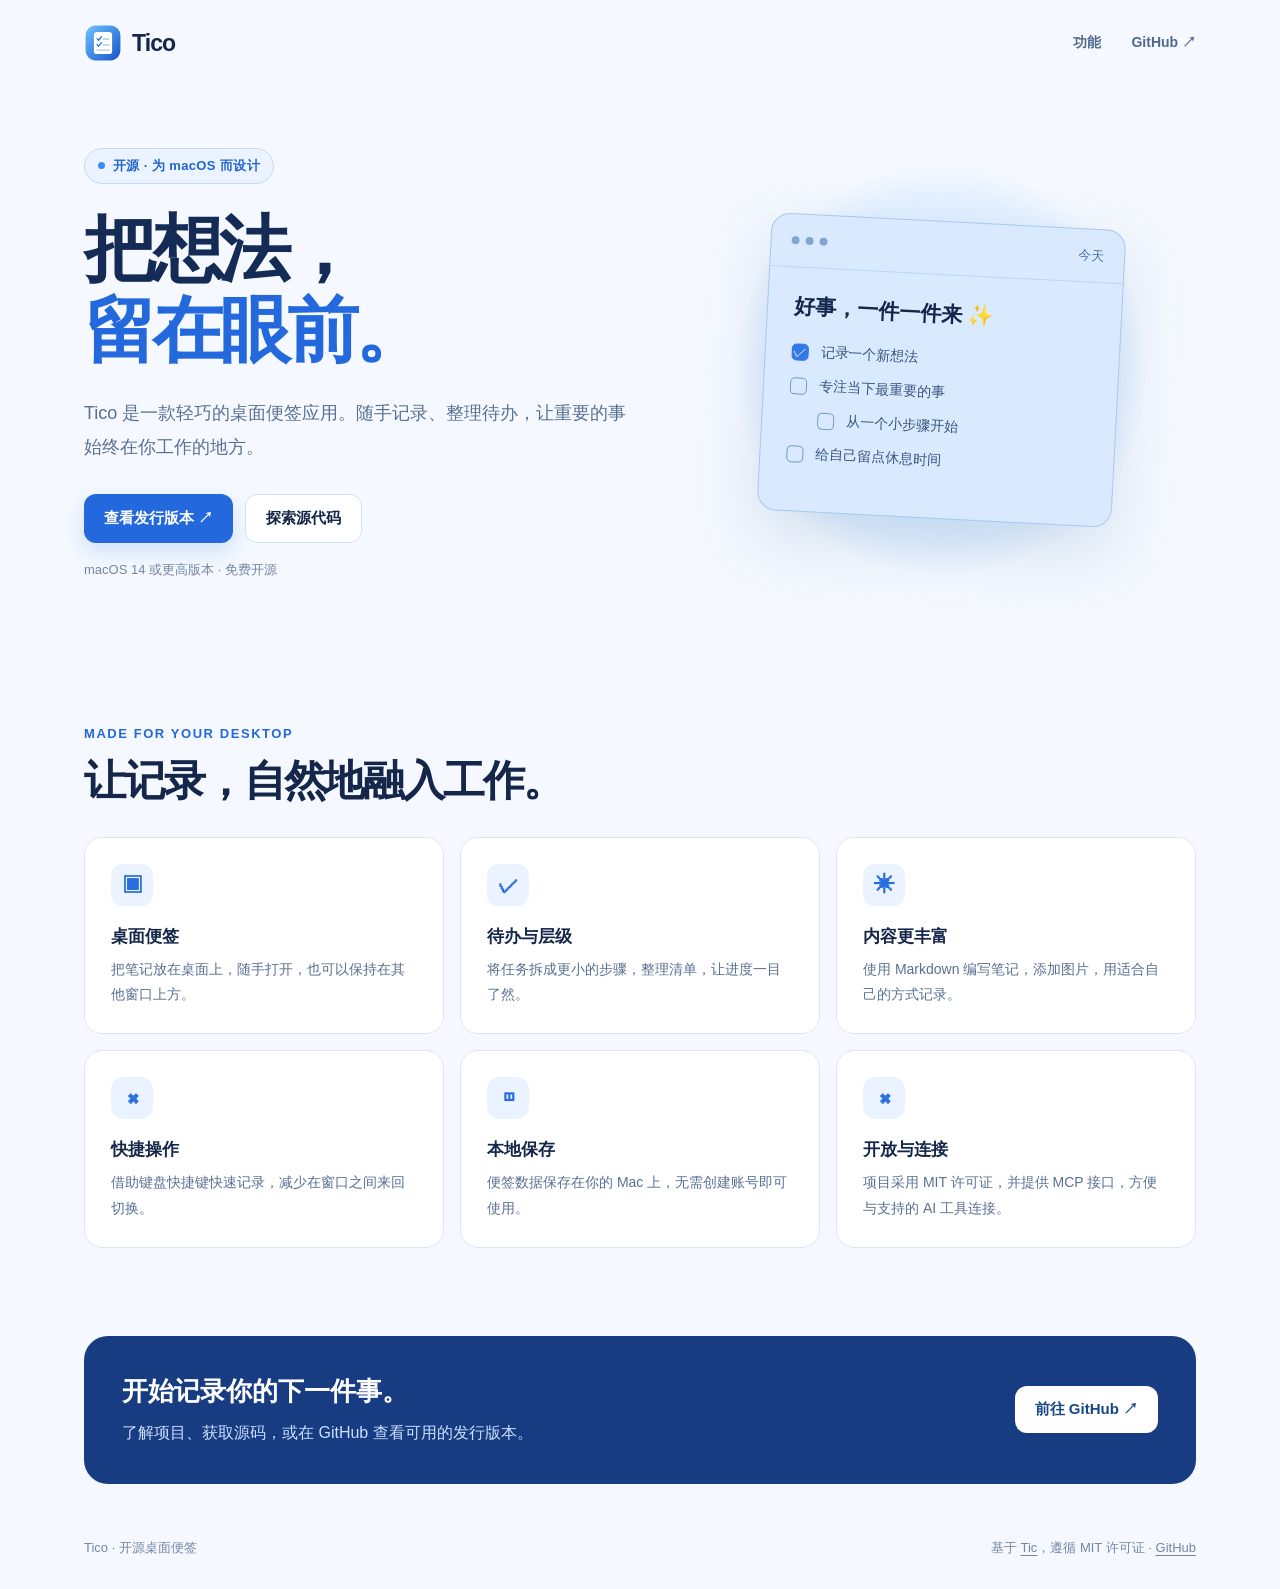
==== site/tico-pages/index.html @ c4f64658 "Introduce Tico branding and website" ====
<!doctype html>
<html lang="zh-CN">
<head>
  <meta charset="utf-8">
  <meta name="viewport" content="width=device-width,initial-scale=1">
  <meta name="theme-color" content="#2768dd">
  <meta name="description" content="Tico 是一款开源的 macOS 桌面便签，让想法与待办一直在眼前。">
  <meta property="og:title" content="Tico · 把想法留在眼前">
  <meta property="og:description" content="开源的 macOS 桌面便签与待办。">
  <link rel="icon" type="image/svg+xml" href="./favicon.svg">
  <title>Tico · 把想法留在眼前</title>
  <style>
    :root{color-scheme:light;--ink:#14264a;--muted:#597092;--blue:#2368dc;--line:#dce7f6;--bg:#f5f9ff;font-family:-apple-system,BlinkMacSystemFont,"PingFang SC","Microsoft YaHei",sans-serif}*{box-sizing:border-box}body{margin:0;color:var(--ink);background:var(--bg);-webkit-font-smoothing:antialiased}a{color:inherit;text-decoration:none}a:focus-visible{outline:3px solid #2164da;outline-offset:4px}header{max-width:1160px;margin:auto;padding:24px;display:flex;align-items:center;gap:14px}.brand{display:flex;align-items:center;gap:10px;font-size:23px;font-weight:750;letter-spacing:-.04em}.brand img{width:38px;height:38px}nav{margin-left:auto;display:flex;align-items:center;gap:30px;color:#50698d;font-size:14px;font-weight:600}.navlink:hover{color:var(--blue)}.shell{max-width:1160px;margin:auto;padding:0 24px}.hero{min-height:600px;display:grid;grid-template-columns:1.05fr .95fr;gap:40px;align-items:center;padding-top:48px;padding-bottom:80px}.eyebrow{display:inline-flex;align-items:center;gap:8px;border:1px solid #c5daf8;background:#eaf3ff;color:#2365ce;border-radius:999px;padding:8px 13px;font-size:13px;font-weight:700;letter-spacing:.03em}.dot{width:7px;height:7px;border-radius:50%;background:#3a8afe}h1{font-size:clamp(44px,5.6vw,72px);line-height:1.13;letter-spacing:-.06em;margin:25px 0;color:#132b55}h1 span{color:var(--blue)}.intro{font-size:18px;line-height:1.9;color:var(--muted);max-width:550px;margin:0}.actions{display:flex;gap:12px;flex-wrap:wrap;margin-top:30px}.button{display:inline-flex;align-items:center;justify-content:center;border-radius:12px;padding:14px 20px;font-size:15px;font-weight:700;transition:transform .15s,background .15s}.button:hover{transform:translateY(-2px)}.primary{background:var(--blue);color:white;box-shadow:0 9px 22px #2368dc2e}.secondary{background:white;border:1px solid #d4e1f3}.meta{margin-top:18px;color:#7185a2;font-size:13px}.art{position:relative;min-height:450px;display:grid;place-items:center}.orb{position:absolute;width:410px;height:410px;max-width:100%;border-radius:50%;background:radial-gradient(circle,#c8e4ff 0%,#e5f1ff 60%,transparent 72%)}.note{position:relative;width:min(100%,355px);border:1px solid #a7c7f4;border-radius:19px;overflow:hidden;background:#d9eaff;box-shadow:0 25px 65px #285d9d2b;transform:rotate(3deg)}.bar{padding:17px 20px;display:flex;align-items:center;gap:6px;border-bottom:1px solid #bbd4f5}.bar i{width:8px;height:8px;background:#80a5d3;border-radius:50%}.bar span{margin-left:auto;font-size:13px;color:#4b6f9e}.paper{padding:25px 26px 32px}.paper h2{margin:0 0 22px;font-size:21px}.task{display:flex;gap:12px;align-items:center;margin:16px 0;font-size:14px;color:#39547c}.check{width:17px;height:17px;border:1.5px solid #7099ca;border-radius:5px}.check.done{background:#3278e7;border-color:#3278e7;color:white;text-align:center;line-height:15px}.sub{padding-left:29px}.features{padding:40px 0 88px}.kicker{font-size:13px;font-weight:800;color:var(--blue);letter-spacing:.12em}.features h2{font-size:clamp(30px,4vw,42px);letter-spacing:-.05em;margin:12px 0 28px}.grid{display:grid;grid-template-columns:repeat(3,1fr);gap:16px}.card{background:#fff;border:1px solid var(--line);border-radius:18px;padding:26px;min-height:182px}.card .icon{display:grid;place-items:center;width:42px;height:42px;border-radius:12px;background:#eaf3ff;color:#286ddc;font-size:21px;font-weight:700}.card h3{font-size:17px;margin:19px 0 9px}.card p{font-size:14px;line-height:1.8;color:var(--muted);margin:0}.cta{background:#173c82;color:#fff;border-radius:24px;padding:38px;display:flex;align-items:center;justify-content:space-between;gap:24px}.cta h2{margin:0 0 10px;font-size:26px}.cta p{margin:0;color:#cbdfff;line-height:1.7}.cta .button{background:#fff;color:#174787;white-space:nowrap}footer{max-width:1160px;margin:auto;padding:52px 24px 30px;display:flex;justify-content:space-between;gap:20px;color:#7486a1;font-size:13px;line-height:1.8}footer a{text-decoration:underline;text-underline-offset:3px}@media(max-width:760px){header{padding:20px}nav{gap:16px}.hero{grid-template-columns:1fr;padding-top:45px;gap:15px}.art{min-height:350px}.orb{width:330px;height:330px}.note{width:min(90%,330px)}.grid{grid-template-columns:1fr}.cta{align-items:flex-start;flex-direction:column;padding:28px}footer{flex-direction:column}}@media(prefers-reduced-motion:reduce){*{transition:none!important}}
  </style>
</head>
<body>
  <header><a class="brand" href="./"><img src="./favicon.svg" alt="">Tico</a><nav aria-label="主要导航"><a class="navlink" href="#features">功能</a><a class="navlink" href="https://github.com/code-wgl/Tico">GitHub ↗</a></nav></header>
  <main class="shell">
    <section class="hero"><div><div class="eyebrow"><span class="dot"></span>开源 · 为 macOS 而设计</div><h1>把想法，<br><span>留在眼前。</span></h1><p class="intro">Tico 是一款轻巧的桌面便签应用。随手记录、整理待办，让重要的事始终在你工作的地方。</p><div class="actions"><a class="button primary" href="https://github.com/code-wgl/Tico/releases">查看发行版本 ↗</a><a class="button secondary" href="https://github.com/code-wgl/Tico">探索源代码</a></div><p class="meta">macOS 14 或更高版本 · 免费开源</p></div><div class="art" aria-label="便签示意图"><div class="orb"></div><div class="note"><div class="bar"><i></i><i></i><i></i><span>今天</span></div><div class="paper"><h2>好事，一件一件来 ✨</h2><div class="task"><span class="check done">✓</span>记录一个新想法</div><div class="task"><span class="check"></span>专注当下最重要的事</div><div class="task sub"><span class="check"></span>从一个小步骤开始</div><div class="task"><span class="check"></span>给自己留点休息时间</div></div></div></div></section>
    <section class="features" id="features"><div class="kicker">MADE FOR YOUR DESKTOP</div><h2>让记录，自然地融入工作。</h2><div class="grid"><article class="card"><span class="icon">▣</span><h3>桌面便签</h3><p>把笔记放在桌面上，随手打开，也可以保持在其他窗口上方。</p></article><article class="card"><span class="icon">✓</span><h3>待办与层级</h3><p>将任务拆成更小的步骤，整理清单，让进度一目了然。</p></article><article class="card"><span class="icon">✳</span><h3>内容更丰富</h3><p>使用 Markdown 编写笔记，添加图片，用适合自己的方式记录。</p></article><article class="card"><span class="icon">⌘</span><h3>快捷操作</h3><p>借助键盘快捷键快速记录，减少在窗口之间来回切换。</p></article><article class="card"><span class="icon">◫</span><h3>本地保存</h3><p>便签数据保存在你的 Mac 上，无需创建账号即可使用。</p></article><article class="card"><span class="icon">⌘</span><h3>开放与连接</h3><p>项目采用 MIT 许可证，并提供 MCP 接口，方便与支持的 AI 工具连接。</p></article></div></section>
    <section class="cta"><div><h2>开始记录你的下一件事。</h2><p>了解项目、获取源码，或在 GitHub 查看可用的发行版本。</p></div><a class="button" href="https://github.com/code-wgl/Tico">前往 GitHub ↗</a></section>
  </main>
  <footer><span>Tico · 开源桌面便签</span><span>基于 <a href="https://github.com/kasvith/tic">Tic</a>，遵循 MIT 许可证 · <a href="https://github.com/code-wgl/Tico">GitHub</a></span></footer>
</body>
</html>
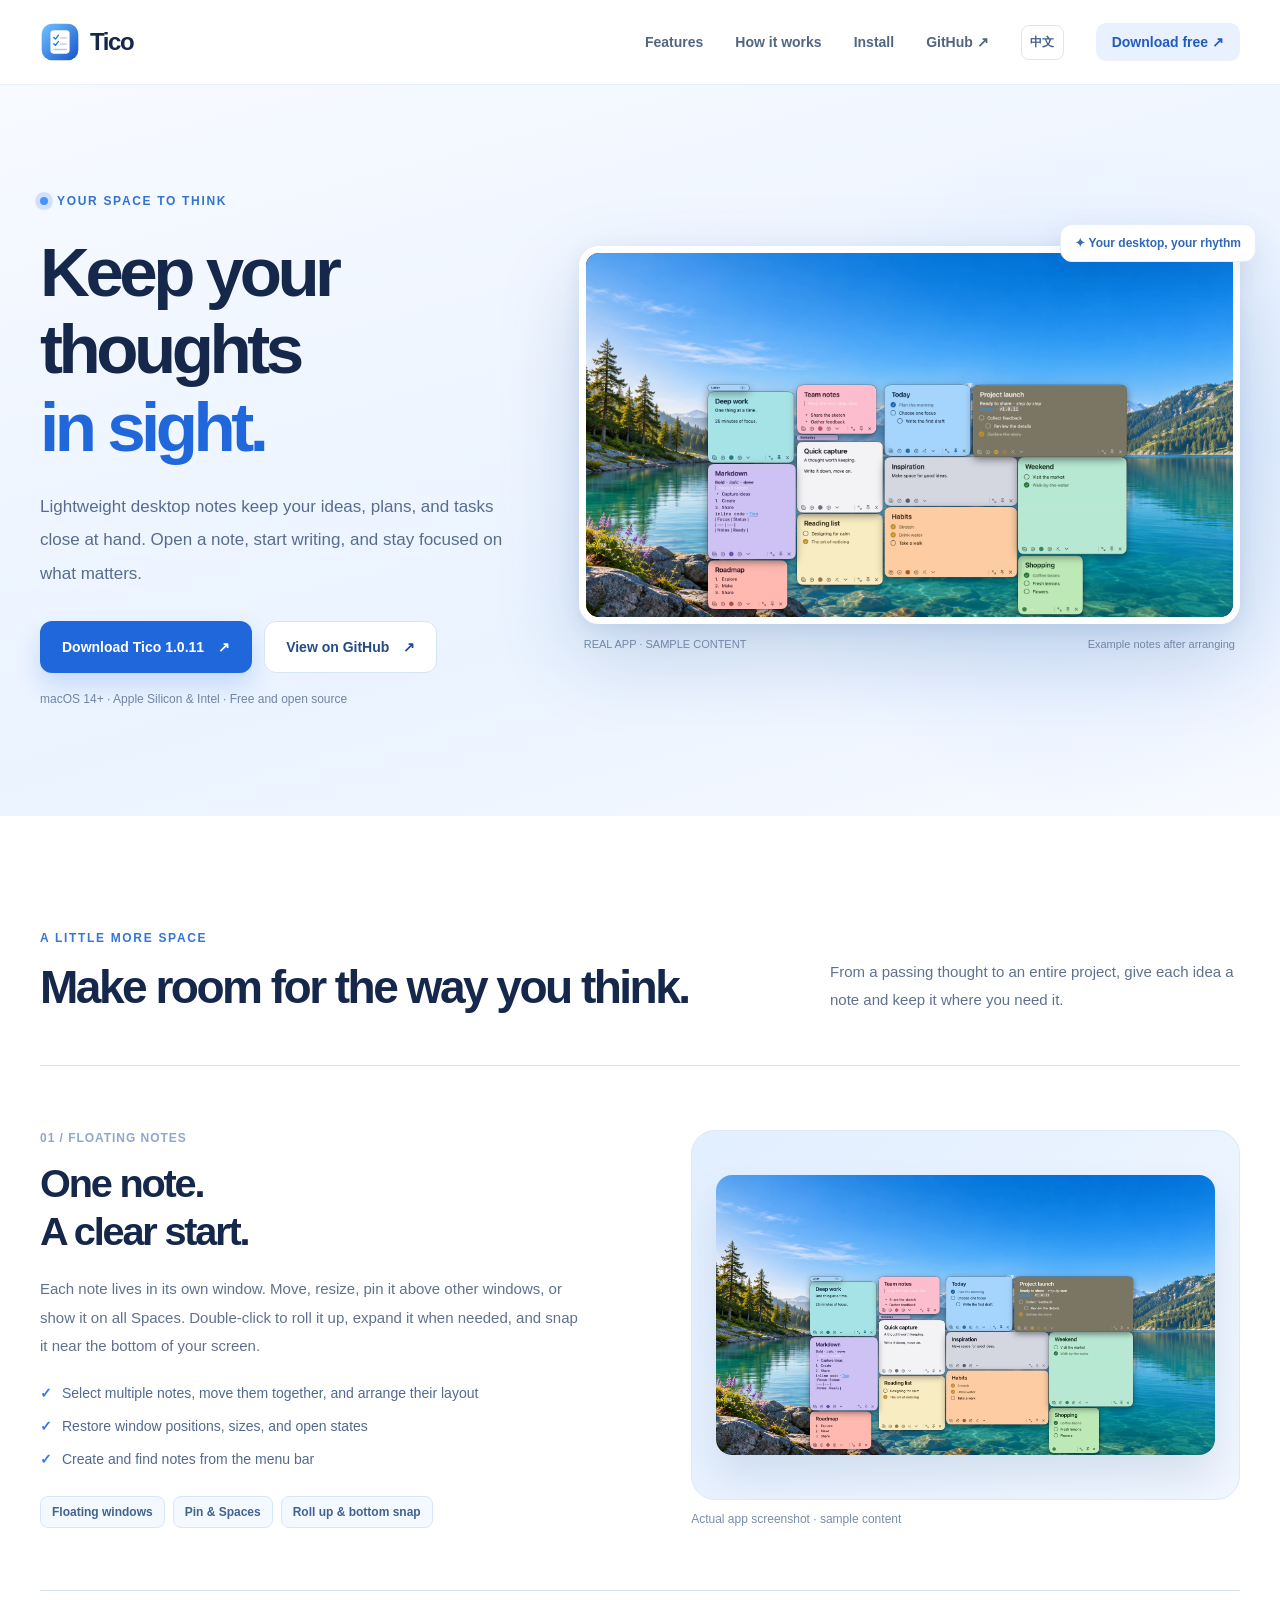
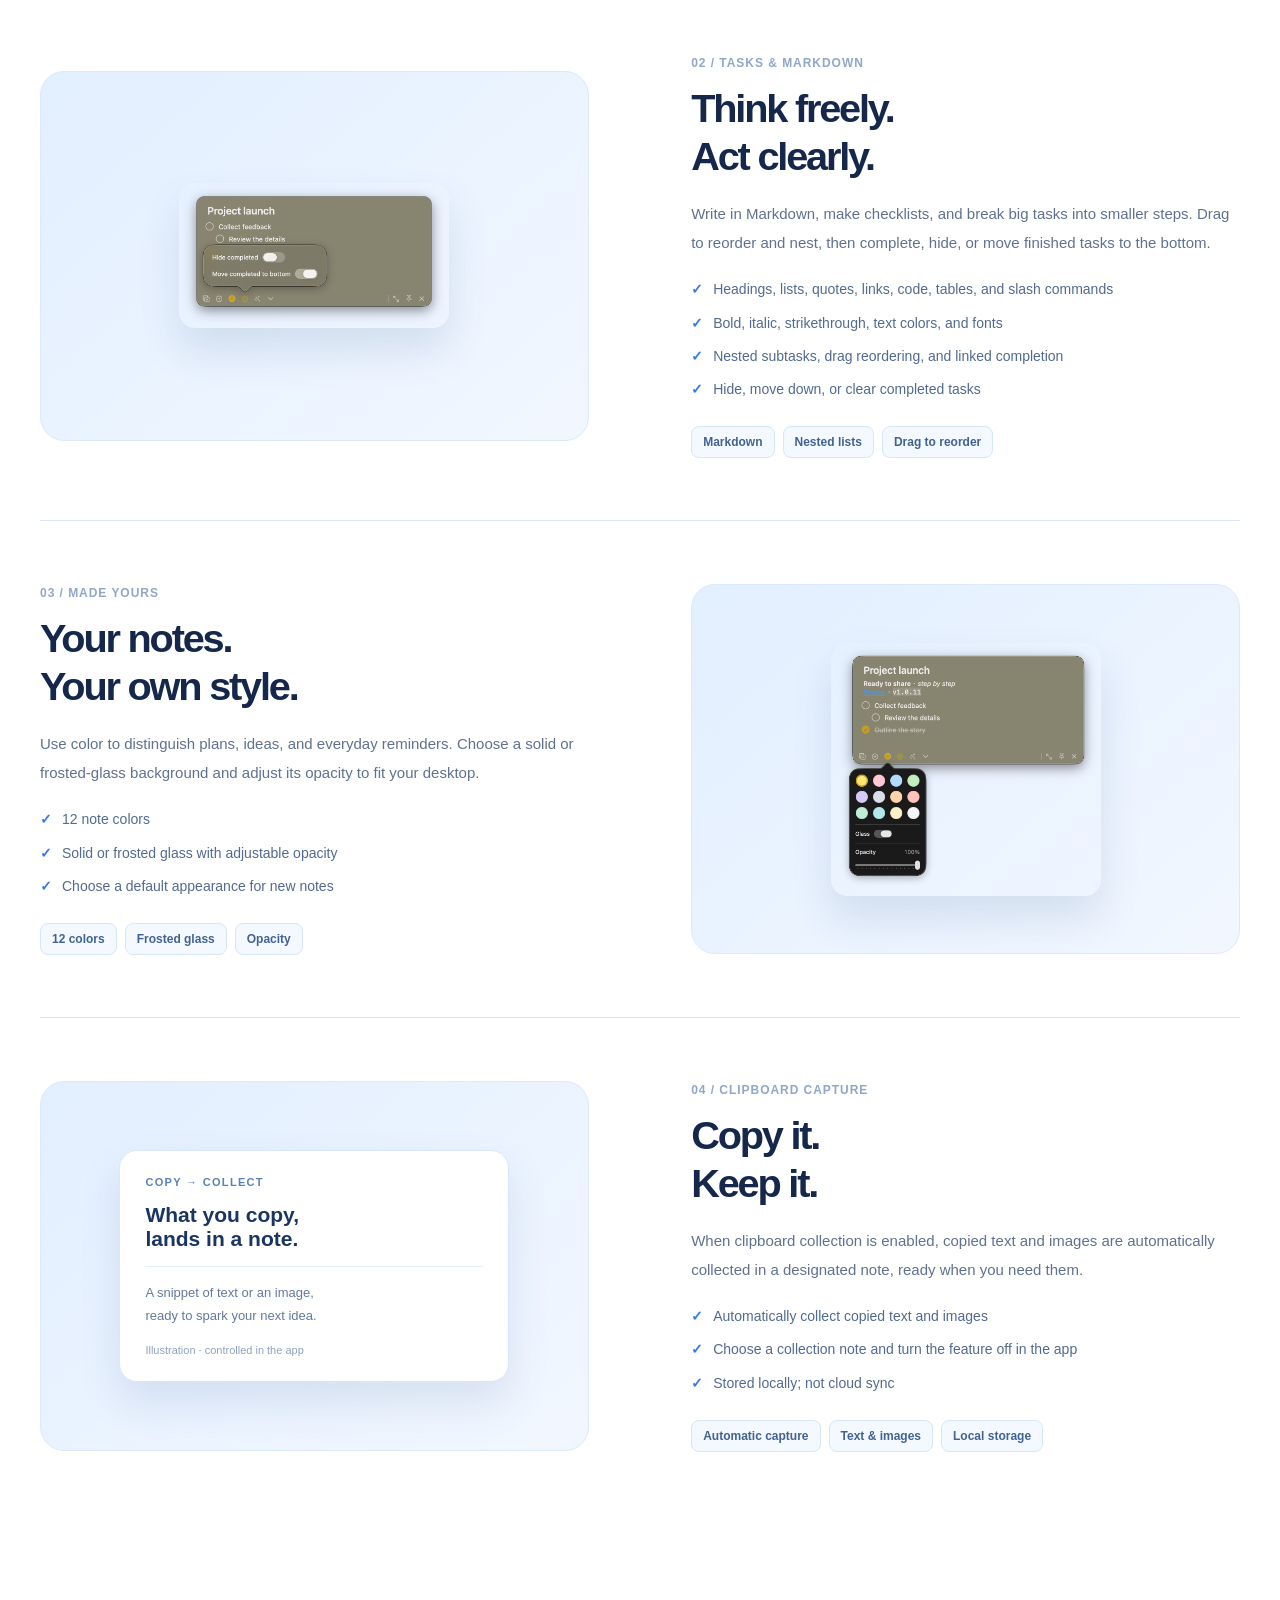
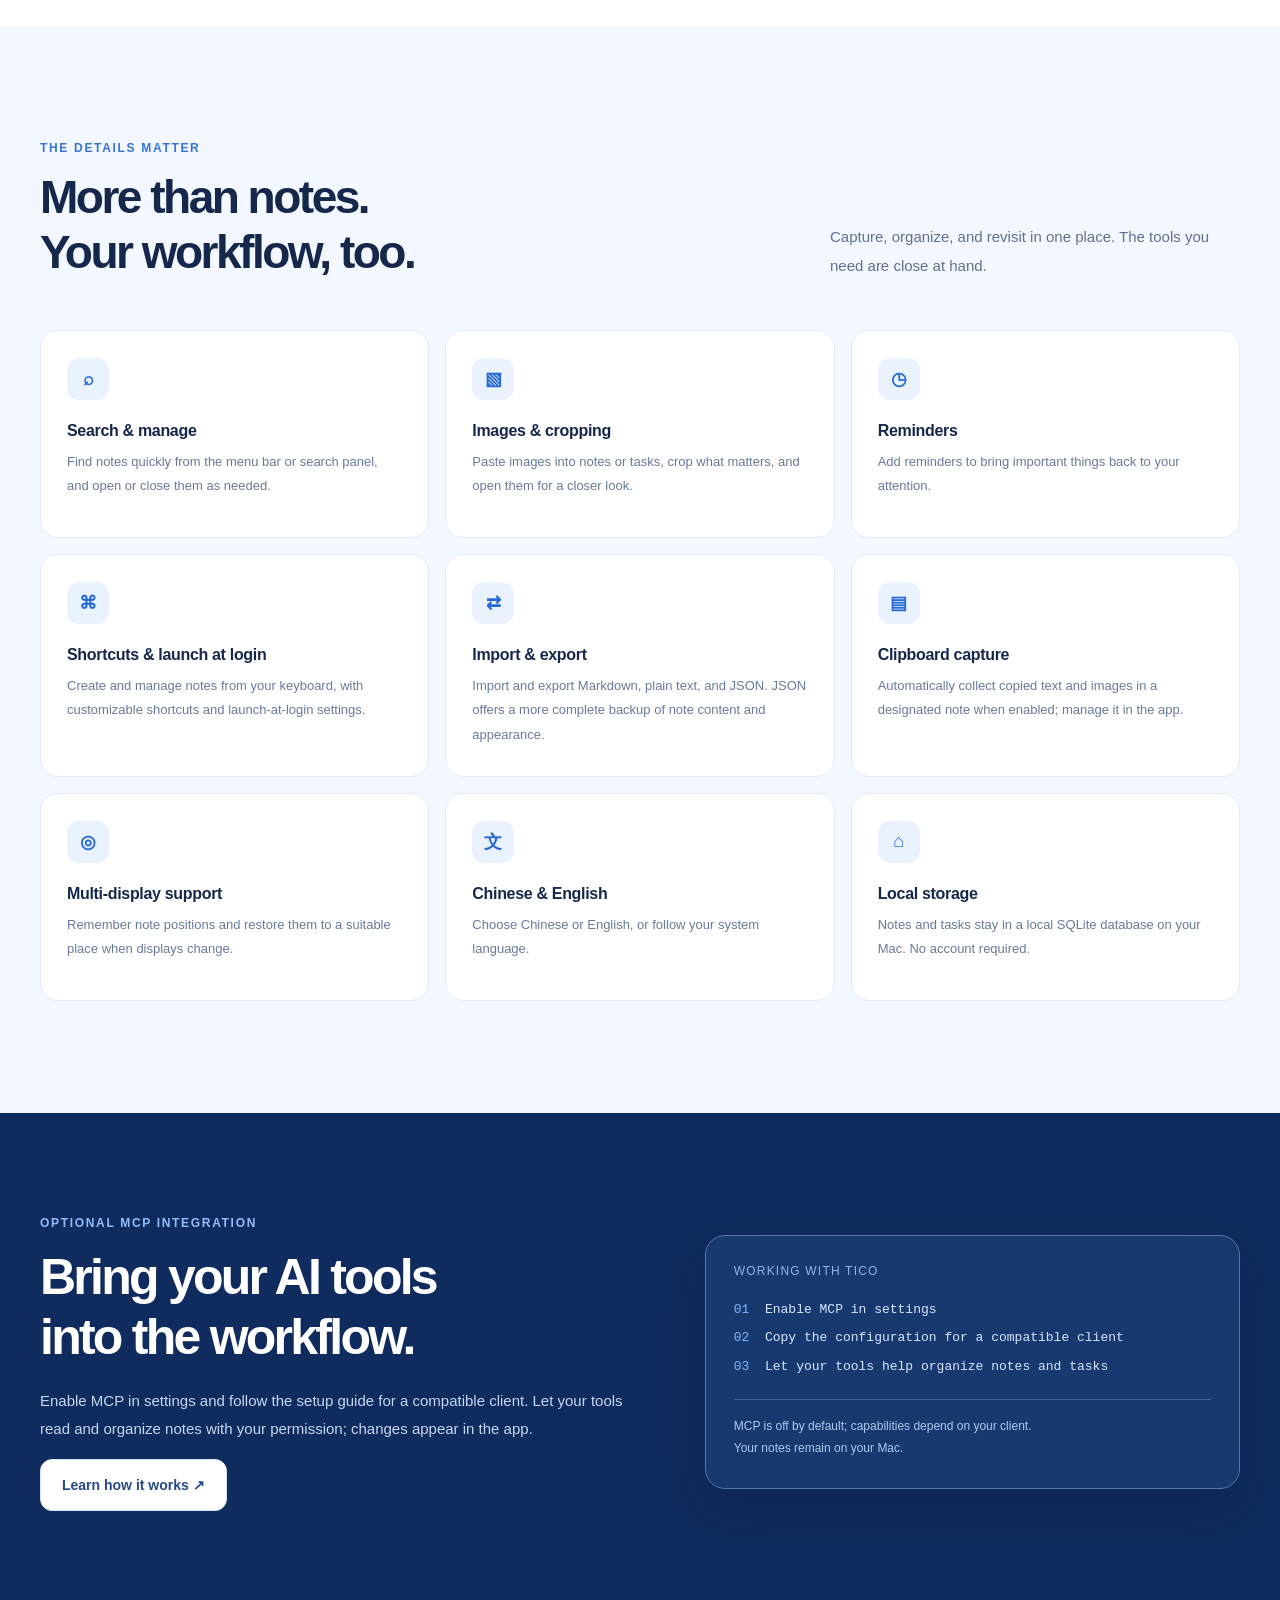
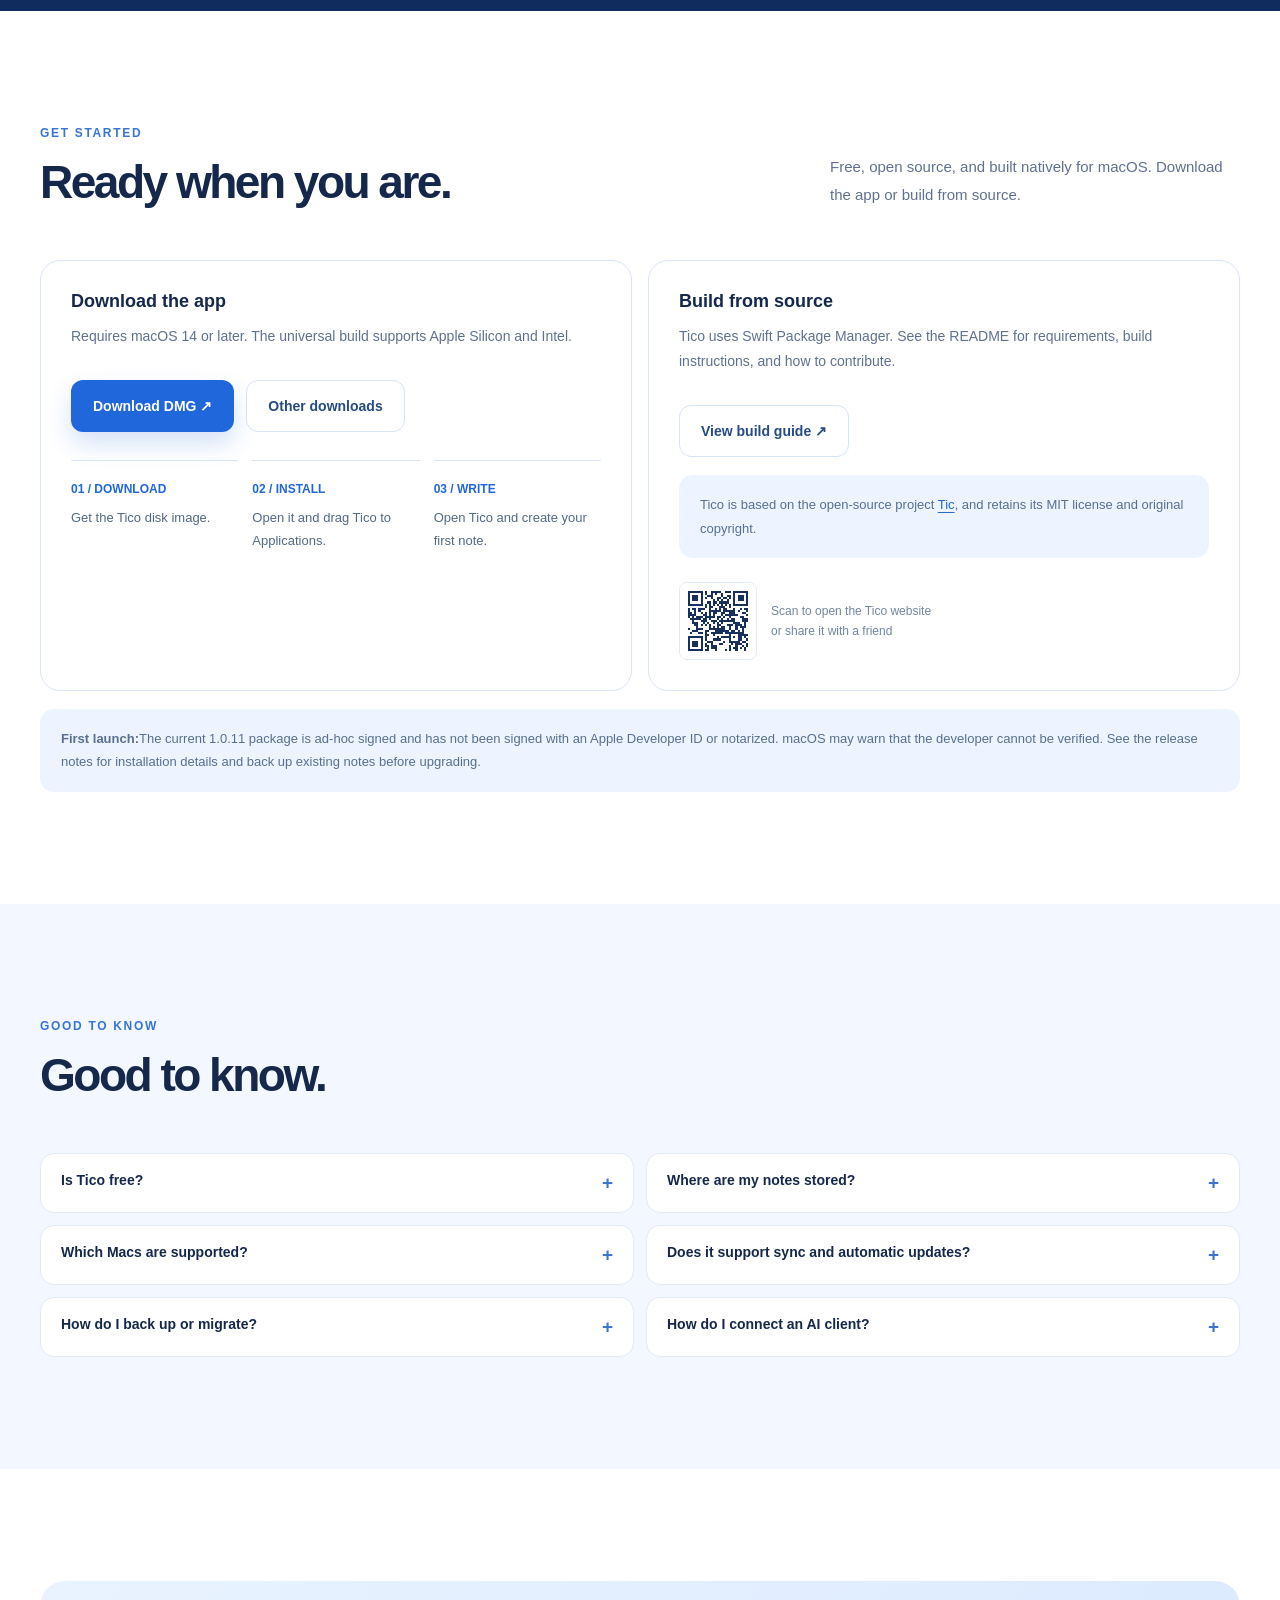
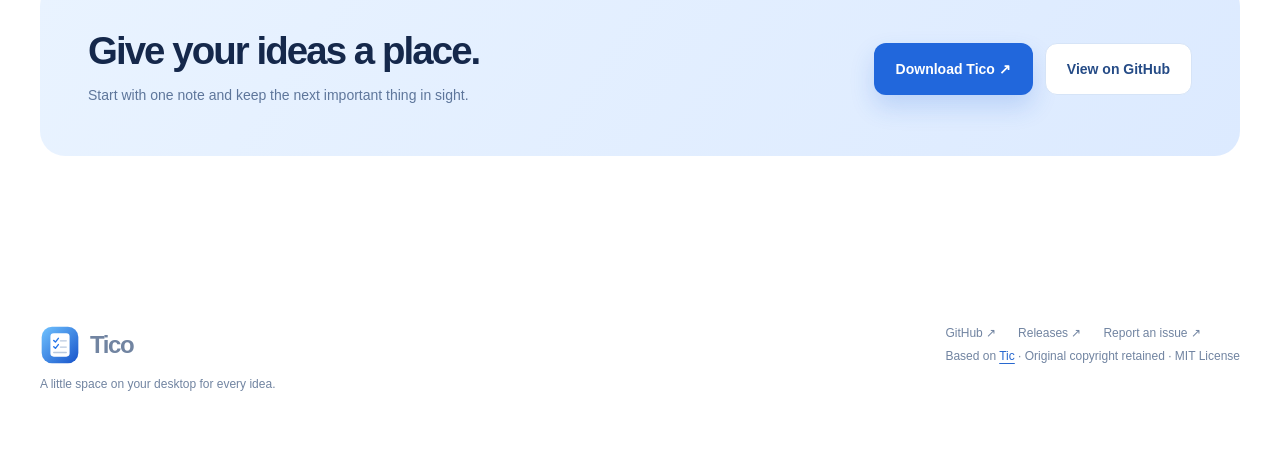
==== commit 4e5aac99: "feat:[官网] 双语官网与英文适配" ====
--- a/site/tico-pages/index.html
+++ b/site/tico-pages/index.html
@@ -2,24 +2,35 @@
 <html lang="zh-CN">
 <head>
   <meta charset="utf-8">
-  <meta name="viewport" content="width=device-width,initial-scale=1">
-  <meta name="theme-color" content="#2768dd">
-  <meta name="description" content="Tico 是一款开源的 macOS 桌面便签，让想法与待办一直在眼前。">
-  <meta property="og:title" content="Tico · 把想法留在眼前">
-  <meta property="og:description" content="开源的 macOS 桌面便签与待办。">
-  <link rel="icon" type="image/svg+xml" href="./favicon.svg">
-  <title>Tico · 把想法留在眼前</title>
+  <meta name="viewport" content="width=device-width, initial-scale=1">
+  <script>
+    (function(){try{var saved=localStorage.getItem('tico-language');var wanted=saved||(/^zh/i.test(navigator.language||'')?'zh':'en');var english=/\/en\.html$/.test(location.pathname);if(wanted==='en'&&!english)location.replace('./en.html');if(wanted==='zh'&&english)location.replace('./');}catch(e){}})();
+  </script>
+  <meta name="theme-color" content="#f3f7ff">
+  <meta name="description" content="Tico 是一款免费开源的 macOS 桌面便签：用浮动便签、待办清单和 Markdown，让想法留在眼前。">
+  <meta property="og:title" content="Tico — 把想法留在眼前">
+  <meta property="og:description" content="开源的 macOS 桌面便签与待办，让重要的事有处安放。">
+  <meta property="og:image" content="https://code-wgl.github.io/Tico/assets/desktop-notes.png">
+  <link rel="icon" href="./favicon.svg" type="image/svg+xml">
+  <title>Tico — 把想法留在眼前</title>
   <style>
-    :root{color-scheme:light;--ink:#14264a;--muted:#597092;--blue:#2368dc;--line:#dce7f6;--bg:#f5f9ff;font-family:-apple-system,BlinkMacSystemFont,"PingFang SC","Microsoft YaHei",sans-serif}*{box-sizing:border-box}body{margin:0;color:var(--ink);background:var(--bg);-webkit-font-smoothing:antialiased}a{color:inherit;text-decoration:none}a:focus-visible{outline:3px solid #2164da;outline-offset:4px}header{max-width:1160px;margin:auto;padding:24px;display:flex;align-items:center;gap:14px}.brand{display:flex;align-items:center;gap:10px;font-size:23px;font-weight:750;letter-spacing:-.04em}.brand img{width:38px;height:38px}nav{margin-left:auto;display:flex;align-items:center;gap:30px;color:#50698d;font-size:14px;font-weight:600}.navlink:hover{color:var(--blue)}.shell{max-width:1160px;margin:auto;padding:0 24px}.hero{min-height:600px;display:grid;grid-template-columns:1.05fr .95fr;gap:40px;align-items:center;padding-top:48px;padding-bottom:80px}.eyebrow{display:inline-flex;align-items:center;gap:8px;border:1px solid #c5daf8;background:#eaf3ff;color:#2365ce;border-radius:999px;padding:8px 13px;font-size:13px;font-weight:700;letter-spacing:.03em}.dot{width:7px;height:7px;border-radius:50%;background:#3a8afe}h1{font-size:clamp(44px,5.6vw,72px);line-height:1.13;letter-spacing:-.06em;margin:25px 0;color:#132b55}h1 span{color:var(--blue)}.intro{font-size:18px;line-height:1.9;color:var(--muted);max-width:550px;margin:0}.actions{display:flex;gap:12px;flex-wrap:wrap;margin-top:30px}.button{display:inline-flex;align-items:center;justify-content:center;border-radius:12px;padding:14px 20px;font-size:15px;font-weight:700;transition:transform .15s,background .15s}.button:hover{transform:translateY(-2px)}.primary{background:var(--blue);color:white;box-shadow:0 9px 22px #2368dc2e}.secondary{background:white;border:1px solid #d4e1f3}.meta{margin-top:18px;color:#7185a2;font-size:13px}.art{position:relative;min-height:450px;display:grid;place-items:center}.orb{position:absolute;width:410px;height:410px;max-width:100%;border-radius:50%;background:radial-gradient(circle,#c8e4ff 0%,#e5f1ff 60%,transparent 72%)}.note{position:relative;width:min(100%,355px);border:1px solid #a7c7f4;border-radius:19px;overflow:hidden;background:#d9eaff;box-shadow:0 25px 65px #285d9d2b;transform:rotate(3deg)}.bar{padding:17px 20px;display:flex;align-items:center;gap:6px;border-bottom:1px solid #bbd4f5}.bar i{width:8px;height:8px;background:#80a5d3;border-radius:50%}.bar span{margin-left:auto;font-size:13px;color:#4b6f9e}.paper{padding:25px 26px 32px}.paper h2{margin:0 0 22px;font-size:21px}.task{display:flex;gap:12px;align-items:center;margin:16px 0;font-size:14px;color:#39547c}.check{width:17px;height:17px;border:1.5px solid #7099ca;border-radius:5px}.check.done{background:#3278e7;border-color:#3278e7;color:white;text-align:center;line-height:15px}.sub{padding-left:29px}.features{padding:40px 0 88px}.kicker{font-size:13px;font-weight:800;color:var(--blue);letter-spacing:.12em}.features h2{font-size:clamp(30px,4vw,42px);letter-spacing:-.05em;margin:12px 0 28px}.grid{display:grid;grid-template-columns:repeat(3,1fr);gap:16px}.card{background:#fff;border:1px solid var(--line);border-radius:18px;padding:26px;min-height:182px}.card .icon{display:grid;place-items:center;width:42px;height:42px;border-radius:12px;background:#eaf3ff;color:#286ddc;font-size:21px;font-weight:700}.card h3{font-size:17px;margin:19px 0 9px}.card p{font-size:14px;line-height:1.8;color:var(--muted);margin:0}.cta{background:#173c82;color:#fff;border-radius:24px;padding:38px;display:flex;align-items:center;justify-content:space-between;gap:24px}.cta h2{margin:0 0 10px;font-size:26px}.cta p{margin:0;color:#cbdfff;line-height:1.7}.cta .button{background:#fff;color:#174787;white-space:nowrap}footer{max-width:1160px;margin:auto;padding:52px 24px 30px;display:flex;justify-content:space-between;gap:20px;color:#7486a1;font-size:13px;line-height:1.8}footer a{text-decoration:underline;text-underline-offset:3px}@media(max-width:760px){header{padding:20px}nav{gap:16px}.hero{grid-template-columns:1fr;padding-top:45px;gap:15px}.art{min-height:350px}.orb{width:330px;height:330px}.note{width:min(90%,330px)}.grid{grid-template-columns:1fr}.cta{align-items:flex-start;flex-direction:column;padding:28px}footer{flex-direction:column}}@media(prefers-reduced-motion:reduce){*{transition:none!important}}
+    :root{color-scheme:light;--ink:#15284b;--muted:#60718f;--blue:#2167dc;--deep:#132e61;--line:#d9e5f6;--soft:#f3f7ff;--paper:#fff;--max:1200px;font-family:-apple-system,BlinkMacSystemFont,"PingFang SC","Microsoft YaHei",sans-serif;-webkit-font-smoothing:antialiased}*{box-sizing:border-box}html{scroll-behavior:smooth}body{margin:0;background:#fff;color:var(--ink)}a{color:inherit;text-decoration:none}button{font:inherit}a:focus-visible,button:focus-visible,summary:focus-visible{outline:3px solid #397ff0;outline-offset:4px}img,video{display:block;max-width:100%}.wrap{width:min(var(--max),calc(100% - 64px));margin:auto}.topbar{height:84px;display:flex;align-items:center;justify-content:space-between;gap:28px}.brand{display:inline-flex;align-items:center;gap:10px;font-size:24px;letter-spacing:-.06em;font-weight:800}.brand img{width:40px;height:40px}.nav{display:flex;align-items:center;gap:32px;color:#526581;font-size:14px;font-weight:650}.nav a:hover,.text-link:hover{color:var(--blue)}.nav .lang-toggle{font-size:12px;letter-spacing:.04em;color:#42618e;padding:8px;border-radius:8px;border:1px solid #dbe7f7}.nav .nav-cta{background:#e9f1ff;color:#205cc1;padding:11px 16px;border-radius:10px}.hero{position:relative;overflow:hidden;background:linear-gradient(165deg,#f7faff 0%,#eaf3ff 65%,#f7faff 100%);border-top:1px solid #e8f0fb}.hero:after{content:"";position:absolute;right:-12%;top:5%;width:55vw;height:55vw;border-radius:50%;background:radial-gradient(circle,#c8ddff80 0,transparent 68%);pointer-events:none}.hero-grid{position:relative;z-index:1;display:grid;grid-template-columns:.85fr 1.15fr;align-items:center;gap:50px;padding:106px 0 110px}.eyebrow{display:inline-flex;align-items:center;gap:9px;font-size:12px;font-weight:800;letter-spacing:.14em;color:#3272d3;text-transform:uppercase}.eyebrow:before{content:"";width:8px;height:8px;background:#4a92ff;border-radius:50%;box-shadow:0 0 0 5px #cfe1ff}.hero h1{font-size:clamp(48px,5.4vw,76px);line-height:1.12;letter-spacing:-.065em;margin:25px 0 24px;font-weight:800}.hero h1 em{color:var(--blue);font-style:normal}.lead{max-width:475px;font-size:17px;line-height:1.95;color:#586d8f;margin:0}.actions{display:flex;gap:12px;flex-wrap:wrap;margin-top:31px}.btn{min-height:52px;padding:0 21px;display:inline-flex;align-items:center;justify-content:center;gap:14px;border:1px solid transparent;border-radius:12px;font-size:14px;font-weight:750;transition:transform .2s,box-shadow .2s}.btn:hover{transform:translateY(-2px)}.btn.primary{background:#2167dc;color:white;box-shadow:0 12px 25px #2167dc30}.btn.secondary{background:#fff;border-color:#d6e4f7;color:#254b86}.hero-meta{margin:19px 0 0;font-size:12px;color:#7084a2}.hero-visual{position:relative}.app-frame{overflow:hidden;border:7px solid #fff;border-radius:20px;box-shadow:0 32px 80px #285a9b35,0 4px 18px #285a9b18;background:#101f38}.app-frame img{width:100%;height:auto}.visual-caption{display:flex;justify-content:space-between;gap:8px;font-size:11px;color:#7186a6;margin:14px 5px 0}.visual-tag{position:absolute;right:-16px;top:-22px;padding:11px 14px;background:#fff;border:1px solid #e3edfc;border-radius:12px;box-shadow:0 10px 30px #24497918;color:#3268b9;font-size:12px;font-weight:750}.section{padding:112px 0}.section.soft{background:var(--soft)}.section-head{display:flex;align-items:end;justify-content:space-between;gap:32px;margin-bottom:50px}.section-head h2,.feature-copy h2{font-size:clamp(32px,3.6vw,48px);line-height:1.2;letter-spacing:-.055em;margin:14px 0 0}.section-head p{max-width:410px;color:var(--muted);font-size:15px;line-height:1.9;margin:0}.section-kicker{color:#3675d6;font-size:12px;font-weight:800;letter-spacing:.14em;text-transform:uppercase}.feature-row{display:grid;grid-template-columns:1fr 1fr;align-items:center;gap:clamp(48px,8vw,110px);padding:62px 0;border-top:1px solid var(--line)}.feature-row.reverse .feature-copy{order:2}.feature-copy h2{font-size:clamp(30px,3.1vw,42px)}.feature-copy p{color:var(--muted);font-size:15px;line-height:1.9;margin:20px 0}.pill-list{display:flex;flex-wrap:wrap;gap:8px;margin-top:24px}.pill{font-size:12px;font-weight:700;padding:8px 11px;color:#426390;border:1px solid #d7e6fa;background:#f4f8ff;border-radius:8px}.feature-visual{min-width:0;padding:24px;border-radius:24px;background:linear-gradient(140deg,#e2efff,#f2f7ff);border:1px solid #dbe9fb;display:flex;justify-content:center;align-items:center;min-height:370px;overflow:hidden}.feature-visual .screen{max-height:400px;border-radius:16px;box-shadow:0 22px 40px #315a8724;object-fit:contain}.feature-visual video{width:100%;border-radius:12px;background:#101f38}.video-note{font-size:12px;color:#7a8da9;margin-top:12px}.media-vertical{max-width:270px}.feature-number{font-size:12px;font-weight:800;color:#90a7ca;letter-spacing:.08em}.feature-row ul{padding:0;list-style:none;color:#526a8f;font-size:14px;line-height:1.8;display:grid;gap:8px}.feature-row li:before{content:"✓";color:#3479e7;font-weight:800;margin-right:10px}.feature-grid{display:grid;grid-template-columns:repeat(3,1fr);gap:16px}.feature-card{position:relative;padding:27px 26px 29px;border:1px solid #e0eaf8;border-radius:18px;background:#fff;min-height:208px}.feature-icon{width:42px;height:42px;display:grid;place-items:center;border-radius:12px;background:#eaf2ff;color:#2669d4;font-size:18px;font-weight:800}.feature-card h3{margin:22px 0 10px;font-size:16px;letter-spacing:-.02em}.feature-card p{font-size:13px;line-height:1.85;color:#667b9b;margin:0}.band{padding:100px 0;background:#102b5d;color:#fff;overflow:hidden}.band-inner{display:grid;grid-template-columns:1fr .9fr;gap:70px;align-items:center}.band h2{font-size:clamp(32px,4vw,50px);line-height:1.2;letter-spacing:-.055em;margin:16px 0 20px}.band p{color:#c6d7f3;line-height:1.9;font-size:15px}.code-card{background:#173970;border:1px solid #5276a7;border-radius:20px;padding:28px;color:#d8e7ff;box-shadow:0 20px 50px #07193733}.code-card small{display:block;font-size:12px;color:#8fb4eb;letter-spacing:.1em;margin-bottom:18px}.code-line{font-family:ui-monospace,SFMono-Regular,Menlo,monospace;font-size:13px;line-height:2.2;overflow-wrap:anywhere}.code-line b{font-weight:500;color:#80b3ff}.code-foot{border-top:1px solid #426597;margin-top:18px;padding-top:16px;font-size:12px;line-height:1.8;color:#aec8ed}.install-grid{display:grid;grid-template-columns:1fr 1fr;gap:16px}.install-card{border:1px solid var(--line);background:#fff;border-radius:20px;padding:30px}.install-card h3{font-size:18px;margin:0 0 12px}.install-card p{color:var(--muted);font-size:14px;line-height:1.8;margin:0}.steps{display:grid;grid-template-columns:repeat(3,1fr);gap:14px;margin-top:28px}.step{padding-top:18px;border-top:1px solid #d9e5f6;color:#526984;font-size:13px;line-height:1.8}.step b{display:block;color:var(--blue);font-size:12px;margin-bottom:5px}.note-box{margin-top:18px;border-radius:14px;background:#edf4ff;padding:18px 21px;color:#586f91;font-size:13px;line-height:1.8}.faq{display:grid;grid-template-columns:1fr 1fr;gap:12px}.faq details{border:1px solid #e1eaf7;border-radius:14px;padding:18px 20px;background:white}.faq summary{cursor:pointer;font-size:14px;font-weight:750;list-style:none;display:flex;justify-content:space-between;gap:15px}.faq summary:after{content:"+";font-size:19px;color:#3974d0}.faq details[open] summary:after{content:"−"}.faq p{font-size:13px;color:#667b9b;line-height:1.85;margin:15px 0 0}.final-cta{background:linear-gradient(125deg,#e9f3ff,#dceaff);border-radius:25px;padding:48px;display:flex;justify-content:space-between;gap:30px;align-items:center}.final-cta h2{font-size:clamp(28px,3vw,39px);letter-spacing:-.05em;margin:0 0 10px}.final-cta p{margin:0;color:#5e769b;line-height:1.8;font-size:14px}.final-cta .actions{margin:0;flex-shrink:0}footer{padding:54px 0;color:#7184a1;font-size:12px;line-height:1.9}.footer-inner{display:flex;justify-content:space-between;gap:30px}.footer-links{display:flex;gap:22px;flex-wrap:wrap}.text-link{color:#2868cf;text-decoration:underline;text-underline-offset:3px}.skip{position:absolute;left:-10000px;top:10px;background:#fff;color:#123;padding:10px;z-index:100}.skip:focus{left:10px}@media(max-width:900px){.hero-grid{grid-template-columns:1fr;gap:50px;padding:75px 0 85px}.hero-visual{max-width:680px}.feature-row{gap:35px}.band-inner{gap:35px}.feature-grid{grid-template-columns:repeat(2,1fr)}.nav{gap:18px}.nav .nav-hide{display:none}}@media(max-width:640px){.wrap{width:calc(100% - 36px)}.topbar{height:72px}.brand img{width:35px;height:35px}.brand{font-size:22px}.nav{gap:12px}.nav a:not(.nav-cta):not(.lang-toggle){display:none}.hero-grid{padding:66px 0 72px;gap:43px}.hero h1{font-size:clamp(44px,11vw,58px)}.lead{font-size:15px}.visual-tag{right:4px;top:-18px}.visual-caption{font-size:10px}.section{padding:76px 0}.section-head{display:block;margin-bottom:34px}.section-head p{margin-top:18px}.feature-row{grid-template-columns:1fr;gap:26px;padding:42px 0}.feature-row.reverse .feature-copy{order:0}.feature-visual{min-height:280px;padding:18px}.feature-grid{grid-template-columns:1fr}.feature-card{min-height:0}.band{padding:76px 0}.band-inner,.install-grid,.faq{grid-template-columns:1fr}.steps{grid-template-columns:1fr;gap:6px}.final-cta{padding:30px;display:block}.final-cta .actions{margin-top:25px}.footer-inner{flex-direction:column}.btn{min-height:50px}.footer-links{gap:15px}}@media(prefers-reduced-motion:reduce){html{scroll-behavior:auto}*,*:before,*:after{transition:none!important}}
+    .clip-demo{width:100%;max-width:390px;background:#fff;border:1px solid #d9e7fa;border-radius:18px;padding:25px;box-shadow:0 20px 40px #315a8720}.clip-demo .clip-label{font-size:11px;color:#5981b9;font-weight:800;letter-spacing:.12em}.clip-demo h3{font-size:21px;margin:15px 0;color:#1a3560}.clip-demo p{border-top:1px solid #e7eef9;padding-top:14px;color:#647a9b;font-size:13px;line-height:1.8}.clip-demo .clip-caption{font-size:11px;color:#91a2ba;margin-top:17px}.qr{display:flex;align-items:center;gap:14px;margin-top:24px;color:#7286a2;font-size:12px;line-height:1.7}.qr img{width:78px;height:78px;border:1px solid #e2ebf8;border-radius:8px;background:#fff}
   </style>
 </head>
 <body>
-  <header><a class="brand" href="./"><img src="./favicon.svg" alt="">Tico</a><nav aria-label="主要导航"><a class="navlink" href="#features">功能</a><a class="navlink" href="https://github.com/code-wgl/Tico">GitHub ↗</a></nav></header>
-  <main class="shell">
-    <section class="hero"><div><div class="eyebrow"><span class="dot"></span>开源 · 为 macOS 而设计</div><h1>把想法，<br><span>留在眼前。</span></h1><p class="intro">Tico 是一款轻巧的桌面便签应用。随手记录、整理待办，让重要的事始终在你工作的地方。</p><div class="actions"><a class="button primary" href="https://github.com/code-wgl/Tico/releases">查看发行版本 ↗</a><a class="button secondary" href="https://github.com/code-wgl/Tico">探索源代码</a></div><p class="meta">macOS 14 或更高版本 · 免费开源</p></div><div class="art" aria-label="便签示意图"><div class="orb"></div><div class="note"><div class="bar"><i></i><i></i><i></i><span>今天</span></div><div class="paper"><h2>好事，一件一件来 ✨</h2><div class="task"><span class="check done">✓</span>记录一个新想法</div><div class="task"><span class="check"></span>专注当下最重要的事</div><div class="task sub"><span class="check"></span>从一个小步骤开始</div><div class="task"><span class="check"></span>给自己留点休息时间</div></div></div></div></section>
-    <section class="features" id="features"><div class="kicker">MADE FOR YOUR DESKTOP</div><h2>让记录，自然地融入工作。</h2><div class="grid"><article class="card"><span class="icon">▣</span><h3>桌面便签</h3><p>把笔记放在桌面上，随手打开，也可以保持在其他窗口上方。</p></article><article class="card"><span class="icon">✓</span><h3>待办与层级</h3><p>将任务拆成更小的步骤，整理清单，让进度一目了然。</p></article><article class="card"><span class="icon">✳</span><h3>内容更丰富</h3><p>使用 Markdown 编写笔记，添加图片，用适合自己的方式记录。</p></article><article class="card"><span class="icon">⌘</span><h3>快捷操作</h3><p>借助键盘快捷键快速记录，减少在窗口之间来回切换。</p></article><article class="card"><span class="icon">◫</span><h3>本地保存</h3><p>便签数据保存在你的 Mac 上，无需创建账号即可使用。</p></article><article class="card"><span class="icon">⌘</span><h3>开放与连接</h3><p>项目采用 MIT 许可证，并提供 MCP 接口，方便与支持的 AI 工具连接。</p></article></div></section>
-    <section class="cta"><div><h2>开始记录你的下一件事。</h2><p>了解项目、获取源码，或在 GitHub 查看可用的发行版本。</p></div><a class="button" href="https://github.com/code-wgl/Tico">前往 GitHub ↗</a></section>
+  <a class="skip" href="#main">跳至主要内容</a>
+  <header class="wrap topbar"><a class="brand" href="./" aria-label="Tico 首页"><img src="./favicon.svg" alt="">Tico</a><nav class="nav" aria-label="主要导航"><a href="#features">功能</a><a href="#workflow">使用方式</a><a class="nav-hide" href="#install">安装</a><a class="nav-hide" href="https://github.com/code-wgl/Tico">GitHub ↗</a><a class="lang-toggle" href="./en.html" lang="en" data-language="en" aria-label="Switch to English">EN</a><a class="nav-cta" href="https://github.com/code-wgl/Tico/releases/latest">免费下载 ↗</a></nav></header>
+  <main id="main">
+    <section class="hero"><div class="wrap hero-grid"><div><span class="eyebrow">Your space to think</span><h1>把想法，<br><em>留在眼前。</em></h1><p class="lead">一张张轻巧的桌面便签，让灵感、计划和待办自然融入你的工作空间。打开就写，重要的事始终在手边。</p><div class="actions"><a class="btn primary" href="https://github.com/code-wgl/Tico/releases/download/v1.0.11/Tico-v1.0.11.dmg">下载 Tico 1.0.11 <span>↗</span></a><a class="btn secondary" href="https://github.com/code-wgl/Tico">查看 GitHub <span>↗</span></a></div><p class="hero-meta">macOS 14+ · Apple Silicon & Intel · 免费开源</p></div><div class="hero-visual"><span class="visual-tag">✦ 你的桌面，你的节奏</span><div class="app-frame"><img src="./assets/desktop-notes.png" alt="Tico 真实应用画面：不同颜色、任务状态与收起状态的示例便签排列在桌面上" width="3304" height="1710" fetchpriority="high"></div><div class="visual-caption"><span>REAL APP · 示例内容</span><span>整理后的多张桌面便签</span></div></div></div></section>
+    <section class="section" id="workflow"><div class="wrap"><div class="section-head"><div><span class="section-kicker">A little more space</span><h2>让桌面，成为思考的延伸。</h2></div><p>从一条临时想法到一整个项目，把内容拆成恰到好处的便签，放在你需要它的地方。</p></div><div class="feature-row"><div class="feature-copy"><span class="feature-number">01 / FLOATING NOTES</span><h2>一张便签，<br>一个清晰的开始。</h2><p>便签拥有独立窗口。随心移动、调整大小、置顶，或让它出现在所有空间。双击收起成轻巧标题栏，需要时再展开；靠近屏幕底部时还可吸附。</p><ul><li>多选便签，拖动成组，智能整理布局</li><li>保留窗口位置、尺寸与打开状态</li><li>在菜单栏快速新建和查找便签</li></ul><div class="pill-list"><span class="pill">独立窗口</span><span class="pill">置顶与空间</span><span class="pill">收起与底部吸附</span></div></div><div><div class="feature-visual"><img class="screen" src="./assets/desktop-notes.png" alt="Tico 真实应用画面：多张示例便签排列在桌面上" loading="lazy"></div><div class="video-note">真实应用画面 · 示例内容</div></div></div><div class="feature-row reverse"><div class="feature-copy"><span class="feature-number">02 / TASKS & MARKDOWN</span><h2>想法可以自由，<br>行动也可以有序。</h2><p>写下 Markdown，创建清单，把大任务拆成小步骤。拖动任务调整顺序和层级；完成、隐藏或将已完成项目移到底部，让下一步始终清楚。</p><ul><li>标题、列表、引用、链接、代码、表格与斜杠命令</li><li>粗体、斜体、删除线以及文字颜色和字体</li><li>多级子任务、拖拽排序与完成状态联动</li><li>隐藏、沉底或清理已完成任务</li></ul><div class="pill-list"><span class="pill">Markdown</span><span class="pill">嵌套清单</span><span class="pill">拖拽排序</span></div></div><div class="feature-visual"><img class="screen media-vertical" src="./assets/task-options.png" alt="真实 Tico 任务选项：隐藏已完成任务或将其移动到底部" loading="lazy"></div></div><div class="feature-row"><div class="feature-copy"><span class="feature-number">03 / MADE YOURS</span><h2>你的便签，<br>有自己的样子。</h2><p>用颜色区分计划、灵感与生活琐事。选择纯色或毛玻璃背景、调整不透明度，让每张便签自然地融入桌面。</p><ul><li>12 种便签颜色</li><li>纯色与毛玻璃背景，支持不透明度调整</li><li>为新便签设置适合自己的默认外观</li></ul><div class="pill-list"><span class="pill">12 色</span><span class="pill">毛玻璃</span><span class="pill">不透明度</span></div></div><div class="feature-visual"><img class="screen media-vertical" src="./assets/colors.png" alt="真实 Tico 颜色与背景面板，展示可选颜色、毛玻璃和不透明度" loading="lazy"></div></div><div class="feature-row reverse"><div class="feature-copy"><span class="feature-number">04 / CLIPBOARD CAPTURE</span><h2>复制即收集，<br>灵感不漏接。</h2><p>开启剪贴板收集时，复制的文字和图片会自动整理到指定便签。临时的片段、稍后的参考，都能在桌面上找到。</p><ul><li>复制文字与图片后自动收集</li><li>指定收集便签，随时在应用中关闭</li><li>保存在本机，不是云同步</li></ul><div class="pill-list"><span class="pill">自动收集</span><span class="pill">文字与图片</span><span class="pill">本地保存</span></div></div><div class="feature-visual"><div class="clip-demo"><div class="clip-label">COPY → COLLECT</div><h3>复制的内容，<br>自动留在便签里。</h3><p>一段文字、一张图片，<br>都可以成为下一次灵感的起点。</p><div class="clip-caption">功能流程示意 · 可在应用中管理</div></div></div></div></div></section>
+    <section class="section soft" id="features"><div class="wrap"><div class="section-head"><div><span class="section-kicker">The details matter</span><h2>不止是便签。<br>也是你的工作流。</h2></div><p>把记录、整理和回顾放在一起。简单的界面之下，常用的工具都在手边。</p></div><div class="feature-grid"><article class="feature-card"><span class="feature-icon">⌕</span><h3>搜索与管理</h3><p>通过菜单栏和搜索面板快速找到便签，管理、打开或关闭需要的内容。</p></article><article class="feature-card"><span class="feature-icon">▧</span><h3>图片与裁剪</h3><p>将图片粘贴到便签或任务中，裁剪需要的部分，并打开查看。</p></article><article class="feature-card"><span class="feature-icon">◷</span><h3>提醒</h3><p>为需要记住的事添加提醒，让想法在合适的时候回到眼前。</p></article><article class="feature-card"><span class="feature-icon">⌘</span><h3>快捷键与登录启动</h3><p>用键盘新建、操作便签；根据自己的习惯调整快捷键和登录启动设置。</p></article><article class="feature-card"><span class="feature-icon">⇄</span><h3>导入与导出</h3><p>支持 Markdown、纯文本和 JSON；用 JSON 备份更完整的便签内容与外观。</p></article><article class="feature-card"><span class="feature-icon">▤</span><h3>可选剪贴板收集</h3><p>需要时将复制的文字和图片收集到指定便签，在应用内管理这一功能。</p></article><article class="feature-card"><span class="feature-icon">◎</span><h3>为多显示器而设计</h3><p>记住便签位置，在显示器连接变化后尽量恢复到合适的位置。</p></article><article class="feature-card"><span class="feature-icon">文</span><h3>中英文界面</h3><p>选择中文、英文，或跟随系统语言，使用熟悉的表达方式。</p></article><article class="feature-card"><span class="feature-icon">⌂</span><h3>本地保存</h3><p>便签和任务保存在 Mac 本地的 SQLite 数据库中，无需注册账号。</p></article></div></div></section>
+    <section class="band"><div class="wrap band-inner"><div><span class="section-kicker" style="color:#91bdff">OPTIONAL MCP INTEGRATION</span><h2>让你的 AI 工具，<br>也能参与进来。</h2><p>在设置中开启 MCP，并按引导配置兼容的客户端。让工具在你的授权下读取和整理便签，变更会反映到应用中。</p><a class="btn secondary" href="https://github.com/code-wgl/Tico#使用-usage">了解使用方式 ↗</a></div><div class="code-card" aria-label="MCP 可选连接示意"><small>WORKING WITH TICO</small><div class="code-line"><b>01</b> &nbsp;在设置中开启 MCP</div><div class="code-line"><b>02</b> &nbsp;为兼容客户端复制配置</div><div class="code-line"><b>03</b> &nbsp;让工具协助整理便签与任务</div><div class="code-foot">MCP 默认关闭；具体能力取决于客户端配置。<br>你的便签仍保存在本机。</div></div></div></section>
+    <section class="section" id="install"><div class="wrap"><div class="section-head"><div><span class="section-kicker">GET STARTED</span><h2>准备好，开始记录。</h2></div><p>免费、开源，为 macOS 原生打造。下载预构建版本，或从源码开始。</p></div><div class="install-grid"><div class="install-card"><h3>下载应用</h3><p>适用于 macOS 14 或更高版本，通用构建支持 Apple Silicon 与 Intel。</p><div class="actions"><a class="btn primary" href="https://github.com/code-wgl/Tico/releases/download/v1.0.11/Tico-v1.0.11.dmg">下载 DMG ↗</a><a class="btn secondary" href="https://github.com/code-wgl/Tico/releases/tag/v1.0.11">其他下载</a></div><div class="steps"><div class="step"><b>01 / 下载</b>获取 Tico 安装映像。</div><div class="step"><b>02 / 安装</b>打开映像，拖入 Applications。</div><div class="step"><b>03 / 记录</b>打开 Tico，新建第一张便签。</div></div></div><div class="install-card"><h3>从源码构建</h3><p>项目使用 Swift Package Manager。查看 README，了解环境要求、构建命令与参与贡献的方式。</p><div class="actions"><a class="btn secondary" href="https://github.com/code-wgl/Tico#从源码构建-build-from-source">查看构建指南 ↗</a></div><div class="note-box">Tico 基于开源项目 <a class="text-link" href="https://github.com/kasvith/tic">Tic</a>，保留其 MIT 许可证及原作者版权声明。</div><div class="qr"><img src="./assets/site-qr.svg" alt="扫描二维码打开 Tico 官网" width="78" height="78"><span>扫码打开 Tico 官网<br>也可以分享给朋友</span></div></div></div><div class="note-box"><strong>首次打开提示：</strong>当前 1.0.11 安装包采用 ad-hoc 签名，尚未使用 Apple Developer ID 签名或经过公证，macOS 首次打开时可能提示无法验证开发者。请在发行页面查看安装说明；升级前建议备份已有便签数据。</div></div></section>
+    <section class="section soft"><div class="wrap"><div class="section-head"><div><span class="section-kicker">GOOD TO KNOW</span><h2>你可能还想知道。</h2></div></div><div class="faq"><details><summary>Tico 免费吗？</summary><p>是的。Tico 是免费开源软件，采用 MIT 许可证。你可以查看源码、提交问题或参与改进。</p></details><details><summary>我的便签保存在哪里？</summary><p>正式版在 Mac 本地保存数据，沿用 Tic 的应用标识和数据目录。开发版使用独立目录。建议定期导出备份。</p></details><details><summary>支持哪些 Mac？</summary><p>当前发行包要求 macOS 14 或更高版本，支持 Apple Silicon 和 Intel。请查看发行页面的具体说明。</p></details><details><summary>支持同步和自动更新吗？</summary><p>当前 1.0.11 版本未启用上游文件夹同步和自动更新。请手动备份，并在 GitHub Releases 查看新版本。</p></details><details><summary>如何备份或迁移？</summary><p>可以导出 Markdown、纯文本或 JSON。JSON 更适合完整备份；纯文本不包含图片和外观。</p></details><details><summary>如何连接 AI 客户端？</summary><p>在应用设置中按需开启 MCP，按界面提示为兼容的客户端配置。MCP 默认关闭。</p></details></div></div></section>
+    <section class="section"><div class="wrap"><div class="final-cta"><div><h2>给想法一个位置。</h2><p>从一张便签开始，让下一件重要的事留在眼前。</p></div><div class="actions"><a class="btn primary" href="https://github.com/code-wgl/Tico/releases/download/v1.0.11/Tico-v1.0.11.dmg">下载 Tico ↗</a><a class="btn secondary" href="https://github.com/code-wgl/Tico">在 GitHub 查看</a></div></div></div></section>
   </main>
-  <footer><span>Tico · 开源桌面便签</span><span>基于 <a href="https://github.com/kasvith/tic">Tic</a>，遵循 MIT 许可证 · <a href="https://github.com/code-wgl/Tico">GitHub</a></span></footer>
+  <footer><div class="wrap footer-inner"><div><a class="brand" href="./"><img src="./favicon.svg" alt="">Tico</a><div>在桌面上，给每个想法留一点空间。</div></div><div><div class="footer-links"><a href="https://github.com/code-wgl/Tico">GitHub ↗</a><a href="https://github.com/code-wgl/Tico/releases">Releases ↗</a><a href="https://github.com/code-wgl/Tico/issues">反馈问题 ↗</a></div><div>基于 <a class="text-link" href="https://github.com/kasvith/tic">Tic</a> · 保留原项目版权 · MIT License</div></div></div></footer>
+  <script>document.querySelectorAll('[data-language]').forEach(function(link){link.addEventListener('click',function(){try{localStorage.setItem('tico-language',link.dataset.language)}catch(e){}})});</script>
 </body>
 </html>
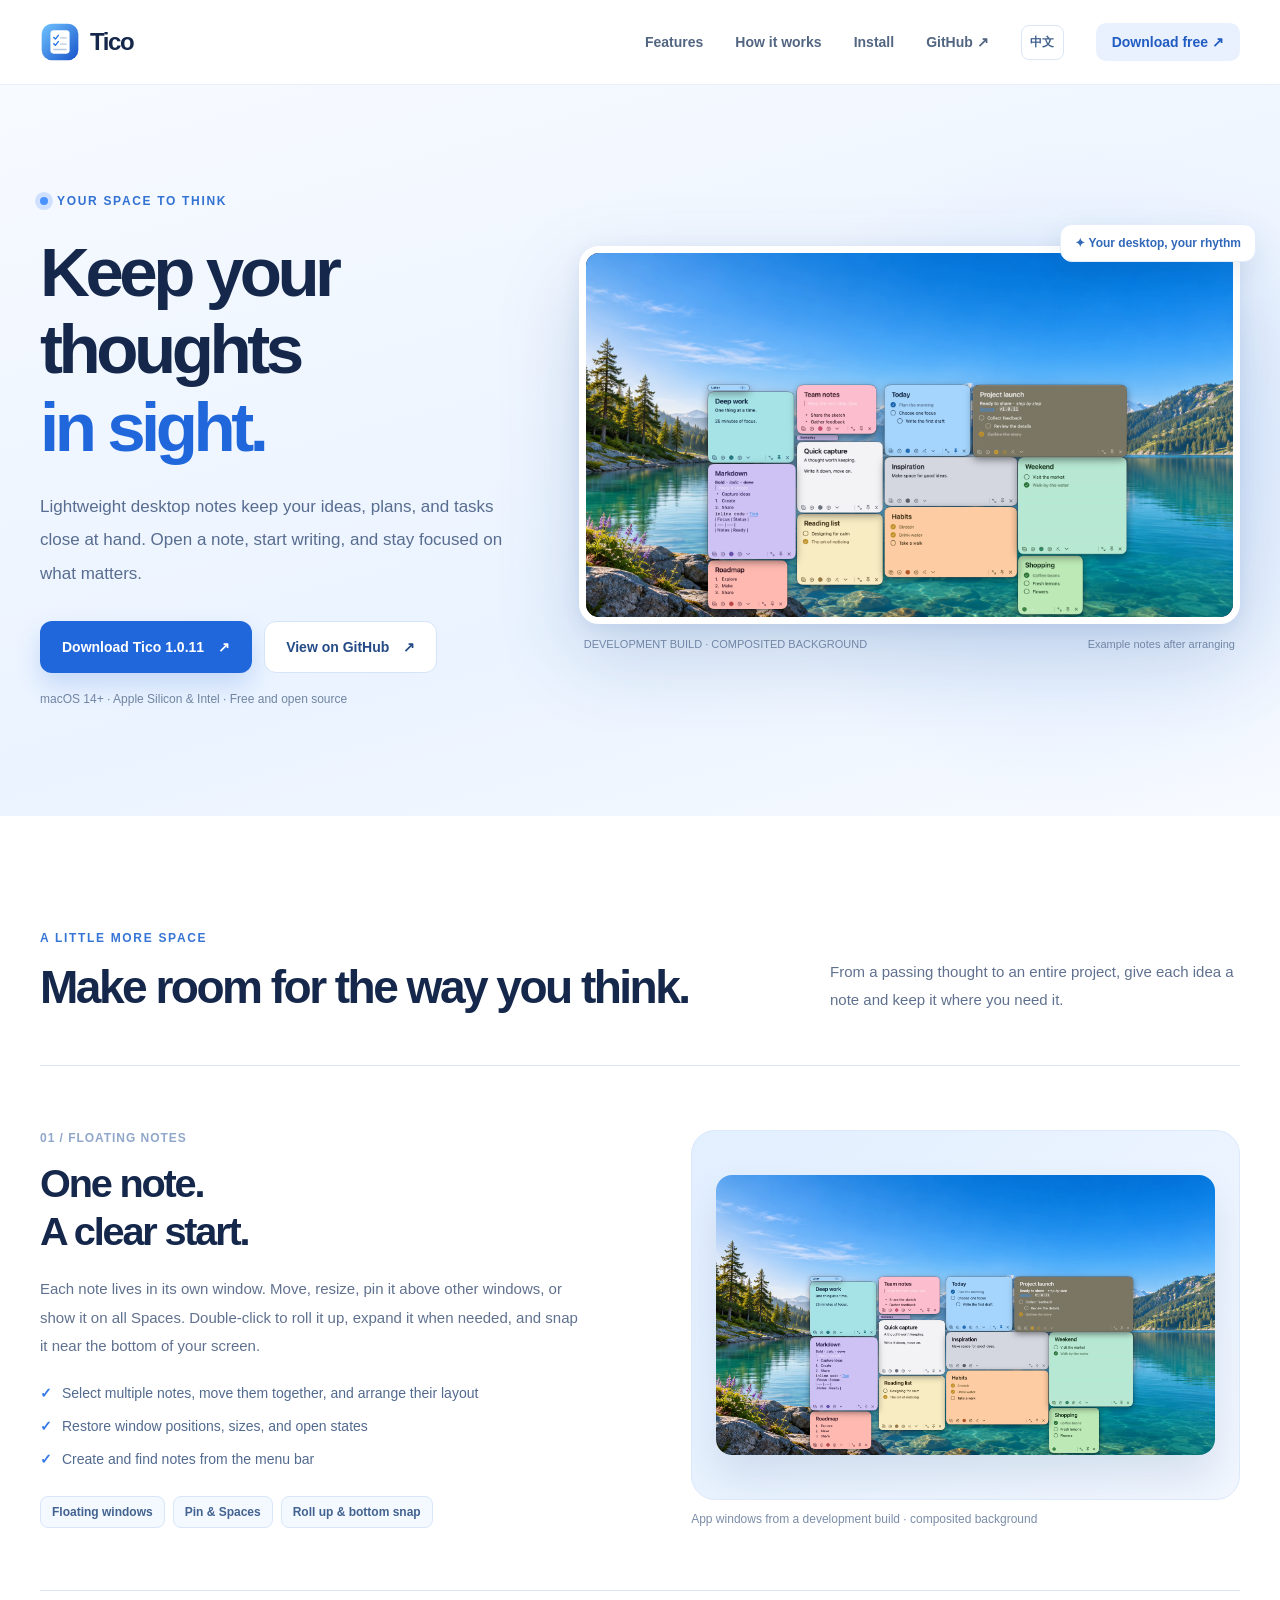
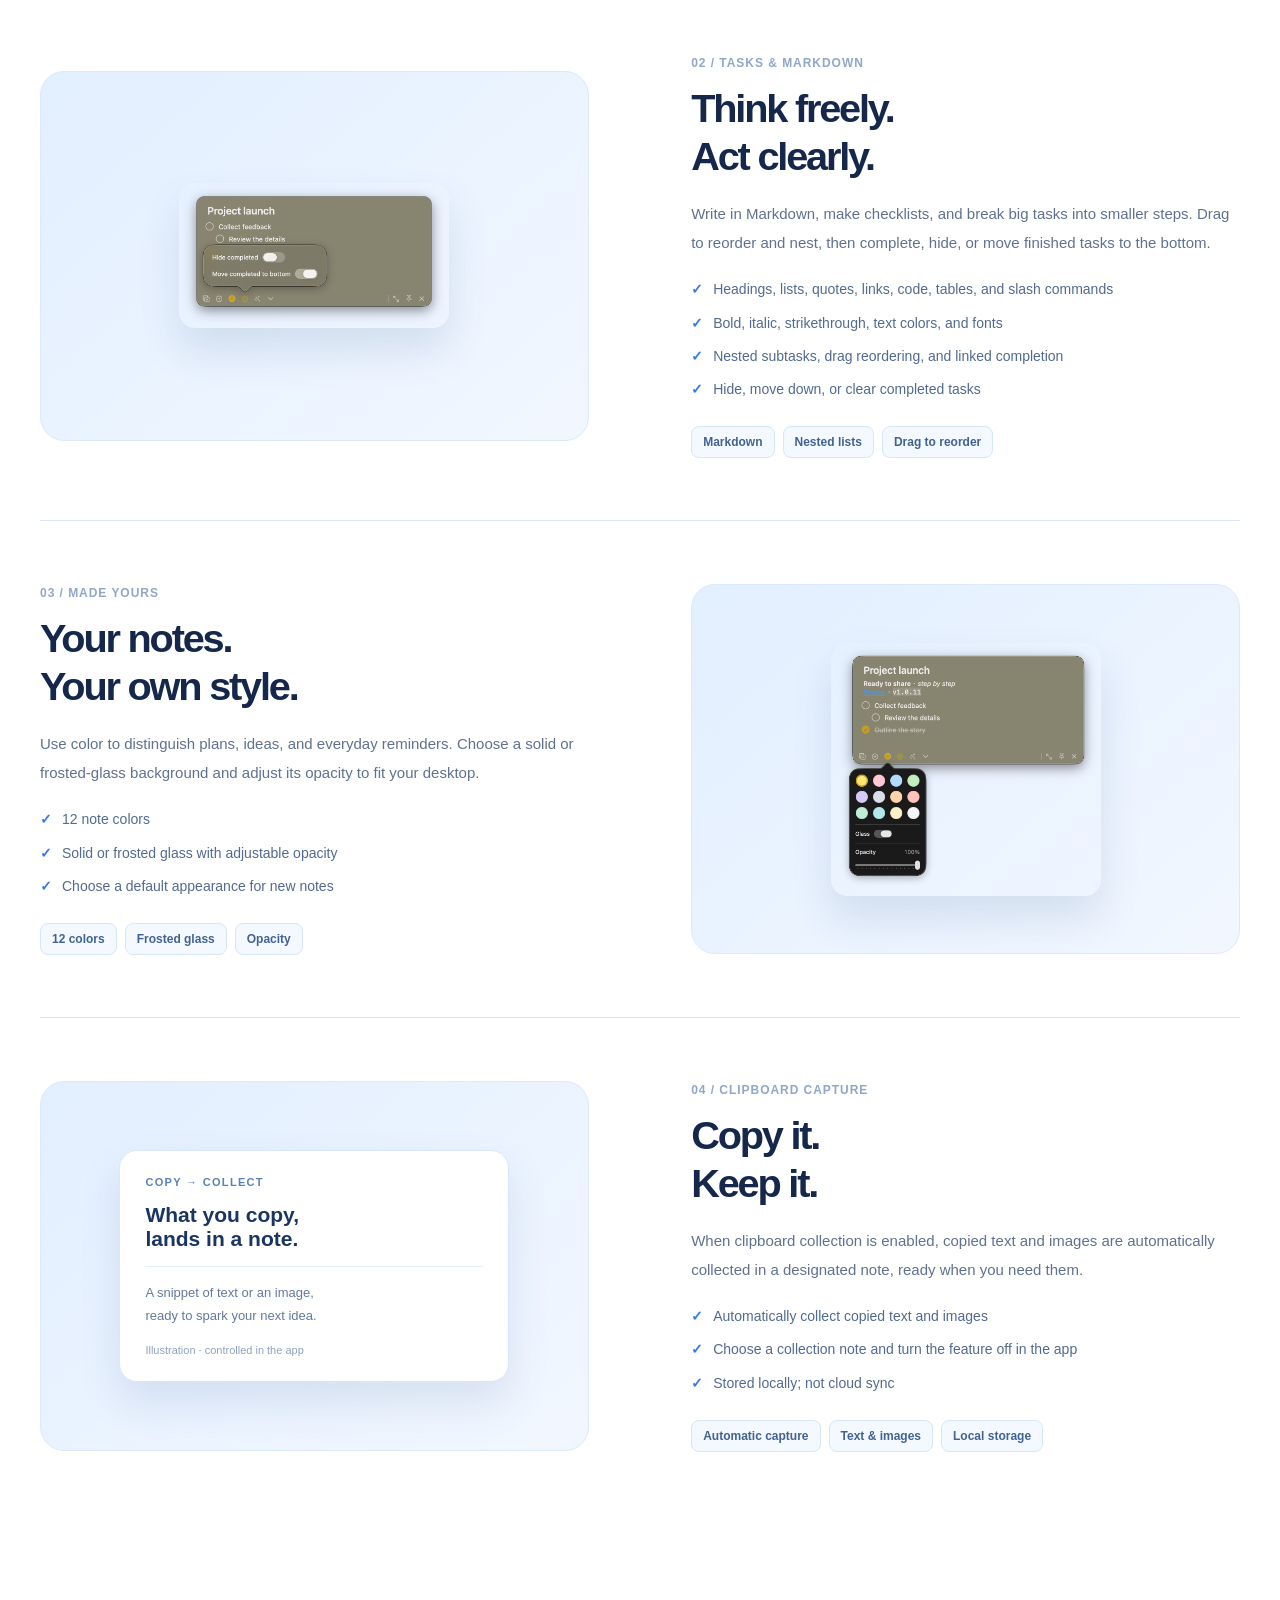
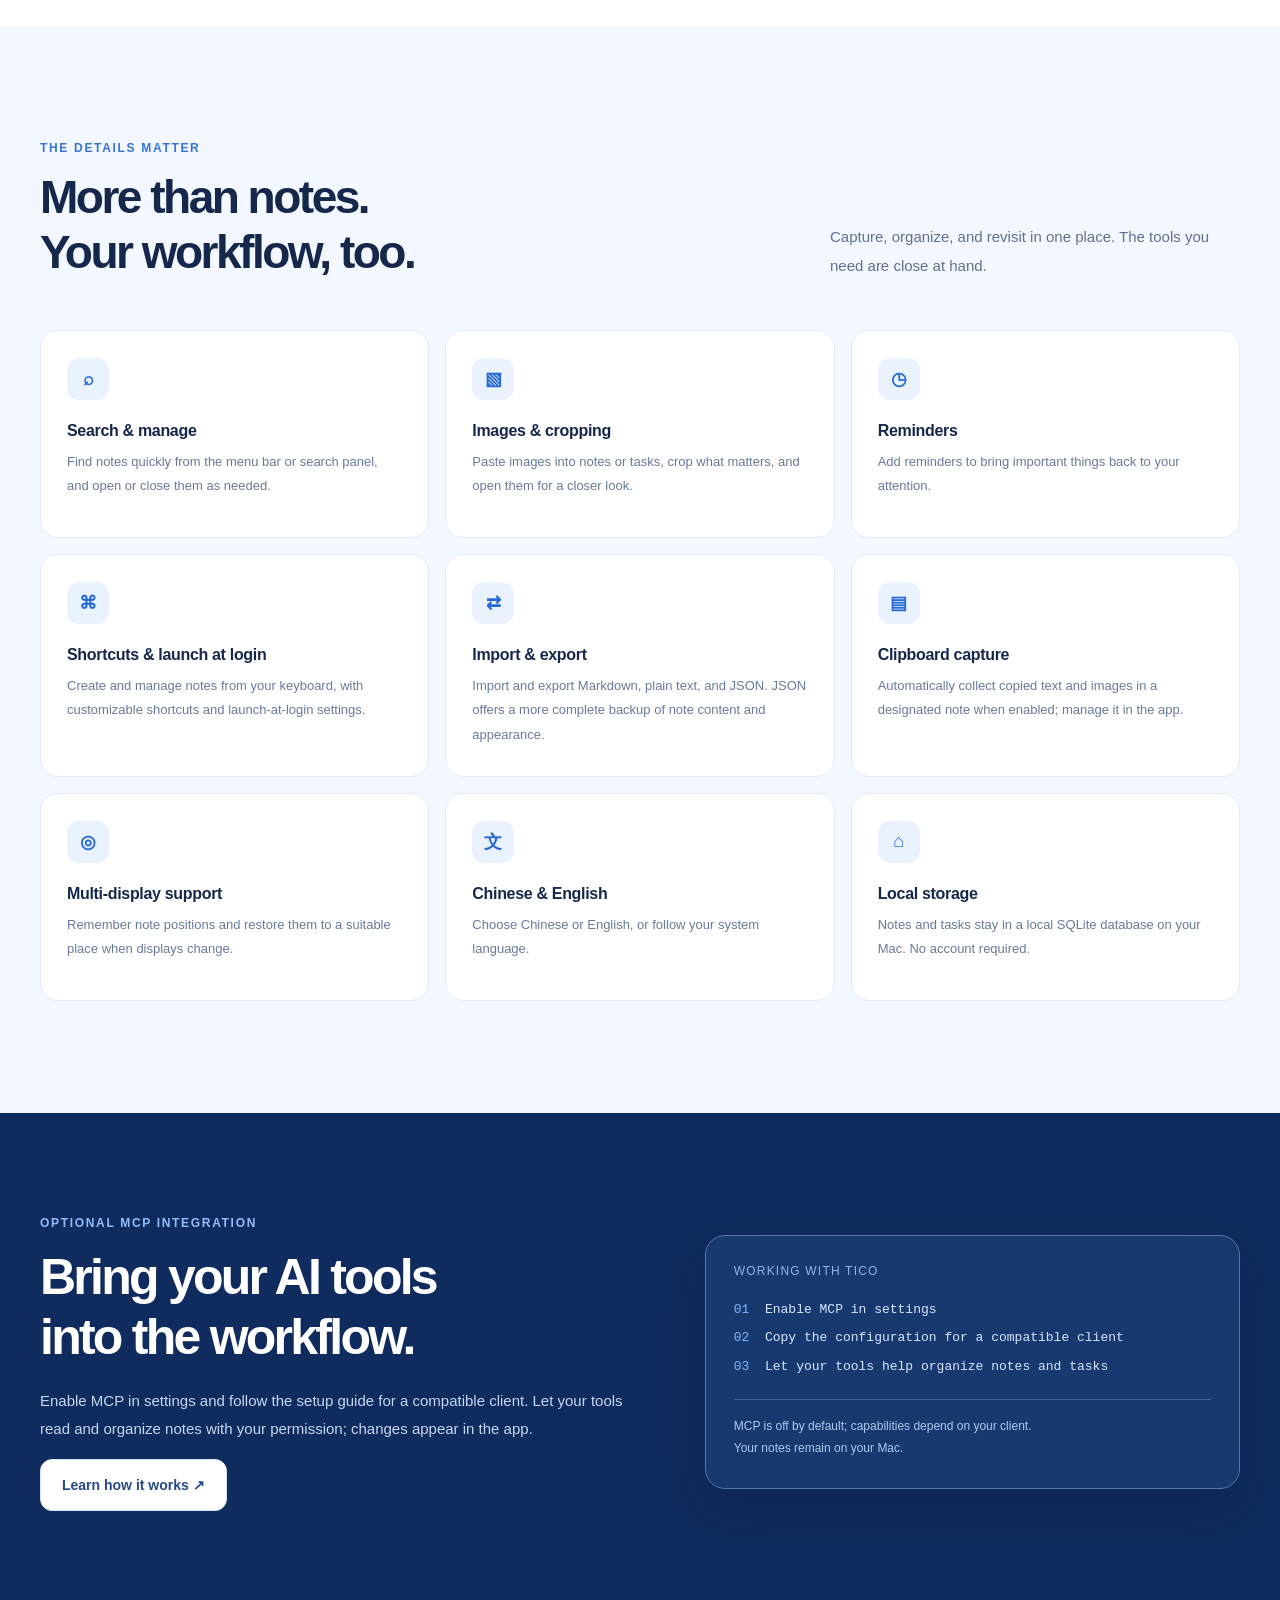
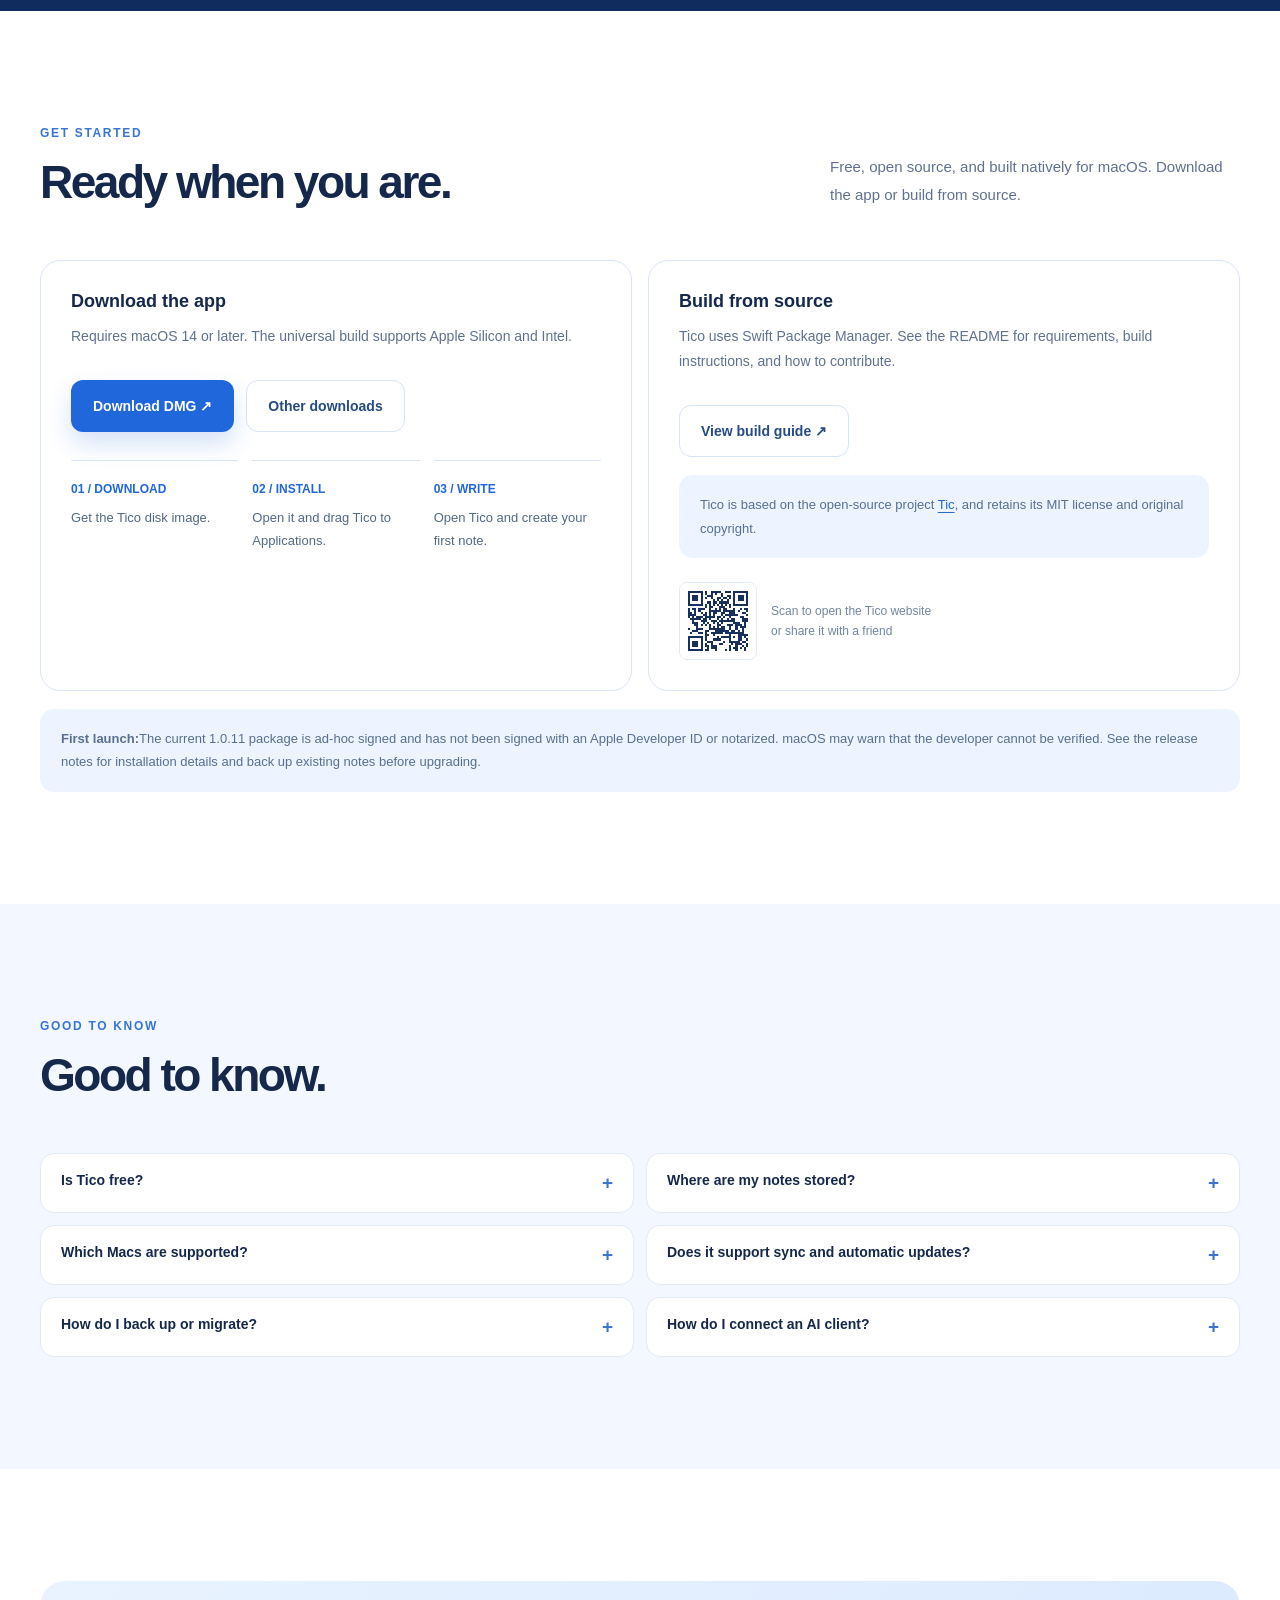
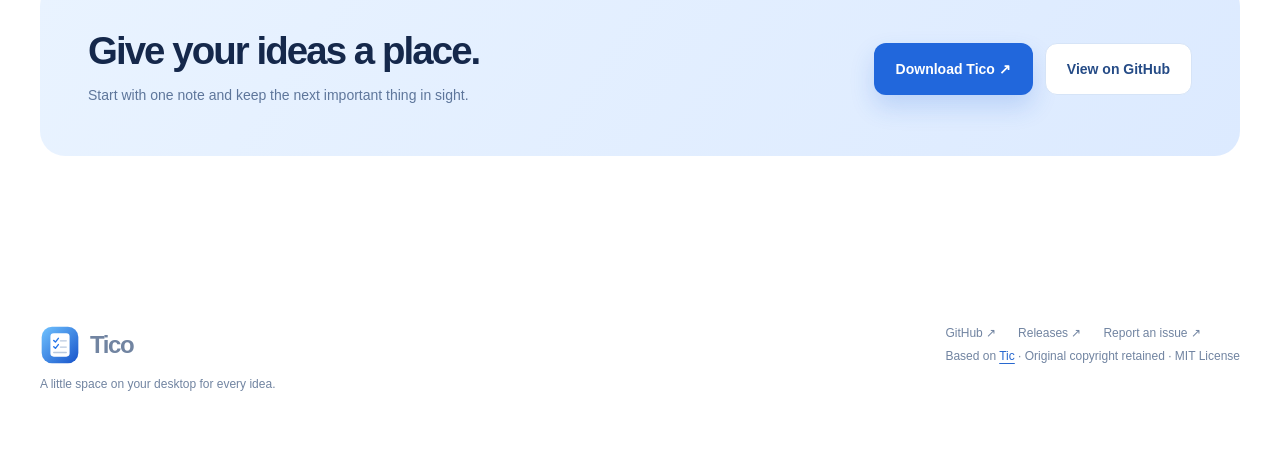
==== commit 7e5a34cd: "docs:[官网] 说明演示图来源" ====
--- a/site/tico-pages/index.html
+++ b/site/tico-pages/index.html
@@ -22,8 +22,8 @@
   <a class="skip" href="#main">跳至主要内容</a>
   <header class="wrap topbar"><a class="brand" href="./" aria-label="Tico 首页"><img src="./favicon.svg" alt="">Tico</a><nav class="nav" aria-label="主要导航"><a href="#features">功能</a><a href="#workflow">使用方式</a><a class="nav-hide" href="#install">安装</a><a class="nav-hide" href="https://github.com/code-wgl/Tico">GitHub ↗</a><a class="lang-toggle" href="./en.html" lang="en" data-language="en" aria-label="Switch to English">EN</a><a class="nav-cta" href="https://github.com/code-wgl/Tico/releases/latest">免费下载 ↗</a></nav></header>
   <main id="main">
-    <section class="hero"><div class="wrap hero-grid"><div><span class="eyebrow">Your space to think</span><h1>把想法，<br><em>留在眼前。</em></h1><p class="lead">一张张轻巧的桌面便签，让灵感、计划和待办自然融入你的工作空间。打开就写，重要的事始终在手边。</p><div class="actions"><a class="btn primary" href="https://github.com/code-wgl/Tico/releases/download/v1.0.11/Tico-v1.0.11.dmg">下载 Tico 1.0.11 <span>↗</span></a><a class="btn secondary" href="https://github.com/code-wgl/Tico">查看 GitHub <span>↗</span></a></div><p class="hero-meta">macOS 14+ · Apple Silicon & Intel · 免费开源</p></div><div class="hero-visual"><span class="visual-tag">✦ 你的桌面，你的节奏</span><div class="app-frame"><img src="./assets/desktop-notes.png" alt="Tico 真实应用画面：不同颜色、任务状态与收起状态的示例便签排列在桌面上" width="3304" height="1710" fetchpriority="high"></div><div class="visual-caption"><span>REAL APP · 示例内容</span><span>整理后的多张桌面便签</span></div></div></div></section>
-    <section class="section" id="workflow"><div class="wrap"><div class="section-head"><div><span class="section-kicker">A little more space</span><h2>让桌面，成为思考的延伸。</h2></div><p>从一条临时想法到一整个项目，把内容拆成恰到好处的便签，放在你需要它的地方。</p></div><div class="feature-row"><div class="feature-copy"><span class="feature-number">01 / FLOATING NOTES</span><h2>一张便签，<br>一个清晰的开始。</h2><p>便签拥有独立窗口。随心移动、调整大小、置顶，或让它出现在所有空间。双击收起成轻巧标题栏，需要时再展开；靠近屏幕底部时还可吸附。</p><ul><li>多选便签，拖动成组，智能整理布局</li><li>保留窗口位置、尺寸与打开状态</li><li>在菜单栏快速新建和查找便签</li></ul><div class="pill-list"><span class="pill">独立窗口</span><span class="pill">置顶与空间</span><span class="pill">收起与底部吸附</span></div></div><div><div class="feature-visual"><img class="screen" src="./assets/desktop-notes.png" alt="Tico 真实应用画面：多张示例便签排列在桌面上" loading="lazy"></div><div class="video-note">真实应用画面 · 示例内容</div></div></div><div class="feature-row reverse"><div class="feature-copy"><span class="feature-number">02 / TASKS & MARKDOWN</span><h2>想法可以自由，<br>行动也可以有序。</h2><p>写下 Markdown，创建清单，把大任务拆成小步骤。拖动任务调整顺序和层级；完成、隐藏或将已完成项目移到底部，让下一步始终清楚。</p><ul><li>标题、列表、引用、链接、代码、表格与斜杠命令</li><li>粗体、斜体、删除线以及文字颜色和字体</li><li>多级子任务、拖拽排序与完成状态联动</li><li>隐藏、沉底或清理已完成任务</li></ul><div class="pill-list"><span class="pill">Markdown</span><span class="pill">嵌套清单</span><span class="pill">拖拽排序</span></div></div><div class="feature-visual"><img class="screen media-vertical" src="./assets/task-options.png" alt="真实 Tico 任务选项：隐藏已完成任务或将其移动到底部" loading="lazy"></div></div><div class="feature-row"><div class="feature-copy"><span class="feature-number">03 / MADE YOURS</span><h2>你的便签，<br>有自己的样子。</h2><p>用颜色区分计划、灵感与生活琐事。选择纯色或毛玻璃背景、调整不透明度，让每张便签自然地融入桌面。</p><ul><li>12 种便签颜色</li><li>纯色与毛玻璃背景，支持不透明度调整</li><li>为新便签设置适合自己的默认外观</li></ul><div class="pill-list"><span class="pill">12 色</span><span class="pill">毛玻璃</span><span class="pill">不透明度</span></div></div><div class="feature-visual"><img class="screen media-vertical" src="./assets/colors.png" alt="真实 Tico 颜色与背景面板，展示可选颜色、毛玻璃和不透明度" loading="lazy"></div></div><div class="feature-row reverse"><div class="feature-copy"><span class="feature-number">04 / CLIPBOARD CAPTURE</span><h2>复制即收集，<br>灵感不漏接。</h2><p>开启剪贴板收集时，复制的文字和图片会自动整理到指定便签。临时的片段、稍后的参考，都能在桌面上找到。</p><ul><li>复制文字与图片后自动收集</li><li>指定收集便签，随时在应用中关闭</li><li>保存在本机，不是云同步</li></ul><div class="pill-list"><span class="pill">自动收集</span><span class="pill">文字与图片</span><span class="pill">本地保存</span></div></div><div class="feature-visual"><div class="clip-demo"><div class="clip-label">COPY → COLLECT</div><h3>复制的内容，<br>自动留在便签里。</h3><p>一段文字、一张图片，<br>都可以成为下一次灵感的起点。</p><div class="clip-caption">功能流程示意 · 可在应用中管理</div></div></div></div></div></section>
+    <section class="hero"><div class="wrap hero-grid"><div><span class="eyebrow">Your space to think</span><h1>把想法，<br><em>留在眼前。</em></h1><p class="lead">一张张轻巧的桌面便签，让灵感、计划和待办自然融入你的工作空间。打开就写，重要的事始终在手边。</p><div class="actions"><a class="btn primary" href="https://github.com/code-wgl/Tico/releases/download/v1.0.11/Tico-v1.0.11.dmg">下载 Tico 1.0.11 <span>↗</span></a><a class="btn secondary" href="https://github.com/code-wgl/Tico">查看 GitHub <span>↗</span></a></div><p class="hero-meta">macOS 14+ · Apple Silicon & Intel · 免费开源</p></div><div class="hero-visual"><span class="visual-tag">✦ 你的桌面，你的节奏</span><div class="app-frame"><img src="./assets/desktop-notes.png" alt="Tico 真实应用画面：不同颜色、任务状态与收起状态的示例便签排列在桌面上" width="1920" height="1080" fetchpriority="high"></div><div class="visual-caption"><span>开发版实拍 · 合成背景</span><span>整理后的多张桌面便签</span></div></div></div></section>
+    <section class="section" id="workflow"><div class="wrap"><div class="section-head"><div><span class="section-kicker">A little more space</span><h2>让桌面，成为思考的延伸。</h2></div><p>从一条临时想法到一整个项目，把内容拆成恰到好处的便签，放在你需要它的地方。</p></div><div class="feature-row"><div class="feature-copy"><span class="feature-number">01 / FLOATING NOTES</span><h2>一张便签，<br>一个清晰的开始。</h2><p>便签拥有独立窗口。随心移动、调整大小、置顶，或让它出现在所有空间。双击收起成轻巧标题栏，需要时再展开；靠近屏幕底部时还可吸附。</p><ul><li>多选便签，拖动成组，智能整理布局</li><li>保留窗口位置、尺寸与打开状态</li><li>在菜单栏快速新建和查找便签</li></ul><div class="pill-list"><span class="pill">独立窗口</span><span class="pill">置顶与空间</span><span class="pill">收起与底部吸附</span></div></div><div><div class="feature-visual"><img class="screen" src="./assets/desktop-notes.png" alt="Tico 真实应用画面：多张示例便签排列在桌面上" loading="lazy"></div><div class="video-note">开发版应用窗口实拍 · 背景为合成图</div></div></div><div class="feature-row reverse"><div class="feature-copy"><span class="feature-number">02 / TASKS & MARKDOWN</span><h2>想法可以自由，<br>行动也可以有序。</h2><p>写下 Markdown，创建清单，把大任务拆成小步骤。拖动任务调整顺序和层级；完成、隐藏或将已完成项目移到底部，让下一步始终清楚。</p><ul><li>标题、列表、引用、链接、代码、表格与斜杠命令</li><li>粗体、斜体、删除线以及文字颜色和字体</li><li>多级子任务、拖拽排序与完成状态联动</li><li>隐藏、沉底或清理已完成任务</li></ul><div class="pill-list"><span class="pill">Markdown</span><span class="pill">嵌套清单</span><span class="pill">拖拽排序</span></div></div><div class="feature-visual"><img class="screen media-vertical" src="./assets/task-options.png" alt="真实 Tico 任务选项：隐藏已完成任务或将其移动到底部" loading="lazy"></div></div><div class="feature-row"><div class="feature-copy"><span class="feature-number">03 / MADE YOURS</span><h2>你的便签，<br>有自己的样子。</h2><p>用颜色区分计划、灵感与生活琐事。选择纯色或毛玻璃背景、调整不透明度，让每张便签自然地融入桌面。</p><ul><li>12 种便签颜色</li><li>纯色与毛玻璃背景，支持不透明度调整</li><li>为新便签设置适合自己的默认外观</li></ul><div class="pill-list"><span class="pill">12 色</span><span class="pill">毛玻璃</span><span class="pill">不透明度</span></div></div><div class="feature-visual"><img class="screen media-vertical" src="./assets/colors.png" alt="真实 Tico 颜色与背景面板，展示可选颜色、毛玻璃和不透明度" loading="lazy"></div></div><div class="feature-row reverse"><div class="feature-copy"><span class="feature-number">04 / CLIPBOARD CAPTURE</span><h2>复制即收集，<br>灵感不漏接。</h2><p>开启剪贴板收集时，复制的文字和图片会自动整理到指定便签。临时的片段、稍后的参考，都能在桌面上找到。</p><ul><li>复制文字与图片后自动收集</li><li>指定收集便签，随时在应用中关闭</li><li>保存在本机，不是云同步</li></ul><div class="pill-list"><span class="pill">自动收集</span><span class="pill">文字与图片</span><span class="pill">本地保存</span></div></div><div class="feature-visual"><div class="clip-demo"><div class="clip-label">COPY → COLLECT</div><h3>复制的内容，<br>自动留在便签里。</h3><p>一段文字、一张图片，<br>都可以成为下一次灵感的起点。</p><div class="clip-caption">功能流程示意 · 可在应用中管理</div></div></div></div></div></section>
     <section class="section soft" id="features"><div class="wrap"><div class="section-head"><div><span class="section-kicker">The details matter</span><h2>不止是便签。<br>也是你的工作流。</h2></div><p>把记录、整理和回顾放在一起。简单的界面之下，常用的工具都在手边。</p></div><div class="feature-grid"><article class="feature-card"><span class="feature-icon">⌕</span><h3>搜索与管理</h3><p>通过菜单栏和搜索面板快速找到便签，管理、打开或关闭需要的内容。</p></article><article class="feature-card"><span class="feature-icon">▧</span><h3>图片与裁剪</h3><p>将图片粘贴到便签或任务中，裁剪需要的部分，并打开查看。</p></article><article class="feature-card"><span class="feature-icon">◷</span><h3>提醒</h3><p>为需要记住的事添加提醒，让想法在合适的时候回到眼前。</p></article><article class="feature-card"><span class="feature-icon">⌘</span><h3>快捷键与登录启动</h3><p>用键盘新建、操作便签；根据自己的习惯调整快捷键和登录启动设置。</p></article><article class="feature-card"><span class="feature-icon">⇄</span><h3>导入与导出</h3><p>支持 Markdown、纯文本和 JSON；用 JSON 备份更完整的便签内容与外观。</p></article><article class="feature-card"><span class="feature-icon">▤</span><h3>可选剪贴板收集</h3><p>需要时将复制的文字和图片收集到指定便签，在应用内管理这一功能。</p></article><article class="feature-card"><span class="feature-icon">◎</span><h3>为多显示器而设计</h3><p>记住便签位置，在显示器连接变化后尽量恢复到合适的位置。</p></article><article class="feature-card"><span class="feature-icon">文</span><h3>中英文界面</h3><p>选择中文、英文，或跟随系统语言，使用熟悉的表达方式。</p></article><article class="feature-card"><span class="feature-icon">⌂</span><h3>本地保存</h3><p>便签和任务保存在 Mac 本地的 SQLite 数据库中，无需注册账号。</p></article></div></div></section>
     <section class="band"><div class="wrap band-inner"><div><span class="section-kicker" style="color:#91bdff">OPTIONAL MCP INTEGRATION</span><h2>让你的 AI 工具，<br>也能参与进来。</h2><p>在设置中开启 MCP，并按引导配置兼容的客户端。让工具在你的授权下读取和整理便签，变更会反映到应用中。</p><a class="btn secondary" href="https://github.com/code-wgl/Tico#使用-usage">了解使用方式 ↗</a></div><div class="code-card" aria-label="MCP 可选连接示意"><small>WORKING WITH TICO</small><div class="code-line"><b>01</b> &nbsp;在设置中开启 MCP</div><div class="code-line"><b>02</b> &nbsp;为兼容客户端复制配置</div><div class="code-line"><b>03</b> &nbsp;让工具协助整理便签与任务</div><div class="code-foot">MCP 默认关闭；具体能力取决于客户端配置。<br>你的便签仍保存在本机。</div></div></div></section>
     <section class="section" id="install"><div class="wrap"><div class="section-head"><div><span class="section-kicker">GET STARTED</span><h2>准备好，开始记录。</h2></div><p>免费、开源，为 macOS 原生打造。下载预构建版本，或从源码开始。</p></div><div class="install-grid"><div class="install-card"><h3>下载应用</h3><p>适用于 macOS 14 或更高版本，通用构建支持 Apple Silicon 与 Intel。</p><div class="actions"><a class="btn primary" href="https://github.com/code-wgl/Tico/releases/download/v1.0.11/Tico-v1.0.11.dmg">下载 DMG ↗</a><a class="btn secondary" href="https://github.com/code-wgl/Tico/releases/tag/v1.0.11">其他下载</a></div><div class="steps"><div class="step"><b>01 / 下载</b>获取 Tico 安装映像。</div><div class="step"><b>02 / 安装</b>打开映像，拖入 Applications。</div><div class="step"><b>03 / 记录</b>打开 Tico，新建第一张便签。</div></div></div><div class="install-card"><h3>从源码构建</h3><p>项目使用 Swift Package Manager。查看 README，了解环境要求、构建命令与参与贡献的方式。</p><div class="actions"><a class="btn secondary" href="https://github.com/code-wgl/Tico#从源码构建-build-from-source">查看构建指南 ↗</a></div><div class="note-box">Tico 基于开源项目 <a class="text-link" href="https://github.com/kasvith/tic">Tic</a>，保留其 MIT 许可证及原作者版权声明。</div><div class="qr"><img src="./assets/site-qr.svg" alt="扫描二维码打开 Tico 官网" width="78" height="78"><span>扫码打开 Tico 官网<br>也可以分享给朋友</span></div></div></div><div class="note-box"><strong>首次打开提示：</strong>当前 1.0.11 安装包采用 ad-hoc 签名，尚未使用 Apple Developer ID 签名或经过公证，macOS 首次打开时可能提示无法验证开发者。请在发行页面查看安装说明；升级前建议备份已有便签数据。</div></div></section>
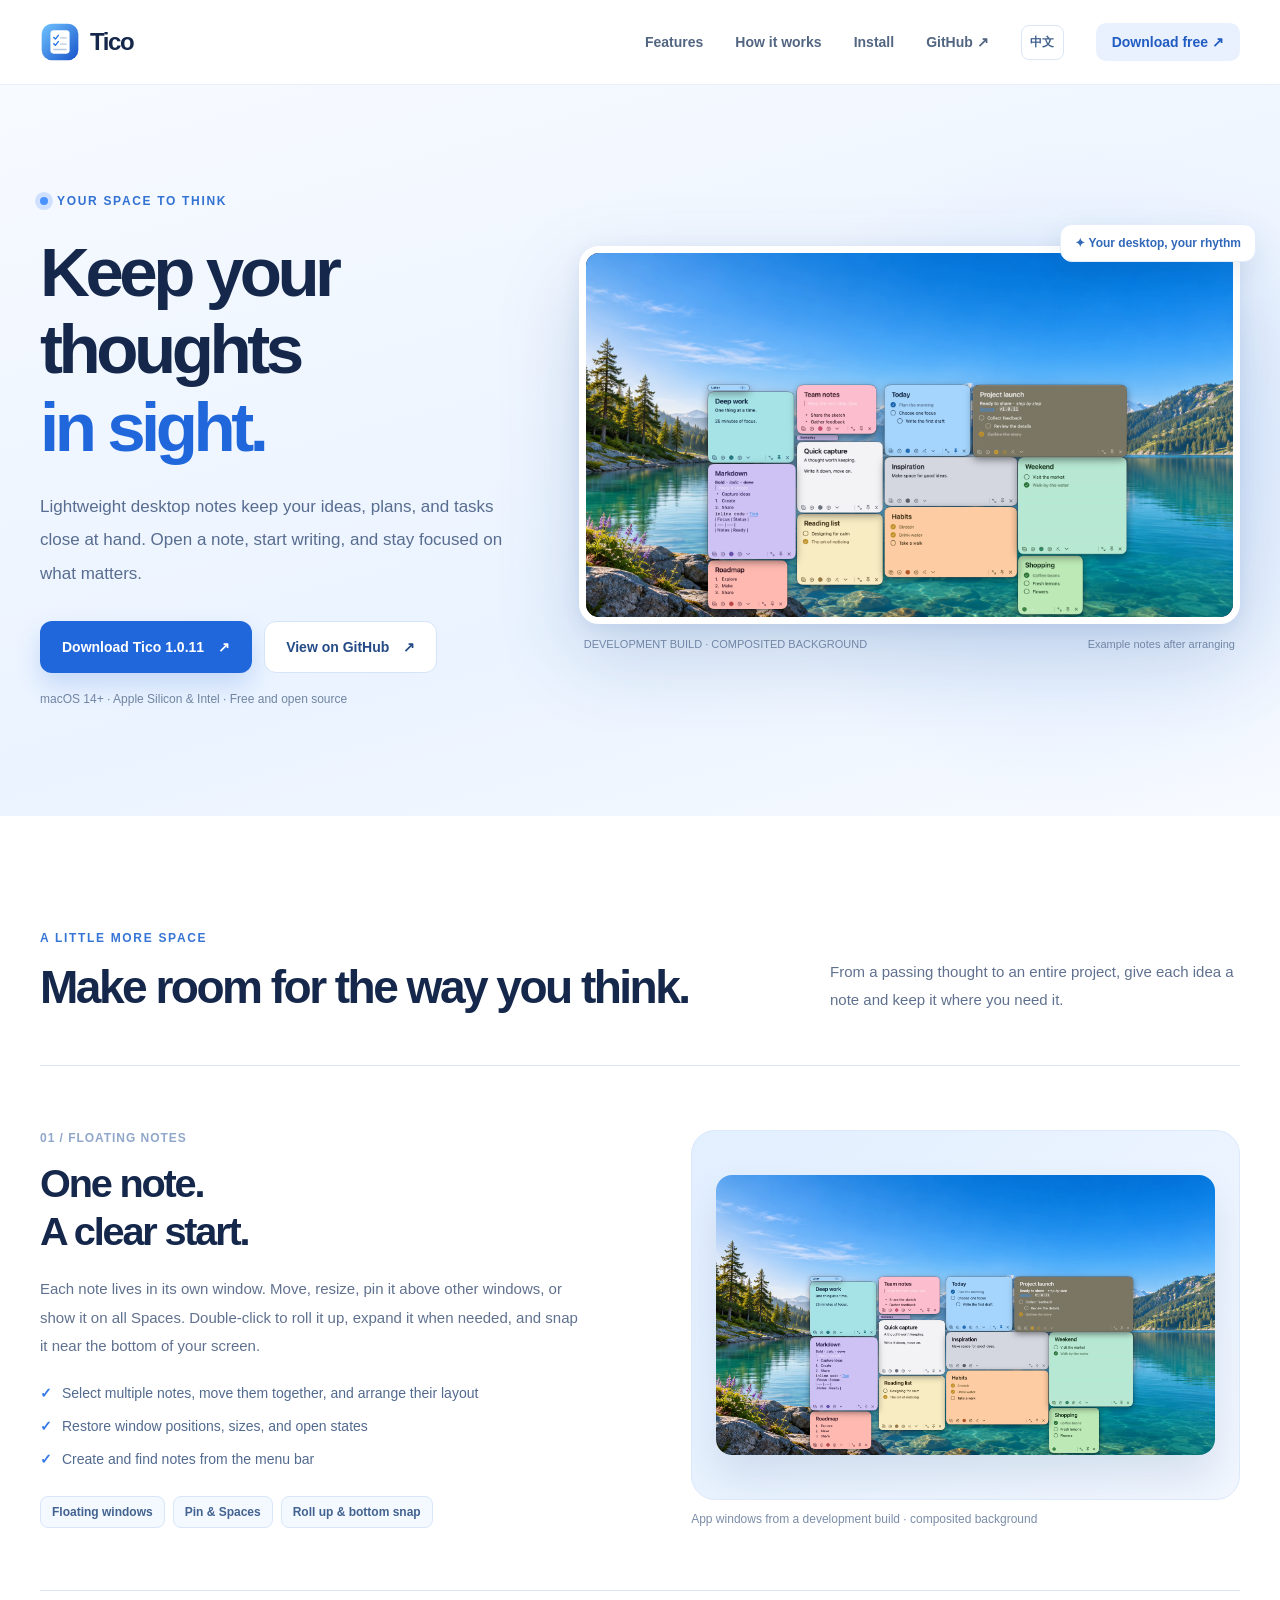
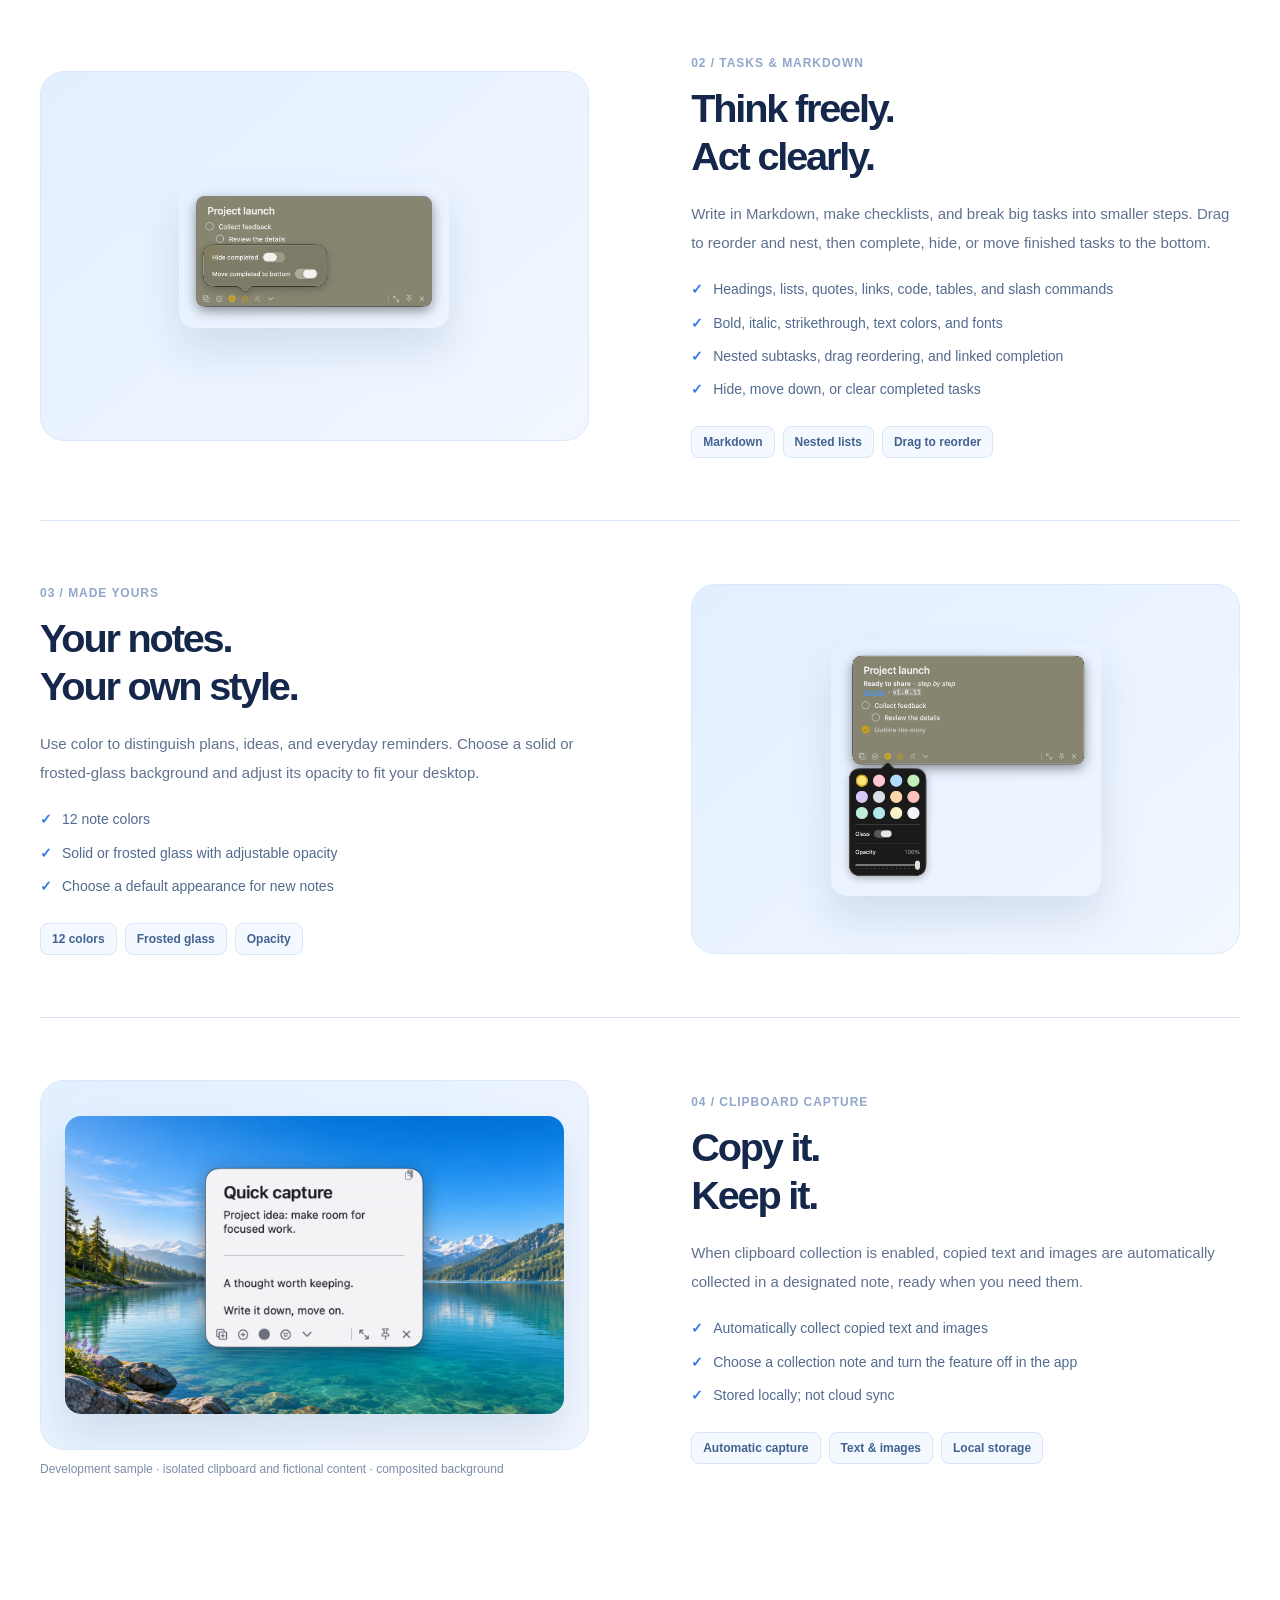
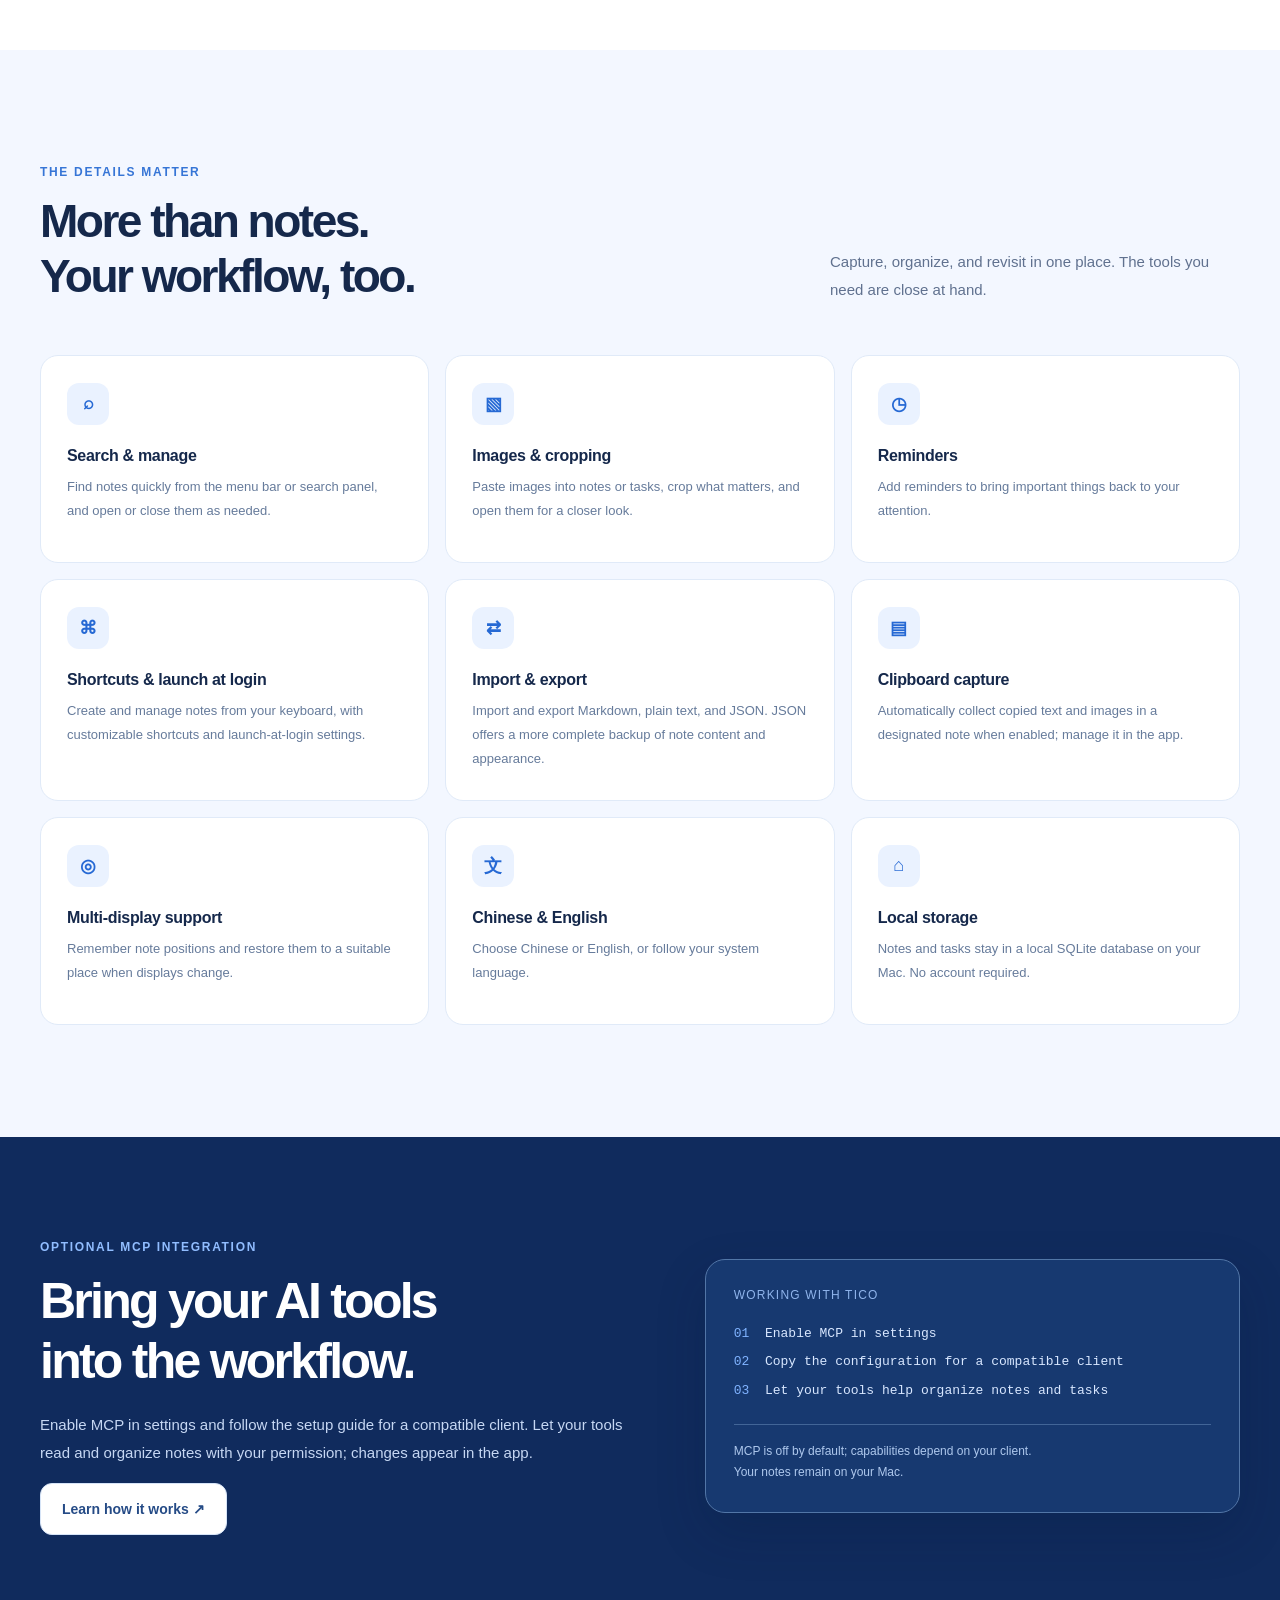
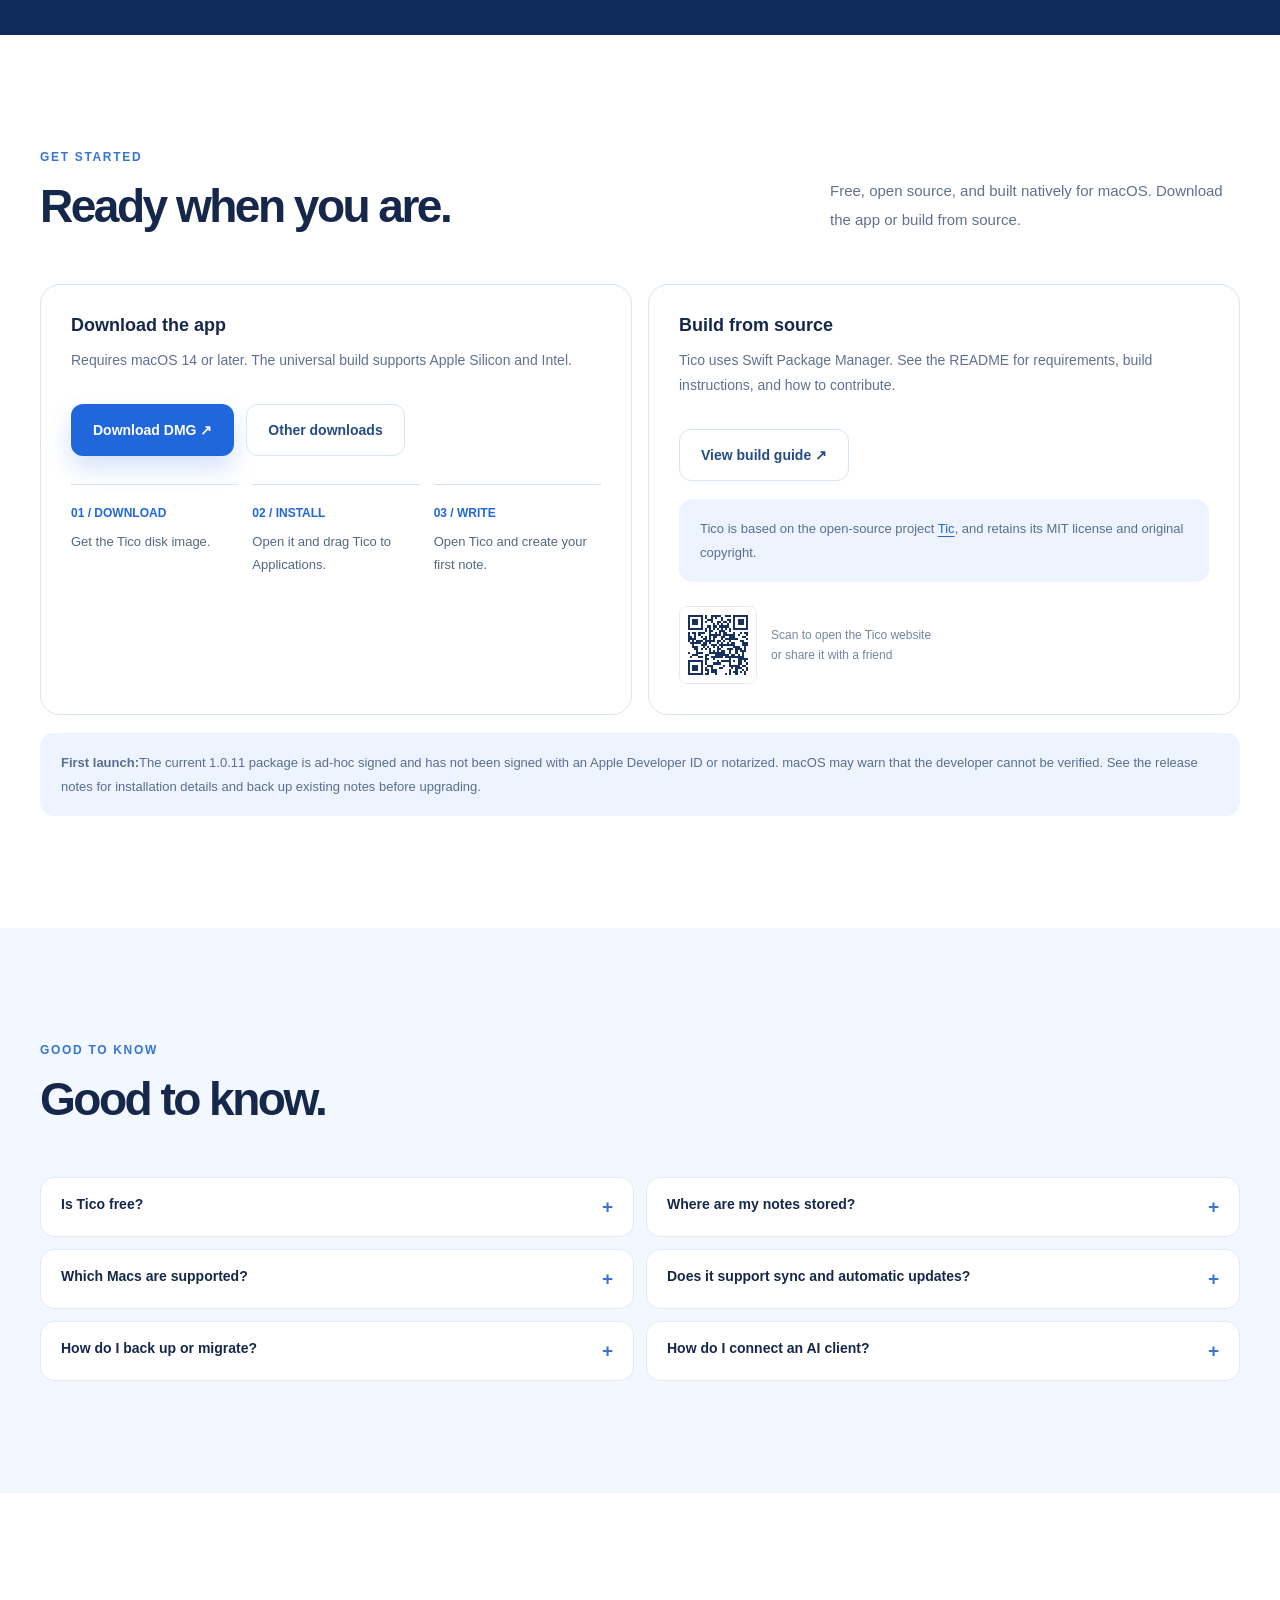
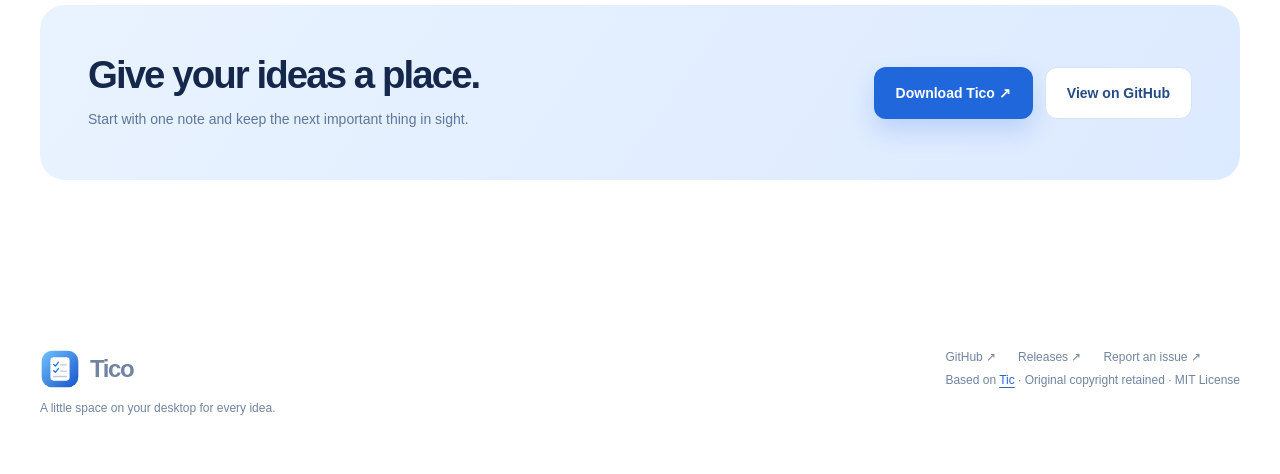
==== commit 8d097f61: "feat:[官网] 展示剪贴板收集" ====
--- a/site/tico-pages/index.html
+++ b/site/tico-pages/index.html
@@ -23,7 +23,7 @@
   <header class="wrap topbar"><a class="brand" href="./" aria-label="Tico 首页"><img src="./favicon.svg" alt="">Tico</a><nav class="nav" aria-label="主要导航"><a href="#features">功能</a><a href="#workflow">使用方式</a><a class="nav-hide" href="#install">安装</a><a class="nav-hide" href="https://github.com/code-wgl/Tico">GitHub ↗</a><a class="lang-toggle" href="./en.html" lang="en" data-language="en" aria-label="Switch to English">EN</a><a class="nav-cta" href="https://github.com/code-wgl/Tico/releases/latest">免费下载 ↗</a></nav></header>
   <main id="main">
     <section class="hero"><div class="wrap hero-grid"><div><span class="eyebrow">Your space to think</span><h1>把想法，<br><em>留在眼前。</em></h1><p class="lead">一张张轻巧的桌面便签，让灵感、计划和待办自然融入你的工作空间。打开就写，重要的事始终在手边。</p><div class="actions"><a class="btn primary" href="https://github.com/code-wgl/Tico/releases/download/v1.0.11/Tico-v1.0.11.dmg">下载 Tico 1.0.11 <span>↗</span></a><a class="btn secondary" href="https://github.com/code-wgl/Tico">查看 GitHub <span>↗</span></a></div><p class="hero-meta">macOS 14+ · Apple Silicon & Intel · 免费开源</p></div><div class="hero-visual"><span class="visual-tag">✦ 你的桌面，你的节奏</span><div class="app-frame"><img src="./assets/desktop-notes.png" alt="Tico 真实应用画面：不同颜色、任务状态与收起状态的示例便签排列在桌面上" width="1920" height="1080" fetchpriority="high"></div><div class="visual-caption"><span>开发版实拍 · 合成背景</span><span>整理后的多张桌面便签</span></div></div></div></section>
-    <section class="section" id="workflow"><div class="wrap"><div class="section-head"><div><span class="section-kicker">A little more space</span><h2>让桌面，成为思考的延伸。</h2></div><p>从一条临时想法到一整个项目，把内容拆成恰到好处的便签，放在你需要它的地方。</p></div><div class="feature-row"><div class="feature-copy"><span class="feature-number">01 / FLOATING NOTES</span><h2>一张便签，<br>一个清晰的开始。</h2><p>便签拥有独立窗口。随心移动、调整大小、置顶，或让它出现在所有空间。双击收起成轻巧标题栏，需要时再展开；靠近屏幕底部时还可吸附。</p><ul><li>多选便签，拖动成组，智能整理布局</li><li>保留窗口位置、尺寸与打开状态</li><li>在菜单栏快速新建和查找便签</li></ul><div class="pill-list"><span class="pill">独立窗口</span><span class="pill">置顶与空间</span><span class="pill">收起与底部吸附</span></div></div><div><div class="feature-visual"><img class="screen" src="./assets/desktop-notes.png" alt="Tico 真实应用画面：多张示例便签排列在桌面上" loading="lazy"></div><div class="video-note">开发版应用窗口实拍 · 背景为合成图</div></div></div><div class="feature-row reverse"><div class="feature-copy"><span class="feature-number">02 / TASKS & MARKDOWN</span><h2>想法可以自由，<br>行动也可以有序。</h2><p>写下 Markdown，创建清单，把大任务拆成小步骤。拖动任务调整顺序和层级；完成、隐藏或将已完成项目移到底部，让下一步始终清楚。</p><ul><li>标题、列表、引用、链接、代码、表格与斜杠命令</li><li>粗体、斜体、删除线以及文字颜色和字体</li><li>多级子任务、拖拽排序与完成状态联动</li><li>隐藏、沉底或清理已完成任务</li></ul><div class="pill-list"><span class="pill">Markdown</span><span class="pill">嵌套清单</span><span class="pill">拖拽排序</span></div></div><div class="feature-visual"><img class="screen media-vertical" src="./assets/task-options.png" alt="真实 Tico 任务选项：隐藏已完成任务或将其移动到底部" loading="lazy"></div></div><div class="feature-row"><div class="feature-copy"><span class="feature-number">03 / MADE YOURS</span><h2>你的便签，<br>有自己的样子。</h2><p>用颜色区分计划、灵感与生活琐事。选择纯色或毛玻璃背景、调整不透明度，让每张便签自然地融入桌面。</p><ul><li>12 种便签颜色</li><li>纯色与毛玻璃背景，支持不透明度调整</li><li>为新便签设置适合自己的默认外观</li></ul><div class="pill-list"><span class="pill">12 色</span><span class="pill">毛玻璃</span><span class="pill">不透明度</span></div></div><div class="feature-visual"><img class="screen media-vertical" src="./assets/colors.png" alt="真实 Tico 颜色与背景面板，展示可选颜色、毛玻璃和不透明度" loading="lazy"></div></div><div class="feature-row reverse"><div class="feature-copy"><span class="feature-number">04 / CLIPBOARD CAPTURE</span><h2>复制即收集，<br>灵感不漏接。</h2><p>开启剪贴板收集时，复制的文字和图片会自动整理到指定便签。临时的片段、稍后的参考，都能在桌面上找到。</p><ul><li>复制文字与图片后自动收集</li><li>指定收集便签，随时在应用中关闭</li><li>保存在本机，不是云同步</li></ul><div class="pill-list"><span class="pill">自动收集</span><span class="pill">文字与图片</span><span class="pill">本地保存</span></div></div><div class="feature-visual"><div class="clip-demo"><div class="clip-label">COPY → COLLECT</div><h3>复制的内容，<br>自动留在便签里。</h3><p>一段文字、一张图片，<br>都可以成为下一次灵感的起点。</p><div class="clip-caption">功能流程示意 · 可在应用中管理</div></div></div></div></div></section>
+    <section class="section" id="workflow"><div class="wrap"><div class="section-head"><div><span class="section-kicker">A little more space</span><h2>让桌面，成为思考的延伸。</h2></div><p>从一条临时想法到一整个项目，把内容拆成恰到好处的便签，放在你需要它的地方。</p></div><div class="feature-row"><div class="feature-copy"><span class="feature-number">01 / FLOATING NOTES</span><h2>一张便签，<br>一个清晰的开始。</h2><p>便签拥有独立窗口。随心移动、调整大小、置顶，或让它出现在所有空间。双击收起成轻巧标题栏，需要时再展开；靠近屏幕底部时还可吸附。</p><ul><li>多选便签，拖动成组，智能整理布局</li><li>保留窗口位置、尺寸与打开状态</li><li>在菜单栏快速新建和查找便签</li></ul><div class="pill-list"><span class="pill">独立窗口</span><span class="pill">置顶与空间</span><span class="pill">收起与底部吸附</span></div></div><div><div class="feature-visual"><img class="screen" src="./assets/desktop-notes.png" alt="Tico 真实应用画面：多张示例便签排列在桌面上" loading="lazy"></div><div class="video-note">开发版应用窗口实拍 · 背景为合成图</div></div></div><div class="feature-row reverse"><div class="feature-copy"><span class="feature-number">02 / TASKS & MARKDOWN</span><h2>想法可以自由，<br>行动也可以有序。</h2><p>写下 Markdown，创建清单，把大任务拆成小步骤。拖动任务调整顺序和层级；完成、隐藏或将已完成项目移到底部，让下一步始终清楚。</p><ul><li>标题、列表、引用、链接、代码、表格与斜杠命令</li><li>粗体、斜体、删除线以及文字颜色和字体</li><li>多级子任务、拖拽排序与完成状态联动</li><li>隐藏、沉底或清理已完成任务</li></ul><div class="pill-list"><span class="pill">Markdown</span><span class="pill">嵌套清单</span><span class="pill">拖拽排序</span></div></div><div class="feature-visual"><img class="screen media-vertical" src="./assets/task-options.png" alt="真实 Tico 任务选项：隐藏已完成任务或将其移动到底部" loading="lazy"></div></div><div class="feature-row"><div class="feature-copy"><span class="feature-number">03 / MADE YOURS</span><h2>你的便签，<br>有自己的样子。</h2><p>用颜色区分计划、灵感与生活琐事。选择纯色或毛玻璃背景、调整不透明度，让每张便签自然地融入桌面。</p><ul><li>12 种便签颜色</li><li>纯色与毛玻璃背景，支持不透明度调整</li><li>为新便签设置适合自己的默认外观</li></ul><div class="pill-list"><span class="pill">12 色</span><span class="pill">毛玻璃</span><span class="pill">不透明度</span></div></div><div class="feature-visual"><img class="screen media-vertical" src="./assets/colors.png" alt="真实 Tico 颜色与背景面板，展示可选颜色、毛玻璃和不透明度" loading="lazy"></div></div><div class="feature-row reverse"><div class="feature-copy"><span class="feature-number">04 / CLIPBOARD CAPTURE</span><h2>复制即收集，<br>灵感不漏接。</h2><p>开启剪贴板收集时，复制的文字和图片会自动整理到指定便签。临时的片段、稍后的参考，都能在桌面上找到。</p><ul><li>复制文字与图片后自动收集</li><li>指定收集便签，随时在应用中关闭</li><li>保存在本机，不是云同步</li></ul><div class="pill-list"><span class="pill">自动收集</span><span class="pill">文字与图片</span><span class="pill">本地保存</span></div></div><div><div class="feature-visual"><img class="screen" src="./assets/clipboard-capture.png" alt="Tico 开发版剪贴板便签，展示已收集的虚构文本" loading="lazy"></div><div class="video-note">开发版样例 · 隔离剪贴板与虚构内容 · 合成背景</div></div></div></div></section>
     <section class="section soft" id="features"><div class="wrap"><div class="section-head"><div><span class="section-kicker">The details matter</span><h2>不止是便签。<br>也是你的工作流。</h2></div><p>把记录、整理和回顾放在一起。简单的界面之下，常用的工具都在手边。</p></div><div class="feature-grid"><article class="feature-card"><span class="feature-icon">⌕</span><h3>搜索与管理</h3><p>通过菜单栏和搜索面板快速找到便签，管理、打开或关闭需要的内容。</p></article><article class="feature-card"><span class="feature-icon">▧</span><h3>图片与裁剪</h3><p>将图片粘贴到便签或任务中，裁剪需要的部分，并打开查看。</p></article><article class="feature-card"><span class="feature-icon">◷</span><h3>提醒</h3><p>为需要记住的事添加提醒，让想法在合适的时候回到眼前。</p></article><article class="feature-card"><span class="feature-icon">⌘</span><h3>快捷键与登录启动</h3><p>用键盘新建、操作便签；根据自己的习惯调整快捷键和登录启动设置。</p></article><article class="feature-card"><span class="feature-icon">⇄</span><h3>导入与导出</h3><p>支持 Markdown、纯文本和 JSON；用 JSON 备份更完整的便签内容与外观。</p></article><article class="feature-card"><span class="feature-icon">▤</span><h3>可选剪贴板收集</h3><p>需要时将复制的文字和图片收集到指定便签，在应用内管理这一功能。</p></article><article class="feature-card"><span class="feature-icon">◎</span><h3>为多显示器而设计</h3><p>记住便签位置，在显示器连接变化后尽量恢复到合适的位置。</p></article><article class="feature-card"><span class="feature-icon">文</span><h3>中英文界面</h3><p>选择中文、英文，或跟随系统语言，使用熟悉的表达方式。</p></article><article class="feature-card"><span class="feature-icon">⌂</span><h3>本地保存</h3><p>便签和任务保存在 Mac 本地的 SQLite 数据库中，无需注册账号。</p></article></div></div></section>
     <section class="band"><div class="wrap band-inner"><div><span class="section-kicker" style="color:#91bdff">OPTIONAL MCP INTEGRATION</span><h2>让你的 AI 工具，<br>也能参与进来。</h2><p>在设置中开启 MCP，并按引导配置兼容的客户端。让工具在你的授权下读取和整理便签，变更会反映到应用中。</p><a class="btn secondary" href="https://github.com/code-wgl/Tico#使用-usage">了解使用方式 ↗</a></div><div class="code-card" aria-label="MCP 可选连接示意"><small>WORKING WITH TICO</small><div class="code-line"><b>01</b> &nbsp;在设置中开启 MCP</div><div class="code-line"><b>02</b> &nbsp;为兼容客户端复制配置</div><div class="code-line"><b>03</b> &nbsp;让工具协助整理便签与任务</div><div class="code-foot">MCP 默认关闭；具体能力取决于客户端配置。<br>你的便签仍保存在本机。</div></div></div></section>
     <section class="section" id="install"><div class="wrap"><div class="section-head"><div><span class="section-kicker">GET STARTED</span><h2>准备好，开始记录。</h2></div><p>免费、开源，为 macOS 原生打造。下载预构建版本，或从源码开始。</p></div><div class="install-grid"><div class="install-card"><h3>下载应用</h3><p>适用于 macOS 14 或更高版本，通用构建支持 Apple Silicon 与 Intel。</p><div class="actions"><a class="btn primary" href="https://github.com/code-wgl/Tico/releases/download/v1.0.11/Tico-v1.0.11.dmg">下载 DMG ↗</a><a class="btn secondary" href="https://github.com/code-wgl/Tico/releases/tag/v1.0.11">其他下载</a></div><div class="steps"><div class="step"><b>01 / 下载</b>获取 Tico 安装映像。</div><div class="step"><b>02 / 安装</b>打开映像，拖入 Applications。</div><div class="step"><b>03 / 记录</b>打开 Tico，新建第一张便签。</div></div></div><div class="install-card"><h3>从源码构建</h3><p>项目使用 Swift Package Manager。查看 README，了解环境要求、构建命令与参与贡献的方式。</p><div class="actions"><a class="btn secondary" href="https://github.com/code-wgl/Tico#从源码构建-build-from-source">查看构建指南 ↗</a></div><div class="note-box">Tico 基于开源项目 <a class="text-link" href="https://github.com/kasvith/tic">Tic</a>，保留其 MIT 许可证及原作者版权声明。</div><div class="qr"><img src="./assets/site-qr.svg" alt="扫描二维码打开 Tico 官网" width="78" height="78"><span>扫码打开 Tico 官网<br>也可以分享给朋友</span></div></div></div><div class="note-box"><strong>首次打开提示：</strong>当前 1.0.11 安装包采用 ad-hoc 签名，尚未使用 Apple Developer ID 签名或经过公证，macOS 首次打开时可能提示无法验证开发者。请在发行页面查看安装说明；升级前建议备份已有便签数据。</div></div></section>
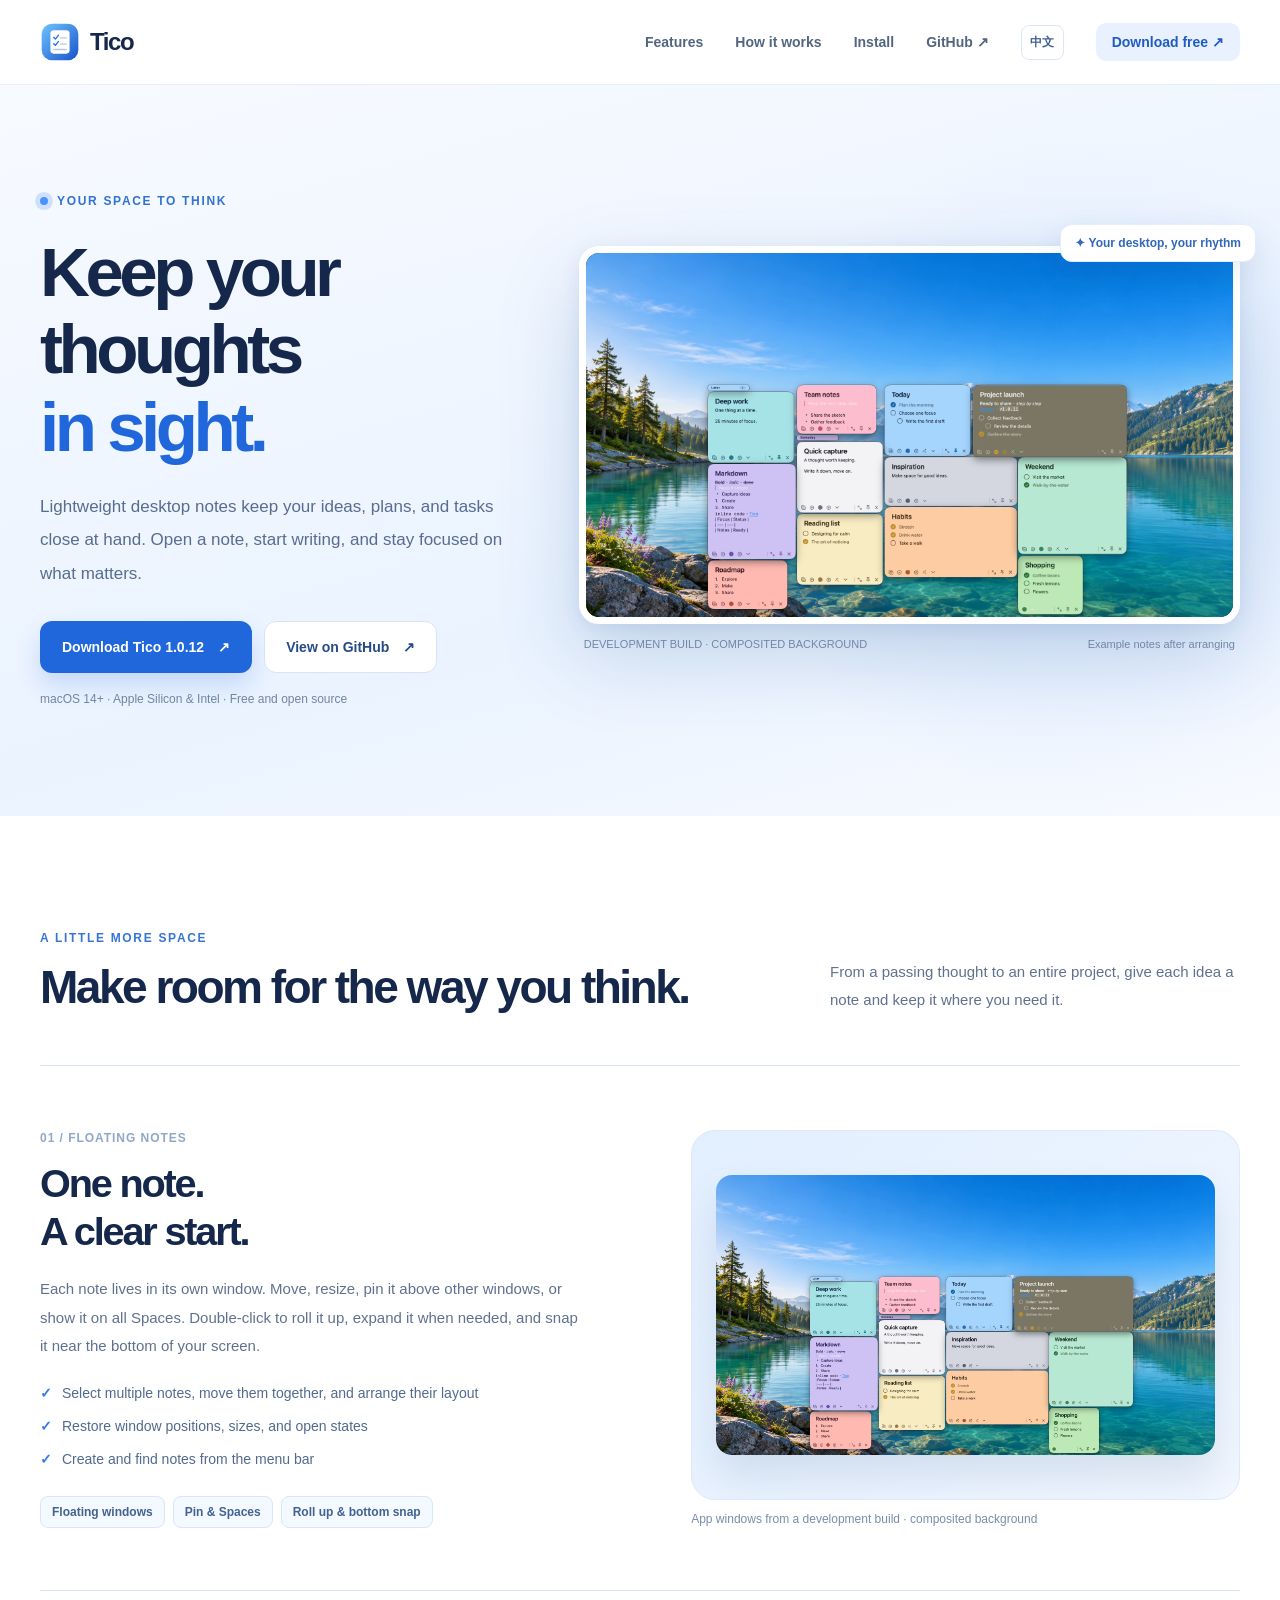
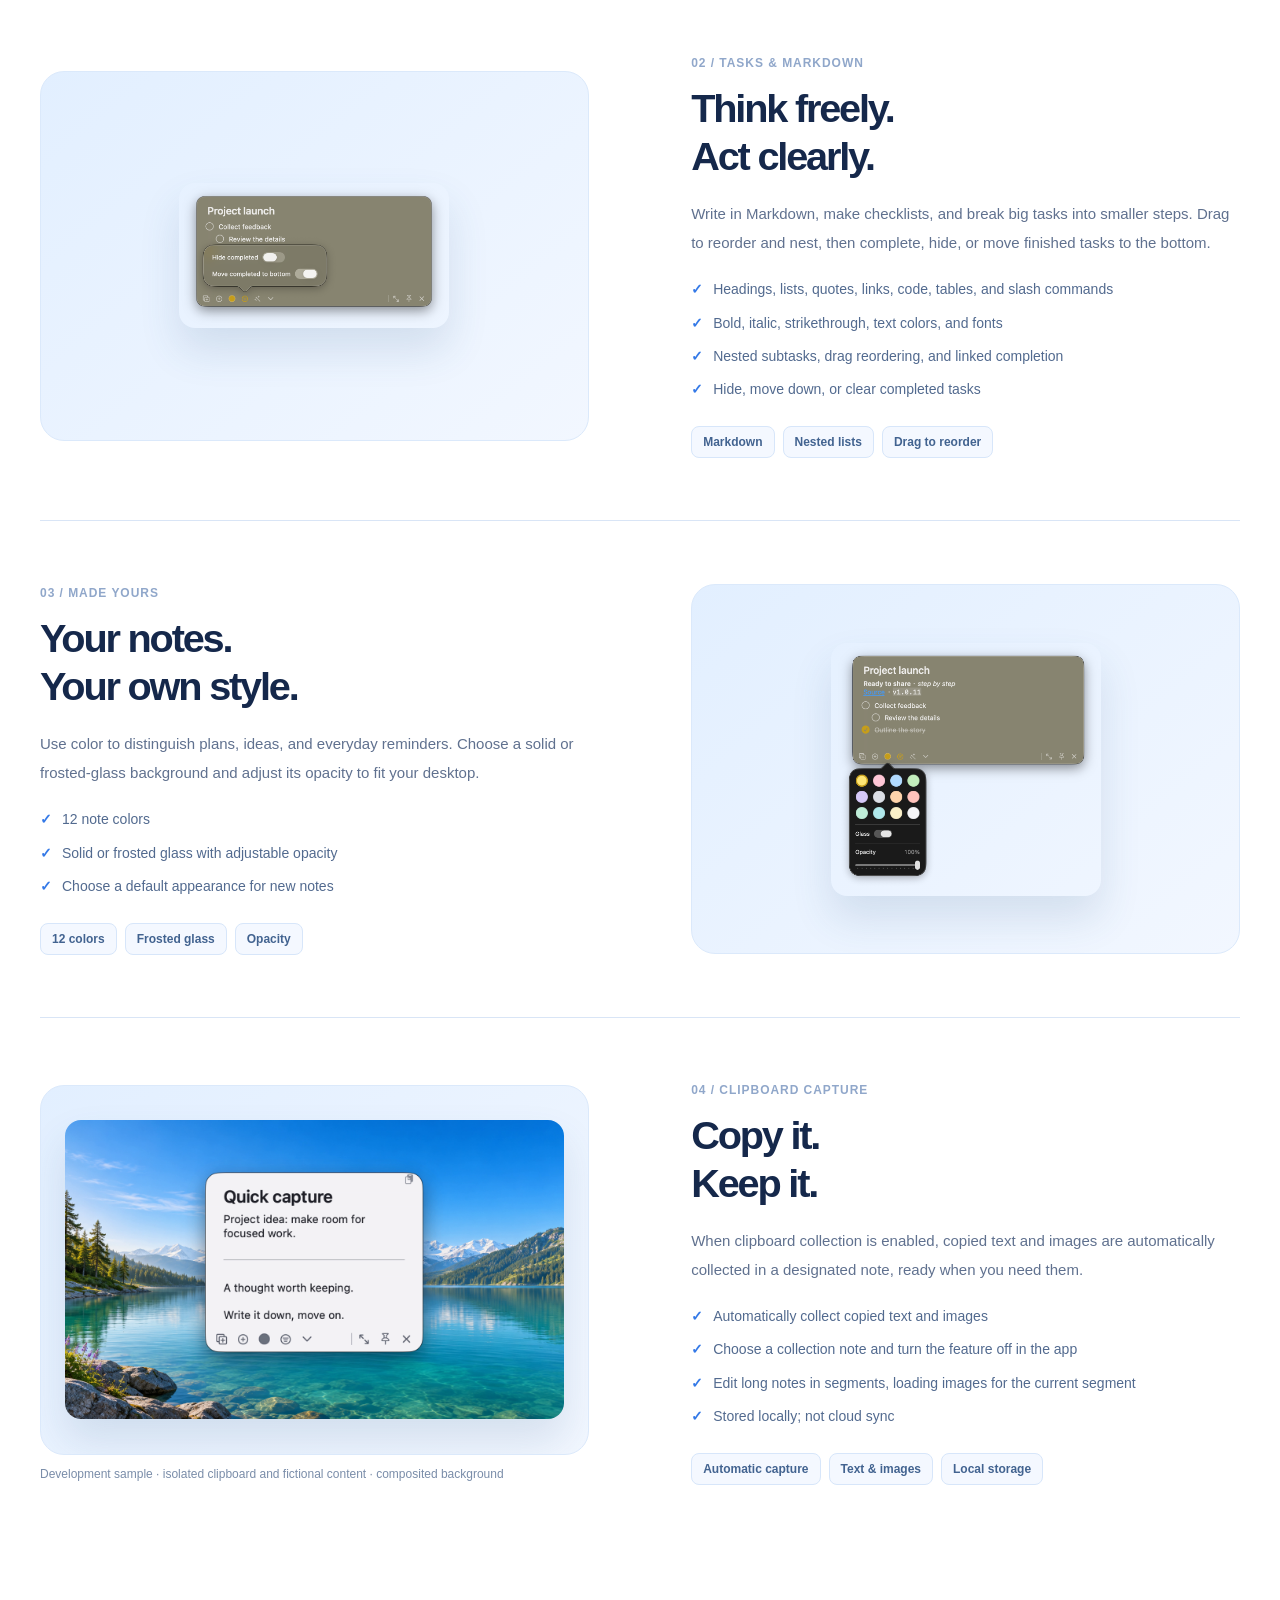
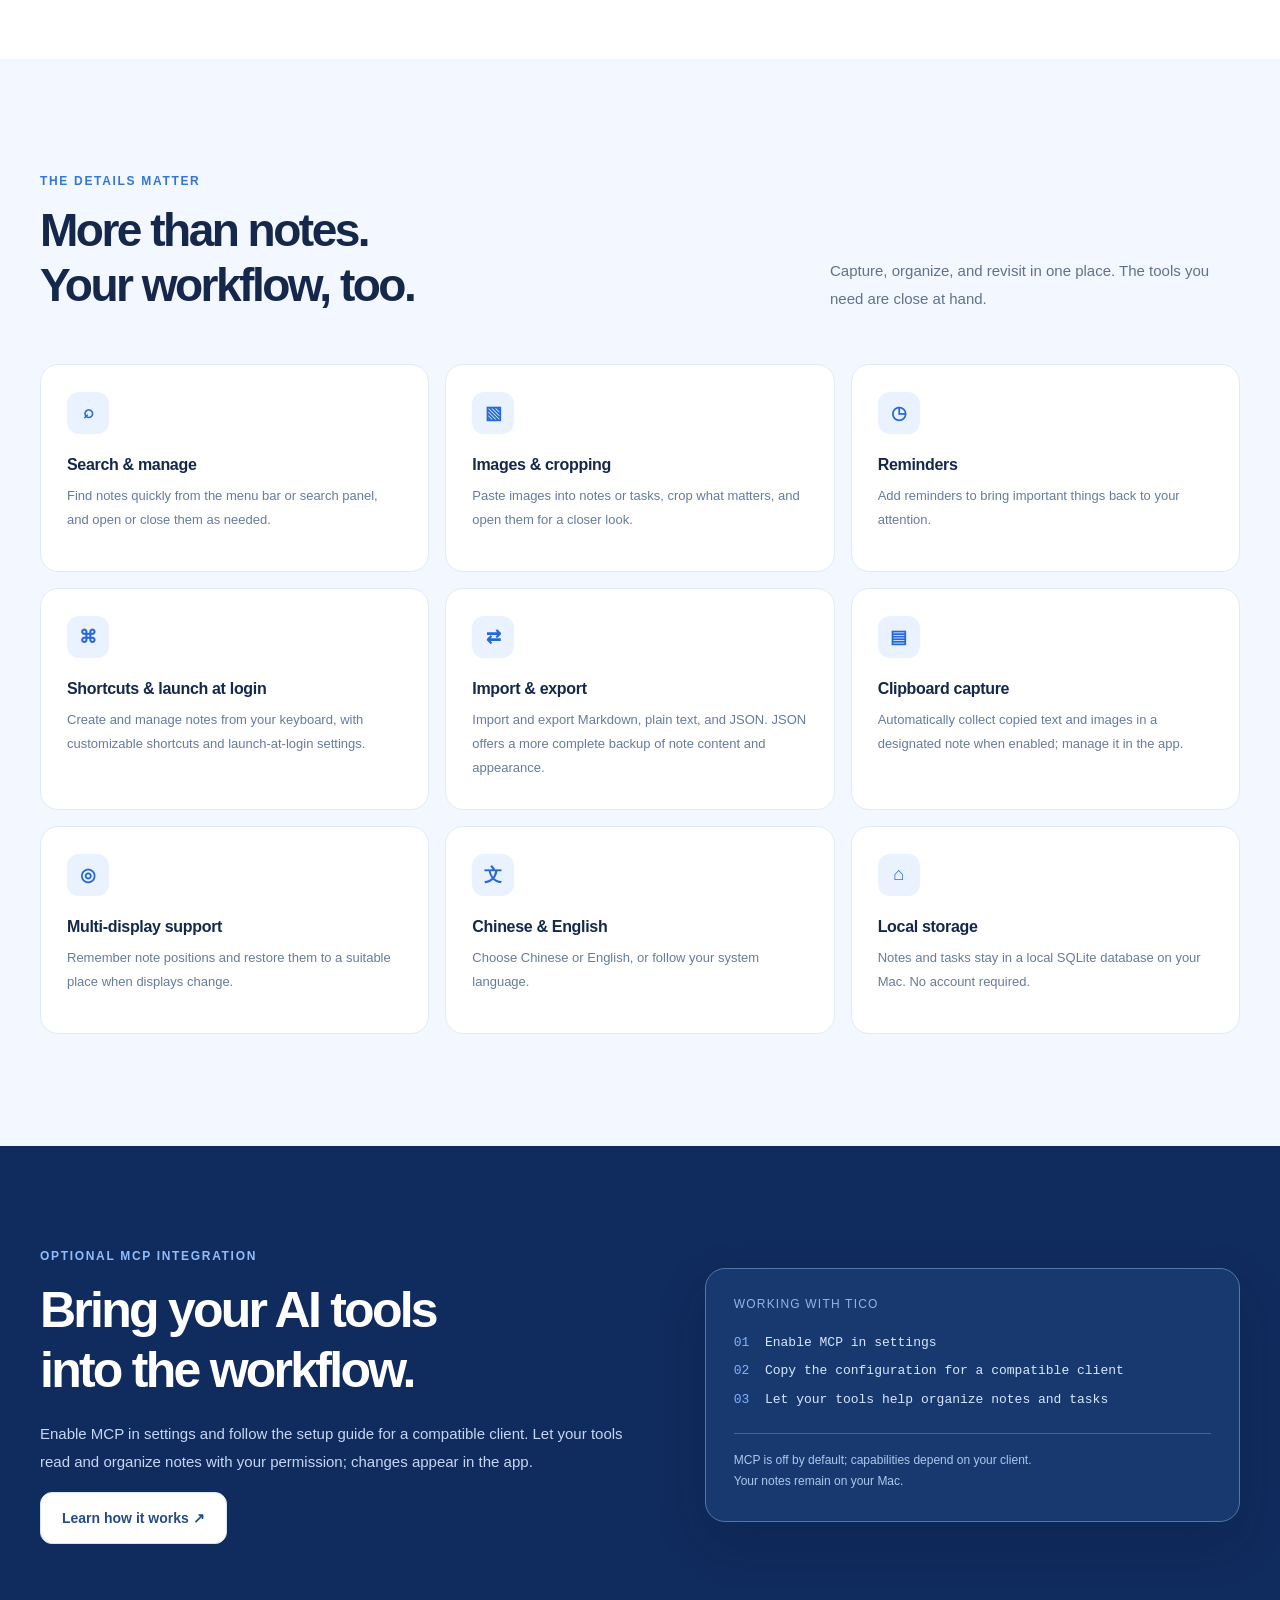
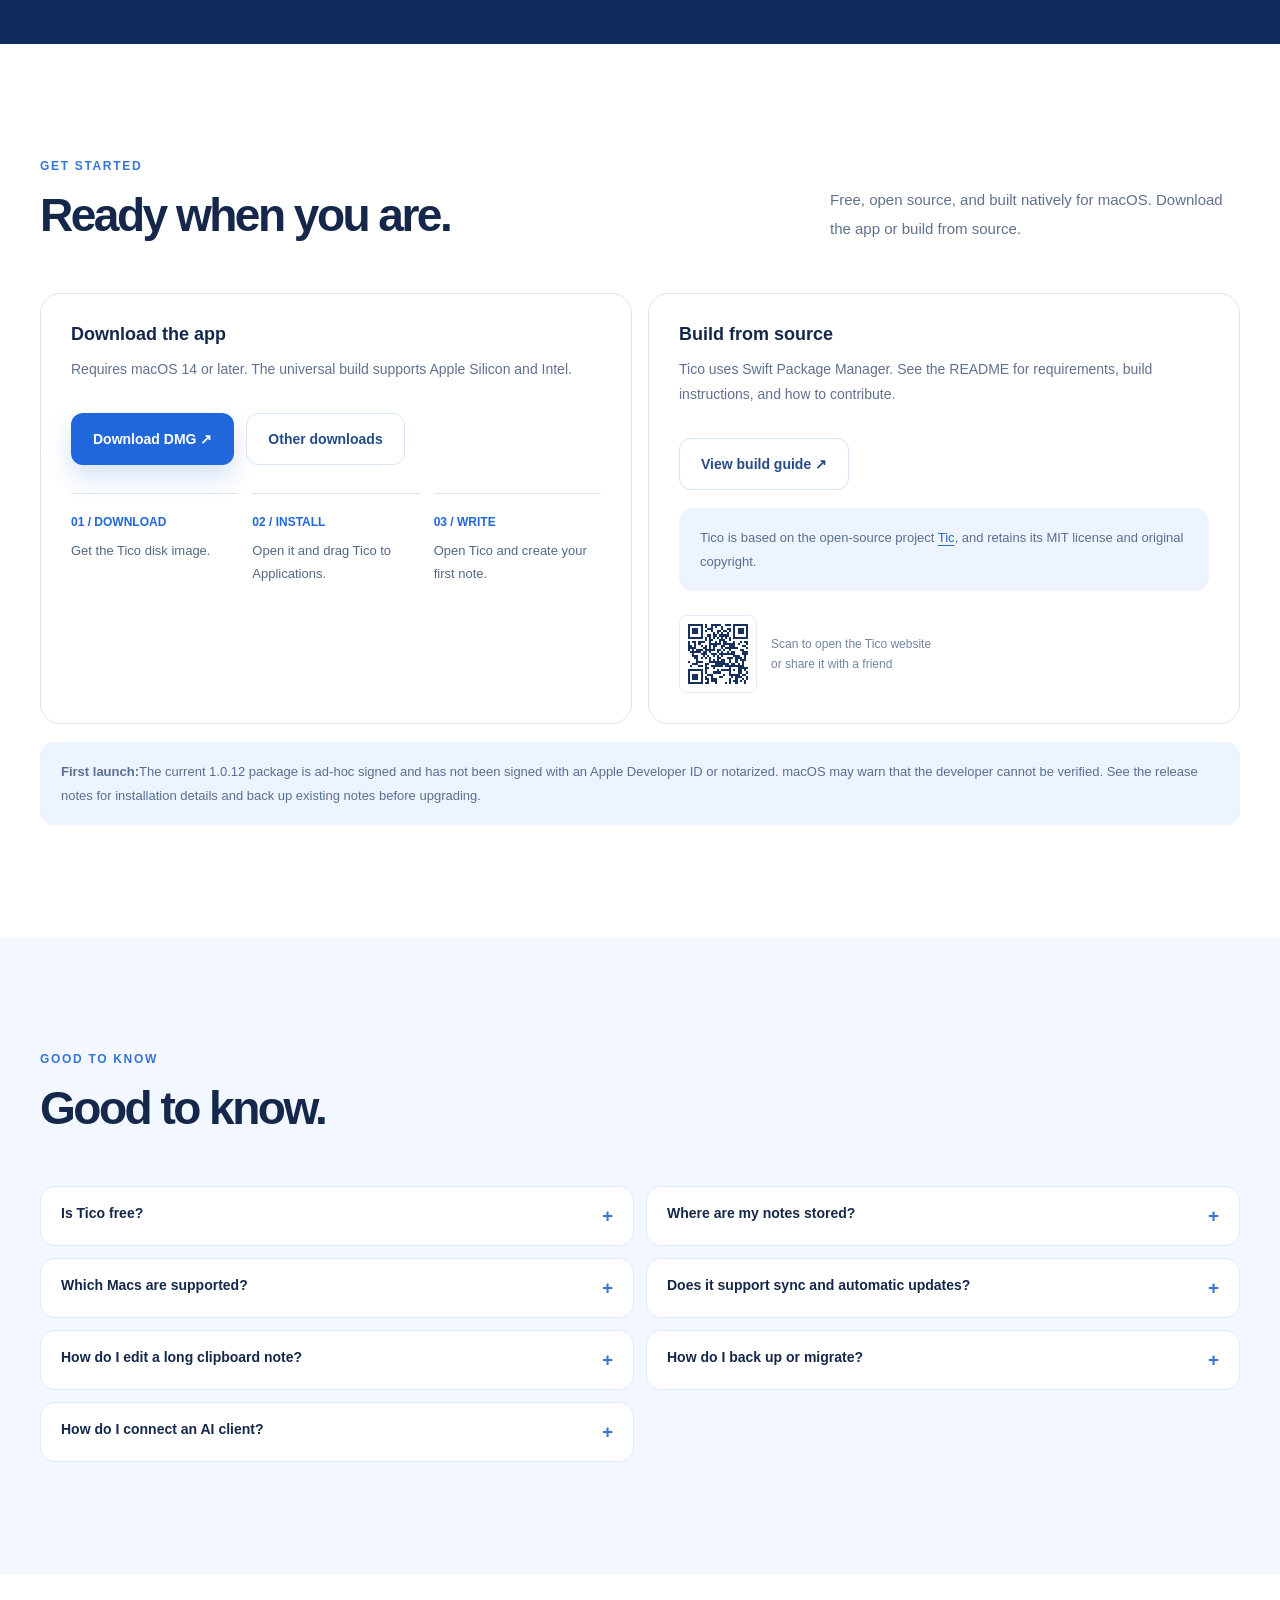
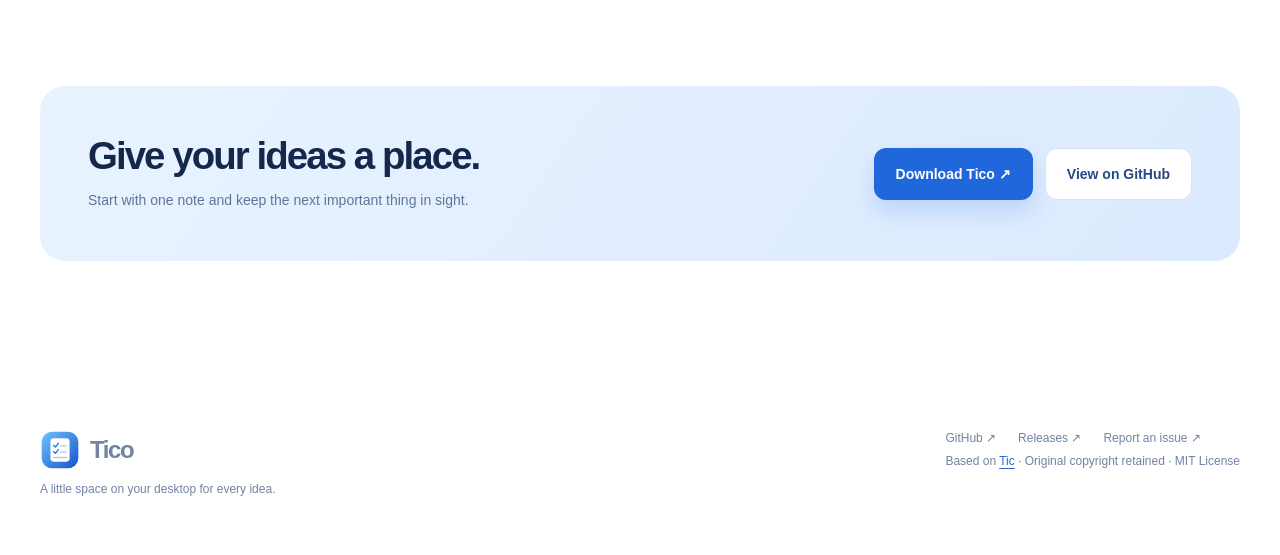
==== commit d3027f5d: "docs:[官网] 更新 1.0.12 下载说明" ====
--- a/site/tico-pages/index.html
+++ b/site/tico-pages/index.html
@@ -22,13 +22,13 @@
   <a class="skip" href="#main">跳至主要内容</a>
   <header class="wrap topbar"><a class="brand" href="./" aria-label="Tico 首页"><img src="./favicon.svg" alt="">Tico</a><nav class="nav" aria-label="主要导航"><a href="#features">功能</a><a href="#workflow">使用方式</a><a class="nav-hide" href="#install">安装</a><a class="nav-hide" href="https://github.com/code-wgl/Tico">GitHub ↗</a><a class="lang-toggle" href="./en.html" lang="en" data-language="en" aria-label="Switch to English">EN</a><a class="nav-cta" href="https://github.com/code-wgl/Tico/releases/latest">免费下载 ↗</a></nav></header>
   <main id="main">
-    <section class="hero"><div class="wrap hero-grid"><div><span class="eyebrow">Your space to think</span><h1>把想法，<br><em>留在眼前。</em></h1><p class="lead">一张张轻巧的桌面便签，让灵感、计划和待办自然融入你的工作空间。打开就写，重要的事始终在手边。</p><div class="actions"><a class="btn primary" href="https://github.com/code-wgl/Tico/releases/download/v1.0.11/Tico-v1.0.11.dmg">下载 Tico 1.0.11 <span>↗</span></a><a class="btn secondary" href="https://github.com/code-wgl/Tico">查看 GitHub <span>↗</span></a></div><p class="hero-meta">macOS 14+ · Apple Silicon & Intel · 免费开源</p></div><div class="hero-visual"><span class="visual-tag">✦ 你的桌面，你的节奏</span><div class="app-frame"><img src="./assets/desktop-notes.png" alt="Tico 真实应用画面：不同颜色、任务状态与收起状态的示例便签排列在桌面上" width="1920" height="1080" fetchpriority="high"></div><div class="visual-caption"><span>开发版实拍 · 合成背景</span><span>整理后的多张桌面便签</span></div></div></div></section>
-    <section class="section" id="workflow"><div class="wrap"><div class="section-head"><div><span class="section-kicker">A little more space</span><h2>让桌面，成为思考的延伸。</h2></div><p>从一条临时想法到一整个项目，把内容拆成恰到好处的便签，放在你需要它的地方。</p></div><div class="feature-row"><div class="feature-copy"><span class="feature-number">01 / FLOATING NOTES</span><h2>一张便签，<br>一个清晰的开始。</h2><p>便签拥有独立窗口。随心移动、调整大小、置顶，或让它出现在所有空间。双击收起成轻巧标题栏，需要时再展开；靠近屏幕底部时还可吸附。</p><ul><li>多选便签，拖动成组，智能整理布局</li><li>保留窗口位置、尺寸与打开状态</li><li>在菜单栏快速新建和查找便签</li></ul><div class="pill-list"><span class="pill">独立窗口</span><span class="pill">置顶与空间</span><span class="pill">收起与底部吸附</span></div></div><div><div class="feature-visual"><img class="screen" src="./assets/desktop-notes.png" alt="Tico 真实应用画面：多张示例便签排列在桌面上" loading="lazy"></div><div class="video-note">开发版应用窗口实拍 · 背景为合成图</div></div></div><div class="feature-row reverse"><div class="feature-copy"><span class="feature-number">02 / TASKS & MARKDOWN</span><h2>想法可以自由，<br>行动也可以有序。</h2><p>写下 Markdown，创建清单，把大任务拆成小步骤。拖动任务调整顺序和层级；完成、隐藏或将已完成项目移到底部，让下一步始终清楚。</p><ul><li>标题、列表、引用、链接、代码、表格与斜杠命令</li><li>粗体、斜体、删除线以及文字颜色和字体</li><li>多级子任务、拖拽排序与完成状态联动</li><li>隐藏、沉底或清理已完成任务</li></ul><div class="pill-list"><span class="pill">Markdown</span><span class="pill">嵌套清单</span><span class="pill">拖拽排序</span></div></div><div class="feature-visual"><img class="screen media-vertical" src="./assets/task-options.png" alt="真实 Tico 任务选项：隐藏已完成任务或将其移动到底部" loading="lazy"></div></div><div class="feature-row"><div class="feature-copy"><span class="feature-number">03 / MADE YOURS</span><h2>你的便签，<br>有自己的样子。</h2><p>用颜色区分计划、灵感与生活琐事。选择纯色或毛玻璃背景、调整不透明度，让每张便签自然地融入桌面。</p><ul><li>12 种便签颜色</li><li>纯色与毛玻璃背景，支持不透明度调整</li><li>为新便签设置适合自己的默认外观</li></ul><div class="pill-list"><span class="pill">12 色</span><span class="pill">毛玻璃</span><span class="pill">不透明度</span></div></div><div class="feature-visual"><img class="screen media-vertical" src="./assets/colors.png" alt="真实 Tico 颜色与背景面板，展示可选颜色、毛玻璃和不透明度" loading="lazy"></div></div><div class="feature-row reverse"><div class="feature-copy"><span class="feature-number">04 / CLIPBOARD CAPTURE</span><h2>复制即收集，<br>灵感不漏接。</h2><p>开启剪贴板收集时，复制的文字和图片会自动整理到指定便签。临时的片段、稍后的参考，都能在桌面上找到。</p><ul><li>复制文字与图片后自动收集</li><li>指定收集便签，随时在应用中关闭</li><li>保存在本机，不是云同步</li></ul><div class="pill-list"><span class="pill">自动收集</span><span class="pill">文字与图片</span><span class="pill">本地保存</span></div></div><div><div class="feature-visual"><img class="screen" src="./assets/clipboard-capture.png" alt="Tico 开发版剪贴板便签，展示已收集的虚构文本" loading="lazy"></div><div class="video-note">开发版样例 · 隔离剪贴板与虚构内容 · 合成背景</div></div></div></div></section>
+    <section class="hero"><div class="wrap hero-grid"><div><span class="eyebrow">Your space to think</span><h1>把想法，<br><em>留在眼前。</em></h1><p class="lead">一张张轻巧的桌面便签，让灵感、计划和待办自然融入你的工作空间。打开就写，重要的事始终在手边。</p><div class="actions"><a class="btn primary" href="https://github.com/code-wgl/Tico/releases/download/v1.0.12/Tico-v1.0.12.dmg">下载 Tico 1.0.12 <span>↗</span></a><a class="btn secondary" href="https://github.com/code-wgl/Tico">查看 GitHub <span>↗</span></a></div><p class="hero-meta">macOS 14+ · Apple Silicon & Intel · 免费开源</p></div><div class="hero-visual"><span class="visual-tag">✦ 你的桌面，你的节奏</span><div class="app-frame"><img src="./assets/desktop-notes.png" alt="Tico 真实应用画面：不同颜色、任务状态与收起状态的示例便签排列在桌面上" width="1920" height="1080" fetchpriority="high"></div><div class="visual-caption"><span>开发版实拍 · 合成背景</span><span>整理后的多张桌面便签</span></div></div></div></section>
+    <section class="section" id="workflow"><div class="wrap"><div class="section-head"><div><span class="section-kicker">A little more space</span><h2>让桌面，成为思考的延伸。</h2></div><p>从一条临时想法到一整个项目，把内容拆成恰到好处的便签，放在你需要它的地方。</p></div><div class="feature-row"><div class="feature-copy"><span class="feature-number">01 / FLOATING NOTES</span><h2>一张便签，<br>一个清晰的开始。</h2><p>便签拥有独立窗口。随心移动、调整大小、置顶，或让它出现在所有空间。双击收起成轻巧标题栏，需要时再展开；靠近屏幕底部时还可吸附。</p><ul><li>多选便签，拖动成组，智能整理布局</li><li>保留窗口位置、尺寸与打开状态</li><li>在菜单栏快速新建和查找便签</li></ul><div class="pill-list"><span class="pill">独立窗口</span><span class="pill">置顶与空间</span><span class="pill">收起与底部吸附</span></div></div><div><div class="feature-visual"><img class="screen" src="./assets/desktop-notes.png" alt="Tico 真实应用画面：多张示例便签排列在桌面上" loading="lazy"></div><div class="video-note">开发版应用窗口实拍 · 背景为合成图</div></div></div><div class="feature-row reverse"><div class="feature-copy"><span class="feature-number">02 / TASKS & MARKDOWN</span><h2>想法可以自由，<br>行动也可以有序。</h2><p>写下 Markdown，创建清单，把大任务拆成小步骤。拖动任务调整顺序和层级；完成、隐藏或将已完成项目移到底部，让下一步始终清楚。</p><ul><li>标题、列表、引用、链接、代码、表格与斜杠命令</li><li>粗体、斜体、删除线以及文字颜色和字体</li><li>多级子任务、拖拽排序与完成状态联动</li><li>隐藏、沉底或清理已完成任务</li></ul><div class="pill-list"><span class="pill">Markdown</span><span class="pill">嵌套清单</span><span class="pill">拖拽排序</span></div></div><div class="feature-visual"><img class="screen media-vertical" src="./assets/task-options.png" alt="真实 Tico 任务选项：隐藏已完成任务或将其移动到底部" loading="lazy"></div></div><div class="feature-row"><div class="feature-copy"><span class="feature-number">03 / MADE YOURS</span><h2>你的便签，<br>有自己的样子。</h2><p>用颜色区分计划、灵感与生活琐事。选择纯色或毛玻璃背景、调整不透明度，让每张便签自然地融入桌面。</p><ul><li>12 种便签颜色</li><li>纯色与毛玻璃背景，支持不透明度调整</li><li>为新便签设置适合自己的默认外观</li></ul><div class="pill-list"><span class="pill">12 色</span><span class="pill">毛玻璃</span><span class="pill">不透明度</span></div></div><div class="feature-visual"><img class="screen media-vertical" src="./assets/colors.png" alt="真实 Tico 颜色与背景面板，展示可选颜色、毛玻璃和不透明度" loading="lazy"></div></div><div class="feature-row reverse"><div class="feature-copy"><span class="feature-number">04 / CLIPBOARD CAPTURE</span><h2>复制即收集，<br>灵感不漏接。</h2><p>开启剪贴板收集时，复制的文字和图片会自动整理到指定便签。临时的片段、稍后的参考，都能在桌面上找到。</p><ul><li>复制文字与图片后自动收集</li><li>指定收集便签，随时在应用中关闭</li><li>长便签分段编辑，图片随当前分段加载</li><li>保存在本机，不是云同步</li></ul><div class="pill-list"><span class="pill">自动收集</span><span class="pill">文字与图片</span><span class="pill">本地保存</span></div></div><div><div class="feature-visual"><img class="screen" src="./assets/clipboard-capture.png" alt="Tico 开发版剪贴板便签，展示已收集的虚构文本" loading="lazy"></div><div class="video-note">开发版样例 · 隔离剪贴板与虚构内容 · 合成背景</div></div></div></div></section>
     <section class="section soft" id="features"><div class="wrap"><div class="section-head"><div><span class="section-kicker">The details matter</span><h2>不止是便签。<br>也是你的工作流。</h2></div><p>把记录、整理和回顾放在一起。简单的界面之下，常用的工具都在手边。</p></div><div class="feature-grid"><article class="feature-card"><span class="feature-icon">⌕</span><h3>搜索与管理</h3><p>通过菜单栏和搜索面板快速找到便签，管理、打开或关闭需要的内容。</p></article><article class="feature-card"><span class="feature-icon">▧</span><h3>图片与裁剪</h3><p>将图片粘贴到便签或任务中，裁剪需要的部分，并打开查看。</p></article><article class="feature-card"><span class="feature-icon">◷</span><h3>提醒</h3><p>为需要记住的事添加提醒，让想法在合适的时候回到眼前。</p></article><article class="feature-card"><span class="feature-icon">⌘</span><h3>快捷键与登录启动</h3><p>用键盘新建、操作便签；根据自己的习惯调整快捷键和登录启动设置。</p></article><article class="feature-card"><span class="feature-icon">⇄</span><h3>导入与导出</h3><p>支持 Markdown、纯文本和 JSON；用 JSON 备份更完整的便签内容与外观。</p></article><article class="feature-card"><span class="feature-icon">▤</span><h3>可选剪贴板收集</h3><p>需要时将复制的文字和图片收集到指定便签，在应用内管理这一功能。</p></article><article class="feature-card"><span class="feature-icon">◎</span><h3>为多显示器而设计</h3><p>记住便签位置，在显示器连接变化后尽量恢复到合适的位置。</p></article><article class="feature-card"><span class="feature-icon">文</span><h3>中英文界面</h3><p>选择中文、英文，或跟随系统语言，使用熟悉的表达方式。</p></article><article class="feature-card"><span class="feature-icon">⌂</span><h3>本地保存</h3><p>便签和任务保存在 Mac 本地的 SQLite 数据库中，无需注册账号。</p></article></div></div></section>
     <section class="band"><div class="wrap band-inner"><div><span class="section-kicker" style="color:#91bdff">OPTIONAL MCP INTEGRATION</span><h2>让你的 AI 工具，<br>也能参与进来。</h2><p>在设置中开启 MCP，并按引导配置兼容的客户端。让工具在你的授权下读取和整理便签，变更会反映到应用中。</p><a class="btn secondary" href="https://github.com/code-wgl/Tico#使用-usage">了解使用方式 ↗</a></div><div class="code-card" aria-label="MCP 可选连接示意"><small>WORKING WITH TICO</small><div class="code-line"><b>01</b> &nbsp;在设置中开启 MCP</div><div class="code-line"><b>02</b> &nbsp;为兼容客户端复制配置</div><div class="code-line"><b>03</b> &nbsp;让工具协助整理便签与任务</div><div class="code-foot">MCP 默认关闭；具体能力取决于客户端配置。<br>你的便签仍保存在本机。</div></div></div></section>
-    <section class="section" id="install"><div class="wrap"><div class="section-head"><div><span class="section-kicker">GET STARTED</span><h2>准备好，开始记录。</h2></div><p>免费、开源，为 macOS 原生打造。下载预构建版本，或从源码开始。</p></div><div class="install-grid"><div class="install-card"><h3>下载应用</h3><p>适用于 macOS 14 或更高版本，通用构建支持 Apple Silicon 与 Intel。</p><div class="actions"><a class="btn primary" href="https://github.com/code-wgl/Tico/releases/download/v1.0.11/Tico-v1.0.11.dmg">下载 DMG ↗</a><a class="btn secondary" href="https://github.com/code-wgl/Tico/releases/tag/v1.0.11">其他下载</a></div><div class="steps"><div class="step"><b>01 / 下载</b>获取 Tico 安装映像。</div><div class="step"><b>02 / 安装</b>打开映像，拖入 Applications。</div><div class="step"><b>03 / 记录</b>打开 Tico，新建第一张便签。</div></div></div><div class="install-card"><h3>从源码构建</h3><p>项目使用 Swift Package Manager。查看 README，了解环境要求、构建命令与参与贡献的方式。</p><div class="actions"><a class="btn secondary" href="https://github.com/code-wgl/Tico#从源码构建-build-from-source">查看构建指南 ↗</a></div><div class="note-box">Tico 基于开源项目 <a class="text-link" href="https://github.com/kasvith/tic">Tic</a>，保留其 MIT 许可证及原作者版权声明。</div><div class="qr"><img src="./assets/site-qr.svg" alt="扫描二维码打开 Tico 官网" width="78" height="78"><span>扫码打开 Tico 官网<br>也可以分享给朋友</span></div></div></div><div class="note-box"><strong>首次打开提示：</strong>当前 1.0.11 安装包采用 ad-hoc 签名，尚未使用 Apple Developer ID 签名或经过公证，macOS 首次打开时可能提示无法验证开发者。请在发行页面查看安装说明；升级前建议备份已有便签数据。</div></div></section>
-    <section class="section soft"><div class="wrap"><div class="section-head"><div><span class="section-kicker">GOOD TO KNOW</span><h2>你可能还想知道。</h2></div></div><div class="faq"><details><summary>Tico 免费吗？</summary><p>是的。Tico 是免费开源软件，采用 MIT 许可证。你可以查看源码、提交问题或参与改进。</p></details><details><summary>我的便签保存在哪里？</summary><p>正式版在 Mac 本地保存数据，沿用 Tic 的应用标识和数据目录。开发版使用独立目录。建议定期导出备份。</p></details><details><summary>支持哪些 Mac？</summary><p>当前发行包要求 macOS 14 或更高版本，支持 Apple Silicon 和 Intel。请查看发行页面的具体说明。</p></details><details><summary>支持同步和自动更新吗？</summary><p>当前 1.0.11 版本未启用上游文件夹同步和自动更新。请手动备份，并在 GitHub Releases 查看新版本。</p></details><details><summary>如何备份或迁移？</summary><p>可以导出 Markdown、纯文本或 JSON。JSON 更适合完整备份；纯文本不包含图片和外观。</p></details><details><summary>如何连接 AI 客户端？</summary><p>在应用设置中按需开启 MCP，按界面提示为兼容的客户端配置。MCP 默认关闭。</p></details></div></div></section>
-    <section class="section"><div class="wrap"><div class="final-cta"><div><h2>给想法一个位置。</h2><p>从一张便签开始，让下一件重要的事留在眼前。</p></div><div class="actions"><a class="btn primary" href="https://github.com/code-wgl/Tico/releases/download/v1.0.11/Tico-v1.0.11.dmg">下载 Tico ↗</a><a class="btn secondary" href="https://github.com/code-wgl/Tico">在 GitHub 查看</a></div></div></div></section>
+    <section class="section" id="install"><div class="wrap"><div class="section-head"><div><span class="section-kicker">GET STARTED</span><h2>准备好，开始记录。</h2></div><p>免费、开源，为 macOS 原生打造。下载预构建版本，或从源码开始。</p></div><div class="install-grid"><div class="install-card"><h3>下载应用</h3><p>适用于 macOS 14 或更高版本，通用构建支持 Apple Silicon 与 Intel。</p><div class="actions"><a class="btn primary" href="https://github.com/code-wgl/Tico/releases/download/v1.0.12/Tico-v1.0.12.dmg">下载 DMG ↗</a><a class="btn secondary" href="https://github.com/code-wgl/Tico/releases/tag/v1.0.12">其他下载</a></div><div class="steps"><div class="step"><b>01 / 下载</b>获取 Tico 安装映像。</div><div class="step"><b>02 / 安装</b>打开映像，拖入 Applications。</div><div class="step"><b>03 / 记录</b>打开 Tico，新建第一张便签。</div></div></div><div class="install-card"><h3>从源码构建</h3><p>项目使用 Swift Package Manager。查看 README，了解环境要求、构建命令与参与贡献的方式。</p><div class="actions"><a class="btn secondary" href="https://github.com/code-wgl/Tico#从源码构建-build-from-source">查看构建指南 ↗</a></div><div class="note-box">Tico 基于开源项目 <a class="text-link" href="https://github.com/kasvith/tic">Tic</a>，保留其 MIT 许可证及原作者版权声明。</div><div class="qr"><img src="./assets/site-qr.svg" alt="扫描二维码打开 Tico 官网" width="78" height="78"><span>扫码打开 Tico 官网<br>也可以分享给朋友</span></div></div></div><div class="note-box"><strong>首次打开提示：</strong>当前 1.0.12 安装包采用 ad-hoc 签名，尚未使用 Apple Developer ID 签名或经过公证，macOS 首次打开时可能提示无法验证开发者。请在发行页面查看安装说明；升级前建议备份已有便签数据。</div></div></section>
+    <section class="section soft"><div class="wrap"><div class="section-head"><div><span class="section-kicker">GOOD TO KNOW</span><h2>你可能还想知道。</h2></div></div><div class="faq"><details><summary>Tico 免费吗？</summary><p>是的。Tico 是免费开源软件，采用 MIT 许可证。你可以查看源码、提交问题或参与改进。</p></details><details><summary>我的便签保存在哪里？</summary><p>正式版在 Mac 本地保存数据，沿用 Tic 的应用标识和数据目录。开发版使用独立目录。建议定期导出备份。</p></details><details><summary>支持哪些 Mac？</summary><p>当前发行包要求 macOS 14 或更高版本，支持 Apple Silicon 和 Intel。请查看发行页面的具体说明。</p></details><details><summary>支持同步和自动更新吗？</summary><p>1.0.12 正式版会检查 Tico 的 GitHub Releases，也可从菜单栏手动检查；安装更新前需确认。1.0.11 未启用更新检查，首次升级需手动下载安装。便签保存在本机，不提供云同步；请定期备份。</p></details><details><summary>长剪贴板便签如何编辑？</summary><p>内容较长时，便签会分段显示和编辑，图片按当前分段加载。全选与撤销仅作用于当前段，切换或自动重新分段会清除当前撤销历史；其他分段内容仍会保留。</p></details><details><summary>如何备份或迁移？</summary><p>可以导出 Markdown、纯文本或 JSON。JSON 更适合完整备份；纯文本不包含图片和外观。</p></details><details><summary>如何连接 AI 客户端？</summary><p>在应用设置中按需开启 MCP，按界面提示为兼容的客户端配置。MCP 默认关闭。</p></details></div></div></section>
+    <section class="section"><div class="wrap"><div class="final-cta"><div><h2>给想法一个位置。</h2><p>从一张便签开始，让下一件重要的事留在眼前。</p></div><div class="actions"><a class="btn primary" href="https://github.com/code-wgl/Tico/releases/download/v1.0.12/Tico-v1.0.12.dmg">下载 Tico ↗</a><a class="btn secondary" href="https://github.com/code-wgl/Tico">在 GitHub 查看</a></div></div></div></section>
   </main>
   <footer><div class="wrap footer-inner"><div><a class="brand" href="./"><img src="./favicon.svg" alt="">Tico</a><div>在桌面上，给每个想法留一点空间。</div></div><div><div class="footer-links"><a href="https://github.com/code-wgl/Tico">GitHub ↗</a><a href="https://github.com/code-wgl/Tico/releases">Releases ↗</a><a href="https://github.com/code-wgl/Tico/issues">反馈问题 ↗</a></div><div>基于 <a class="text-link" href="https://github.com/kasvith/tic">Tic</a> · 保留原项目版权 · MIT License</div></div></div></footer>
   <script>document.querySelectorAll('[data-language]').forEach(function(link){link.addEventListener('click',function(){try{localStorage.setItem('tico-language',link.dataset.language)}catch(e){}})});</script>
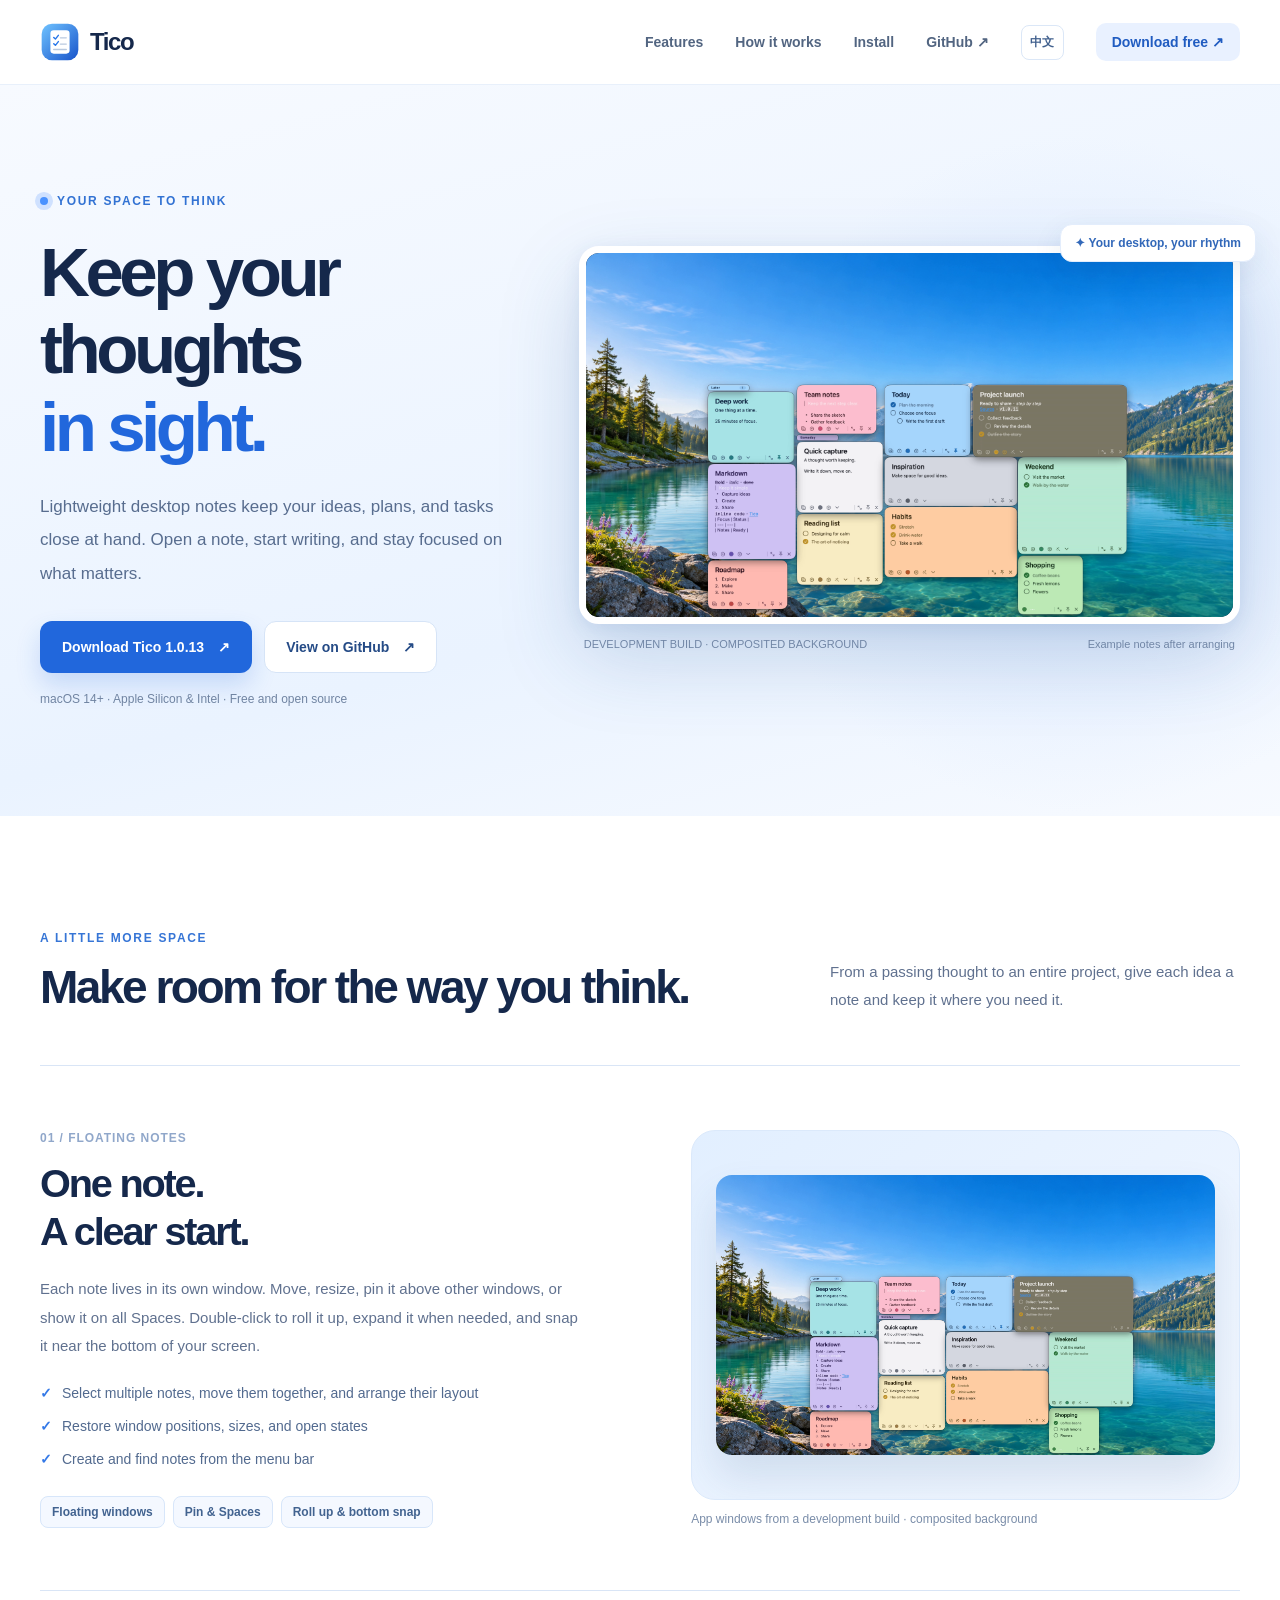
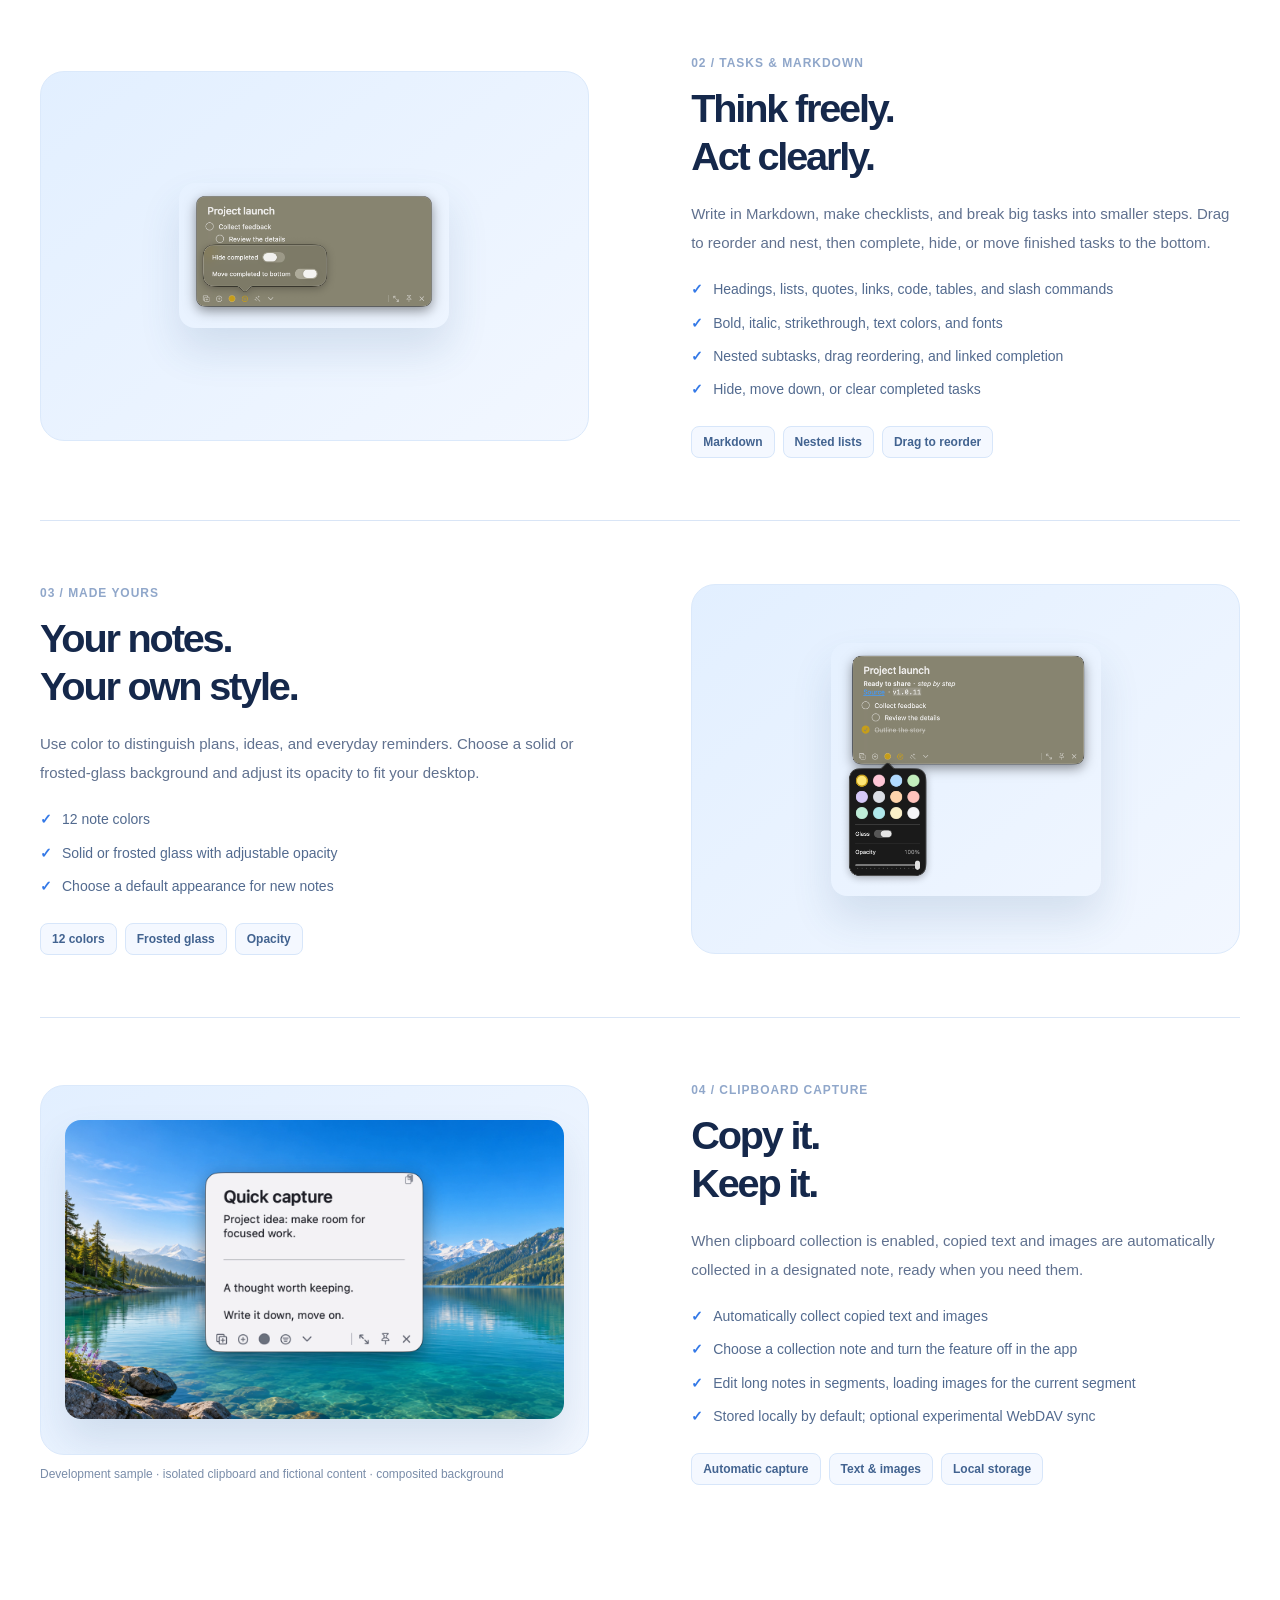
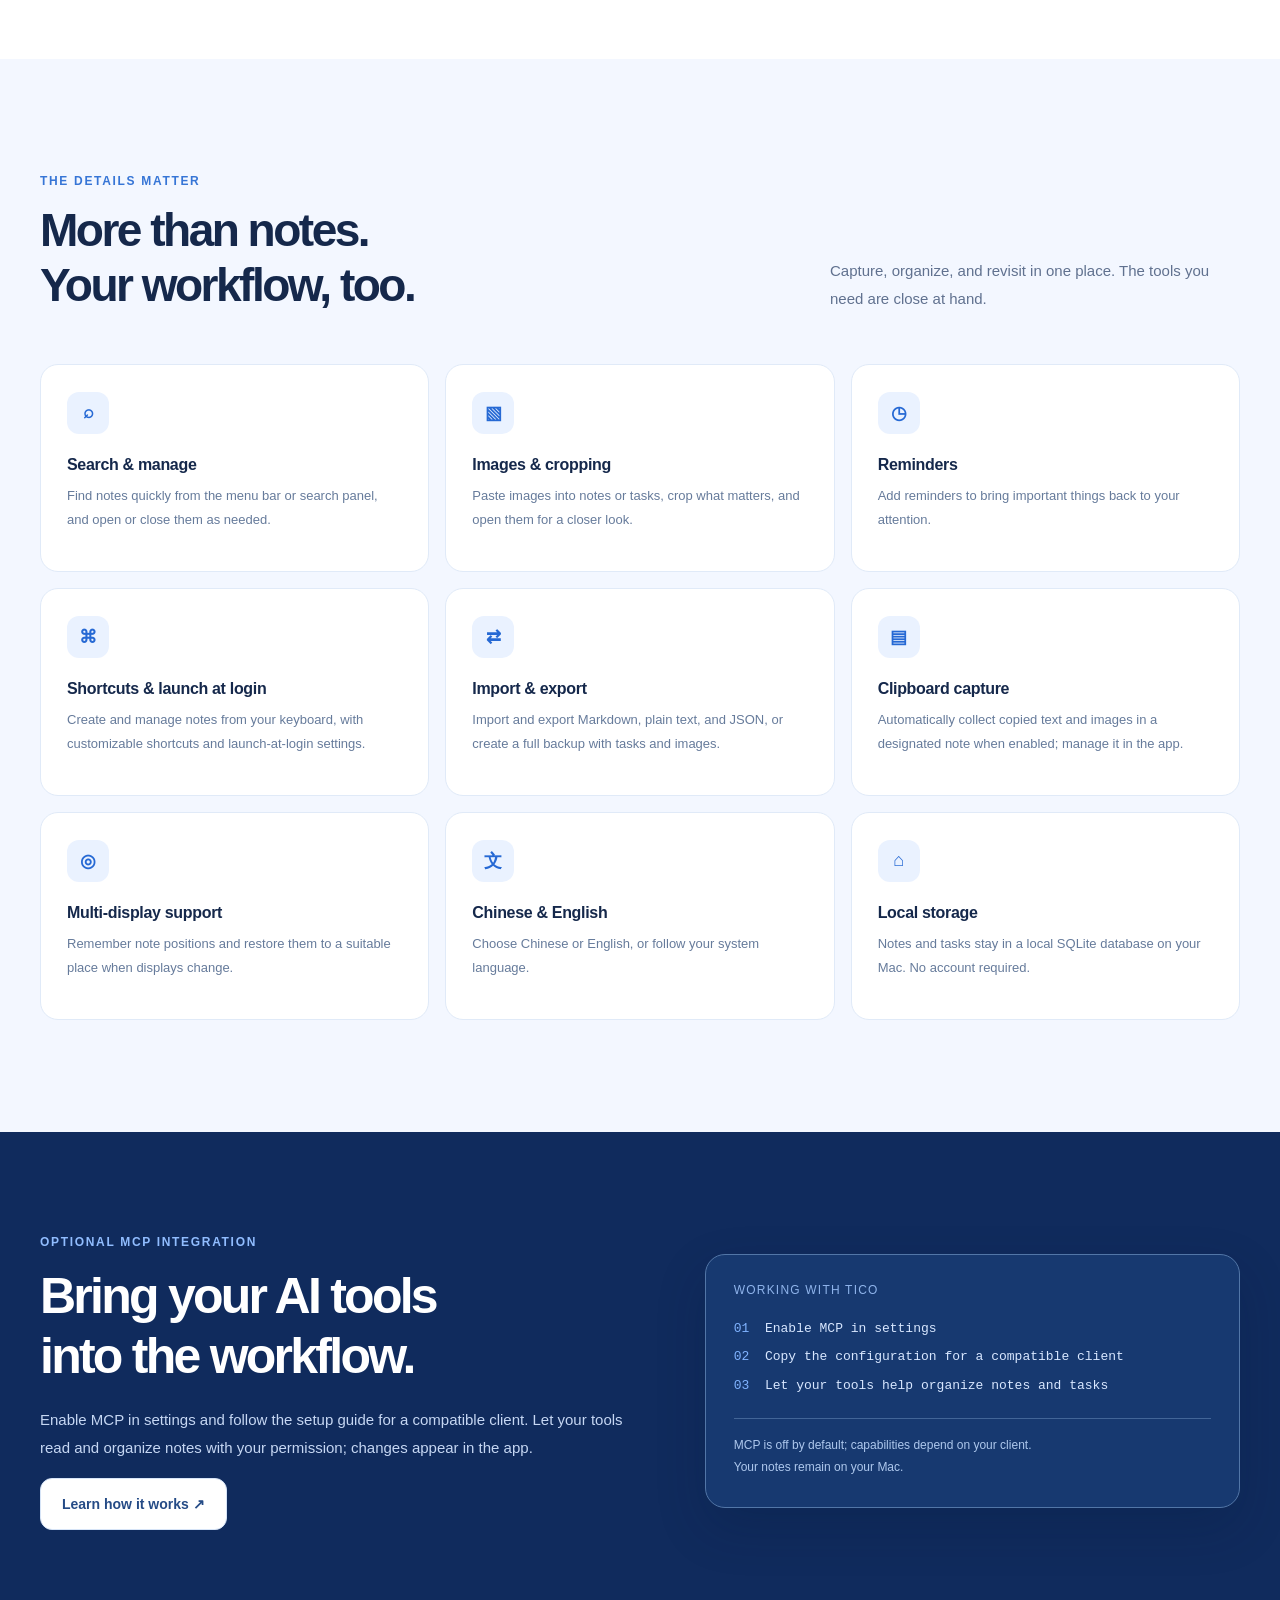
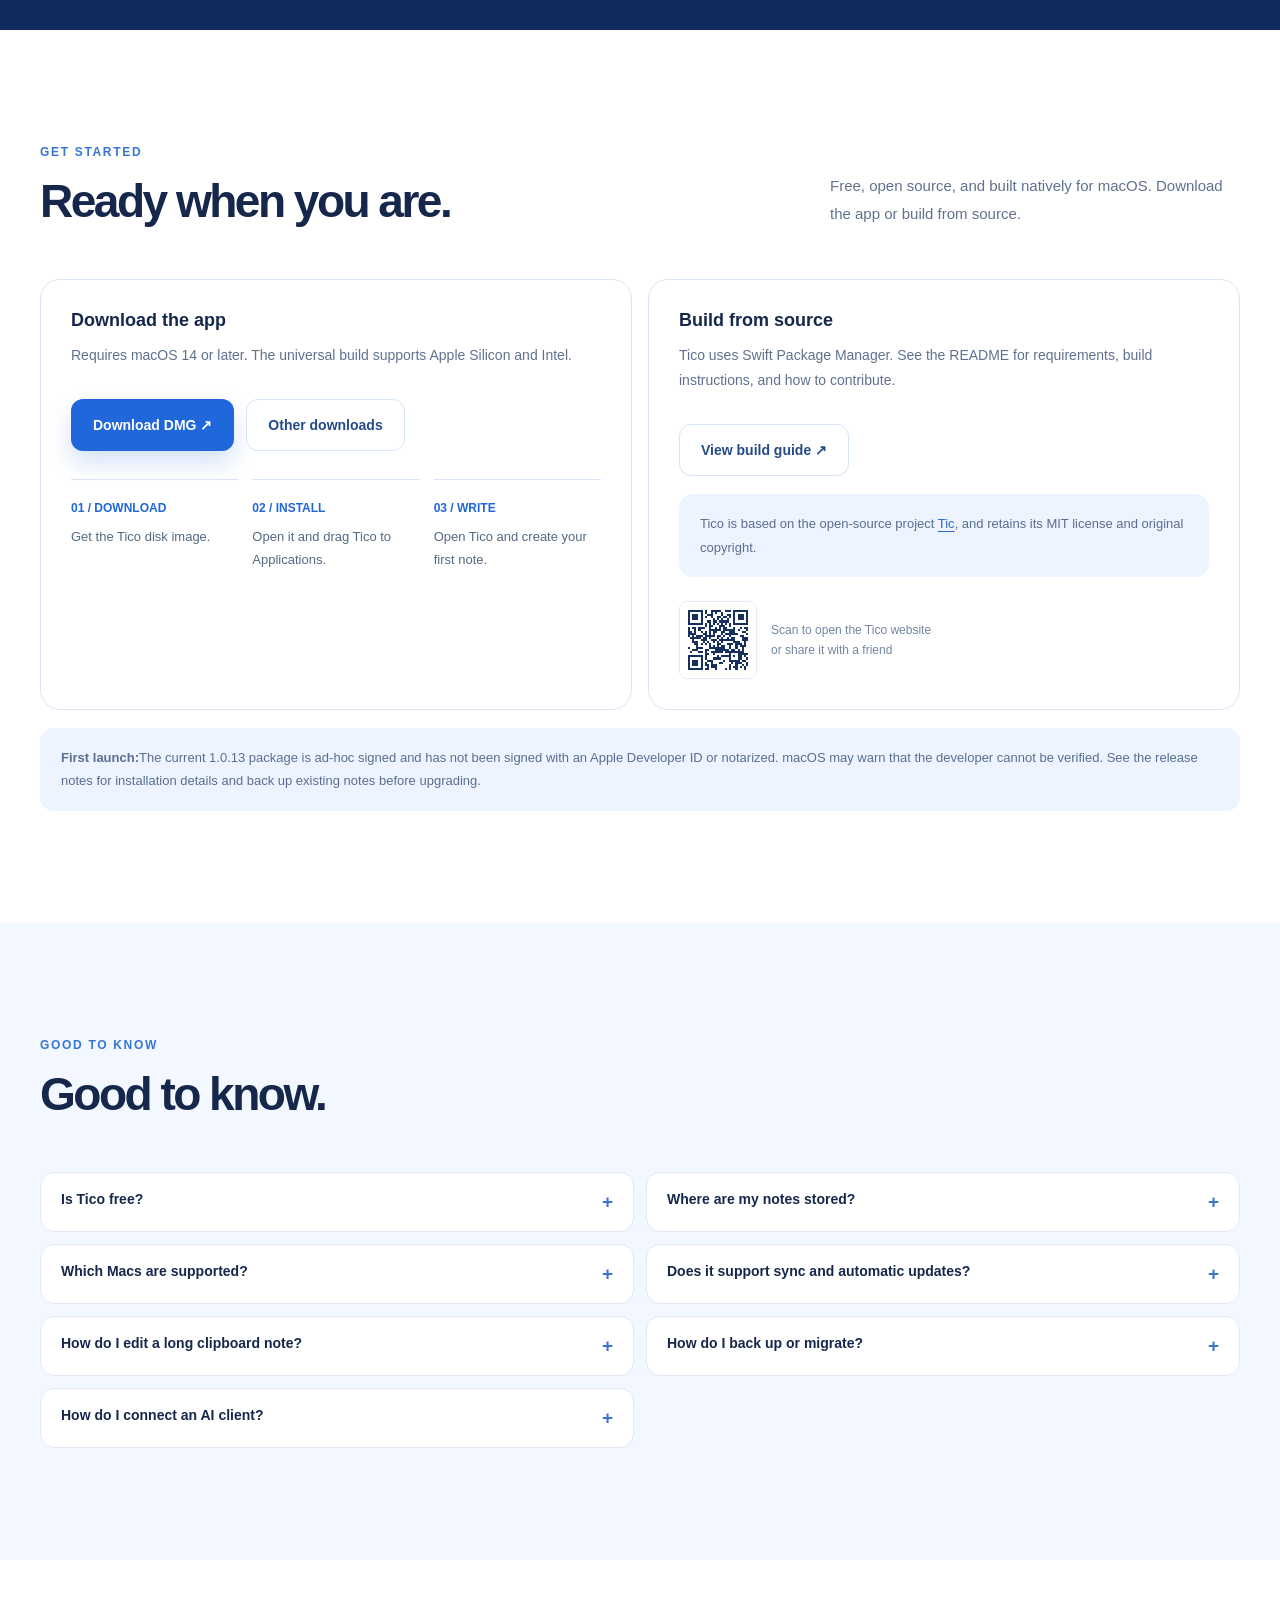
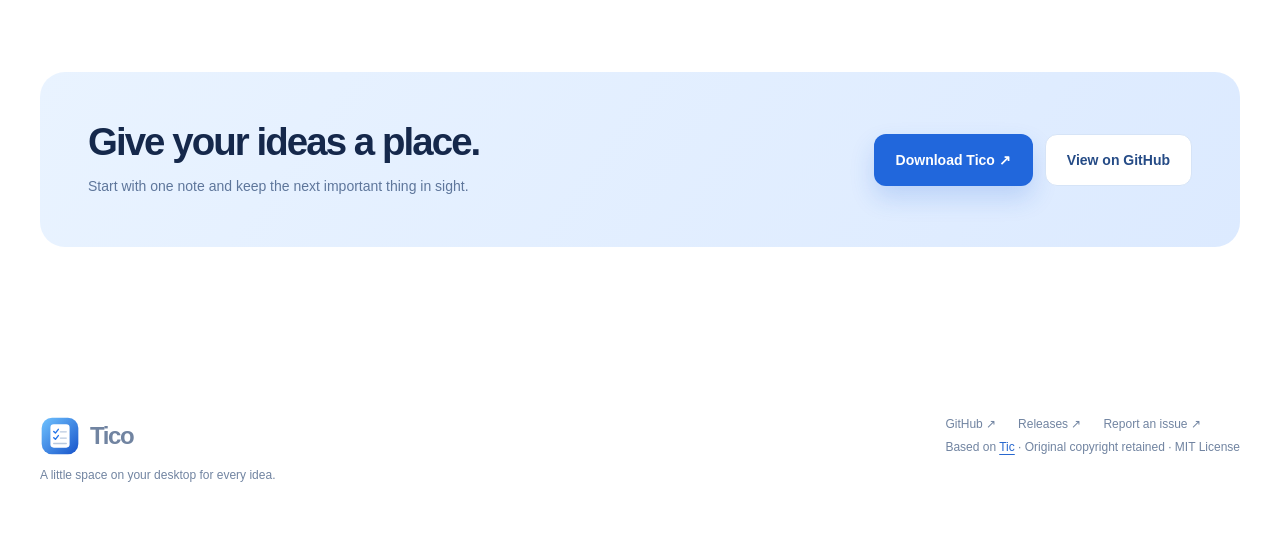
==== commit 978cfded: "docs:[官网] 更新1.0.13下载" ====
--- a/site/tico-pages/index.html
+++ b/site/tico-pages/index.html
@@ -22,13 +22,13 @@
   <a class="skip" href="#main">跳至主要内容</a>
   <header class="wrap topbar"><a class="brand" href="./" aria-label="Tico 首页"><img src="./favicon.svg" alt="">Tico</a><nav class="nav" aria-label="主要导航"><a href="#features">功能</a><a href="#workflow">使用方式</a><a class="nav-hide" href="#install">安装</a><a class="nav-hide" href="https://github.com/code-wgl/Tico">GitHub ↗</a><a class="lang-toggle" href="./en.html" lang="en" data-language="en" aria-label="Switch to English">EN</a><a class="nav-cta" href="https://github.com/code-wgl/Tico/releases/latest">免费下载 ↗</a></nav></header>
   <main id="main">
-    <section class="hero"><div class="wrap hero-grid"><div><span class="eyebrow">Your space to think</span><h1>把想法，<br><em>留在眼前。</em></h1><p class="lead">一张张轻巧的桌面便签，让灵感、计划和待办自然融入你的工作空间。打开就写，重要的事始终在手边。</p><div class="actions"><a class="btn primary" href="https://github.com/code-wgl/Tico/releases/download/v1.0.12/Tico-v1.0.12.dmg">下载 Tico 1.0.12 <span>↗</span></a><a class="btn secondary" href="https://github.com/code-wgl/Tico">查看 GitHub <span>↗</span></a></div><p class="hero-meta">macOS 14+ · Apple Silicon & Intel · 免费开源</p></div><div class="hero-visual"><span class="visual-tag">✦ 你的桌面，你的节奏</span><div class="app-frame"><img src="./assets/desktop-notes.png" alt="Tico 真实应用画面：不同颜色、任务状态与收起状态的示例便签排列在桌面上" width="1920" height="1080" fetchpriority="high"></div><div class="visual-caption"><span>开发版实拍 · 合成背景</span><span>整理后的多张桌面便签</span></div></div></div></section>
-    <section class="section" id="workflow"><div class="wrap"><div class="section-head"><div><span class="section-kicker">A little more space</span><h2>让桌面，成为思考的延伸。</h2></div><p>从一条临时想法到一整个项目，把内容拆成恰到好处的便签，放在你需要它的地方。</p></div><div class="feature-row"><div class="feature-copy"><span class="feature-number">01 / FLOATING NOTES</span><h2>一张便签，<br>一个清晰的开始。</h2><p>便签拥有独立窗口。随心移动、调整大小、置顶，或让它出现在所有空间。双击收起成轻巧标题栏，需要时再展开；靠近屏幕底部时还可吸附。</p><ul><li>多选便签，拖动成组，智能整理布局</li><li>保留窗口位置、尺寸与打开状态</li><li>在菜单栏快速新建和查找便签</li></ul><div class="pill-list"><span class="pill">独立窗口</span><span class="pill">置顶与空间</span><span class="pill">收起与底部吸附</span></div></div><div><div class="feature-visual"><img class="screen" src="./assets/desktop-notes.png" alt="Tico 真实应用画面：多张示例便签排列在桌面上" loading="lazy"></div><div class="video-note">开发版应用窗口实拍 · 背景为合成图</div></div></div><div class="feature-row reverse"><div class="feature-copy"><span class="feature-number">02 / TASKS & MARKDOWN</span><h2>想法可以自由，<br>行动也可以有序。</h2><p>写下 Markdown，创建清单，把大任务拆成小步骤。拖动任务调整顺序和层级；完成、隐藏或将已完成项目移到底部，让下一步始终清楚。</p><ul><li>标题、列表、引用、链接、代码、表格与斜杠命令</li><li>粗体、斜体、删除线以及文字颜色和字体</li><li>多级子任务、拖拽排序与完成状态联动</li><li>隐藏、沉底或清理已完成任务</li></ul><div class="pill-list"><span class="pill">Markdown</span><span class="pill">嵌套清单</span><span class="pill">拖拽排序</span></div></div><div class="feature-visual"><img class="screen media-vertical" src="./assets/task-options.png" alt="真实 Tico 任务选项：隐藏已完成任务或将其移动到底部" loading="lazy"></div></div><div class="feature-row"><div class="feature-copy"><span class="feature-number">03 / MADE YOURS</span><h2>你的便签，<br>有自己的样子。</h2><p>用颜色区分计划、灵感与生活琐事。选择纯色或毛玻璃背景、调整不透明度，让每张便签自然地融入桌面。</p><ul><li>12 种便签颜色</li><li>纯色与毛玻璃背景，支持不透明度调整</li><li>为新便签设置适合自己的默认外观</li></ul><div class="pill-list"><span class="pill">12 色</span><span class="pill">毛玻璃</span><span class="pill">不透明度</span></div></div><div class="feature-visual"><img class="screen media-vertical" src="./assets/colors.png" alt="真实 Tico 颜色与背景面板，展示可选颜色、毛玻璃和不透明度" loading="lazy"></div></div><div class="feature-row reverse"><div class="feature-copy"><span class="feature-number">04 / CLIPBOARD CAPTURE</span><h2>复制即收集，<br>灵感不漏接。</h2><p>开启剪贴板收集时，复制的文字和图片会自动整理到指定便签。临时的片段、稍后的参考，都能在桌面上找到。</p><ul><li>复制文字与图片后自动收集</li><li>指定收集便签，随时在应用中关闭</li><li>长便签分段编辑，图片随当前分段加载</li><li>保存在本机，不是云同步</li></ul><div class="pill-list"><span class="pill">自动收集</span><span class="pill">文字与图片</span><span class="pill">本地保存</span></div></div><div><div class="feature-visual"><img class="screen" src="./assets/clipboard-capture.png" alt="Tico 开发版剪贴板便签，展示已收集的虚构文本" loading="lazy"></div><div class="video-note">开发版样例 · 隔离剪贴板与虚构内容 · 合成背景</div></div></div></div></section>
-    <section class="section soft" id="features"><div class="wrap"><div class="section-head"><div><span class="section-kicker">The details matter</span><h2>不止是便签。<br>也是你的工作流。</h2></div><p>把记录、整理和回顾放在一起。简单的界面之下，常用的工具都在手边。</p></div><div class="feature-grid"><article class="feature-card"><span class="feature-icon">⌕</span><h3>搜索与管理</h3><p>通过菜单栏和搜索面板快速找到便签，管理、打开或关闭需要的内容。</p></article><article class="feature-card"><span class="feature-icon">▧</span><h3>图片与裁剪</h3><p>将图片粘贴到便签或任务中，裁剪需要的部分，并打开查看。</p></article><article class="feature-card"><span class="feature-icon">◷</span><h3>提醒</h3><p>为需要记住的事添加提醒，让想法在合适的时候回到眼前。</p></article><article class="feature-card"><span class="feature-icon">⌘</span><h3>快捷键与登录启动</h3><p>用键盘新建、操作便签；根据自己的习惯调整快捷键和登录启动设置。</p></article><article class="feature-card"><span class="feature-icon">⇄</span><h3>导入与导出</h3><p>支持 Markdown、纯文本和 JSON；用 JSON 备份更完整的便签内容与外观。</p></article><article class="feature-card"><span class="feature-icon">▤</span><h3>可选剪贴板收集</h3><p>需要时将复制的文字和图片收集到指定便签，在应用内管理这一功能。</p></article><article class="feature-card"><span class="feature-icon">◎</span><h3>为多显示器而设计</h3><p>记住便签位置，在显示器连接变化后尽量恢复到合适的位置。</p></article><article class="feature-card"><span class="feature-icon">文</span><h3>中英文界面</h3><p>选择中文、英文，或跟随系统语言，使用熟悉的表达方式。</p></article><article class="feature-card"><span class="feature-icon">⌂</span><h3>本地保存</h3><p>便签和任务保存在 Mac 本地的 SQLite 数据库中，无需注册账号。</p></article></div></div></section>
+    <section class="hero"><div class="wrap hero-grid"><div><span class="eyebrow">Your space to think</span><h1>把想法，<br><em>留在眼前。</em></h1><p class="lead">一张张轻巧的桌面便签，让灵感、计划和待办自然融入你的工作空间。打开就写，重要的事始终在手边。</p><div class="actions"><a class="btn primary" href="https://github.com/code-wgl/Tico/releases/download/v1.0.13/Tico-v1.0.13.dmg">下载 Tico 1.0.13 <span>↗</span></a><a class="btn secondary" href="https://github.com/code-wgl/Tico">查看 GitHub <span>↗</span></a></div><p class="hero-meta">macOS 14+ · Apple Silicon & Intel · 免费开源</p></div><div class="hero-visual"><span class="visual-tag">✦ 你的桌面，你的节奏</span><div class="app-frame"><img src="./assets/desktop-notes.png" alt="Tico 真实应用画面：不同颜色、任务状态与收起状态的示例便签排列在桌面上" width="1920" height="1080" fetchpriority="high"></div><div class="visual-caption"><span>开发版实拍 · 合成背景</span><span>整理后的多张桌面便签</span></div></div></div></section>
+    <section class="section" id="workflow"><div class="wrap"><div class="section-head"><div><span class="section-kicker">A little more space</span><h2>让桌面，成为思考的延伸。</h2></div><p>从一条临时想法到一整个项目，把内容拆成恰到好处的便签，放在你需要它的地方。</p></div><div class="feature-row"><div class="feature-copy"><span class="feature-number">01 / FLOATING NOTES</span><h2>一张便签，<br>一个清晰的开始。</h2><p>便签拥有独立窗口。随心移动、调整大小、置顶，或让它出现在所有空间。双击收起成轻巧标题栏，需要时再展开；靠近屏幕底部时还可吸附。</p><ul><li>多选便签，拖动成组，智能整理布局</li><li>保留窗口位置、尺寸与打开状态</li><li>在菜单栏快速新建和查找便签</li></ul><div class="pill-list"><span class="pill">独立窗口</span><span class="pill">置顶与空间</span><span class="pill">收起与底部吸附</span></div></div><div><div class="feature-visual"><img class="screen" src="./assets/desktop-notes.png" alt="Tico 真实应用画面：多张示例便签排列在桌面上" loading="lazy"></div><div class="video-note">开发版应用窗口实拍 · 背景为合成图</div></div></div><div class="feature-row reverse"><div class="feature-copy"><span class="feature-number">02 / TASKS & MARKDOWN</span><h2>想法可以自由，<br>行动也可以有序。</h2><p>写下 Markdown，创建清单，把大任务拆成小步骤。拖动任务调整顺序和层级；完成、隐藏或将已完成项目移到底部，让下一步始终清楚。</p><ul><li>标题、列表、引用、链接、代码、表格与斜杠命令</li><li>粗体、斜体、删除线以及文字颜色和字体</li><li>多级子任务、拖拽排序与完成状态联动</li><li>隐藏、沉底或清理已完成任务</li></ul><div class="pill-list"><span class="pill">Markdown</span><span class="pill">嵌套清单</span><span class="pill">拖拽排序</span></div></div><div class="feature-visual"><img class="screen media-vertical" src="./assets/task-options.png" alt="真实 Tico 任务选项：隐藏已完成任务或将其移动到底部" loading="lazy"></div></div><div class="feature-row"><div class="feature-copy"><span class="feature-number">03 / MADE YOURS</span><h2>你的便签，<br>有自己的样子。</h2><p>用颜色区分计划、灵感与生活琐事。选择纯色或毛玻璃背景、调整不透明度，让每张便签自然地融入桌面。</p><ul><li>12 种便签颜色</li><li>纯色与毛玻璃背景，支持不透明度调整</li><li>为新便签设置适合自己的默认外观</li></ul><div class="pill-list"><span class="pill">12 色</span><span class="pill">毛玻璃</span><span class="pill">不透明度</span></div></div><div class="feature-visual"><img class="screen media-vertical" src="./assets/colors.png" alt="真实 Tico 颜色与背景面板，展示可选颜色、毛玻璃和不透明度" loading="lazy"></div></div><div class="feature-row reverse"><div class="feature-copy"><span class="feature-number">04 / CLIPBOARD CAPTURE</span><h2>复制即收集，<br>灵感不漏接。</h2><p>开启剪贴板收集时，复制的文字和图片会自动整理到指定便签。临时的片段、稍后的参考，都能在桌面上找到。</p><ul><li>复制文字与图片后自动收集</li><li>指定收集便签，随时在应用中关闭</li><li>长便签分段编辑，图片随当前分段加载</li><li>默认保存在本机；可选实验性 WebDAV 同步</li></ul><div class="pill-list"><span class="pill">自动收集</span><span class="pill">文字与图片</span><span class="pill">本地保存</span></div></div><div><div class="feature-visual"><img class="screen" src="./assets/clipboard-capture.png" alt="Tico 开发版剪贴板便签，展示已收集的虚构文本" loading="lazy"></div><div class="video-note">开发版样例 · 隔离剪贴板与虚构内容 · 合成背景</div></div></div></div></section>
+    <section class="section soft" id="features"><div class="wrap"><div class="section-head"><div><span class="section-kicker">The details matter</span><h2>不止是便签。<br>也是你的工作流。</h2></div><p>把记录、整理和回顾放在一起。简单的界面之下，常用的工具都在手边。</p></div><div class="feature-grid"><article class="feature-card"><span class="feature-icon">⌕</span><h3>搜索与管理</h3><p>通过菜单栏和搜索面板快速找到便签，管理、打开或关闭需要的内容。</p></article><article class="feature-card"><span class="feature-icon">▧</span><h3>图片与裁剪</h3><p>将图片粘贴到便签或任务中，裁剪需要的部分，并打开查看。</p></article><article class="feature-card"><span class="feature-icon">◷</span><h3>提醒</h3><p>为需要记住的事添加提醒，让想法在合适的时候回到眼前。</p></article><article class="feature-card"><span class="feature-icon">⌘</span><h3>快捷键与登录启动</h3><p>用键盘新建、操作便签；根据自己的习惯调整快捷键和登录启动设置。</p></article><article class="feature-card"><span class="feature-icon">⇄</span><h3>导入与导出</h3><p>支持 Markdown、纯文本和 JSON 导出，以及包含任务和图片的完整备份。</p></article><article class="feature-card"><span class="feature-icon">▤</span><h3>可选剪贴板收集</h3><p>需要时将复制的文字和图片收集到指定便签，在应用内管理这一功能。</p></article><article class="feature-card"><span class="feature-icon">◎</span><h3>为多显示器而设计</h3><p>记住便签位置，在显示器连接变化后尽量恢复到合适的位置。</p></article><article class="feature-card"><span class="feature-icon">文</span><h3>中英文界面</h3><p>选择中文、英文，或跟随系统语言，使用熟悉的表达方式。</p></article><article class="feature-card"><span class="feature-icon">⌂</span><h3>本地保存</h3><p>便签和任务保存在 Mac 本地的 SQLite 数据库中，无需注册账号。</p></article></div></div></section>
     <section class="band"><div class="wrap band-inner"><div><span class="section-kicker" style="color:#91bdff">OPTIONAL MCP INTEGRATION</span><h2>让你的 AI 工具，<br>也能参与进来。</h2><p>在设置中开启 MCP，并按引导配置兼容的客户端。让工具在你的授权下读取和整理便签，变更会反映到应用中。</p><a class="btn secondary" href="https://github.com/code-wgl/Tico#使用-usage">了解使用方式 ↗</a></div><div class="code-card" aria-label="MCP 可选连接示意"><small>WORKING WITH TICO</small><div class="code-line"><b>01</b> &nbsp;在设置中开启 MCP</div><div class="code-line"><b>02</b> &nbsp;为兼容客户端复制配置</div><div class="code-line"><b>03</b> &nbsp;让工具协助整理便签与任务</div><div class="code-foot">MCP 默认关闭；具体能力取决于客户端配置。<br>你的便签仍保存在本机。</div></div></div></section>
-    <section class="section" id="install"><div class="wrap"><div class="section-head"><div><span class="section-kicker">GET STARTED</span><h2>准备好，开始记录。</h2></div><p>免费、开源，为 macOS 原生打造。下载预构建版本，或从源码开始。</p></div><div class="install-grid"><div class="install-card"><h3>下载应用</h3><p>适用于 macOS 14 或更高版本，通用构建支持 Apple Silicon 与 Intel。</p><div class="actions"><a class="btn primary" href="https://github.com/code-wgl/Tico/releases/download/v1.0.12/Tico-v1.0.12.dmg">下载 DMG ↗</a><a class="btn secondary" href="https://github.com/code-wgl/Tico/releases/tag/v1.0.12">其他下载</a></div><div class="steps"><div class="step"><b>01 / 下载</b>获取 Tico 安装映像。</div><div class="step"><b>02 / 安装</b>打开映像，拖入 Applications。</div><div class="step"><b>03 / 记录</b>打开 Tico，新建第一张便签。</div></div></div><div class="install-card"><h3>从源码构建</h3><p>项目使用 Swift Package Manager。查看 README，了解环境要求、构建命令与参与贡献的方式。</p><div class="actions"><a class="btn secondary" href="https://github.com/code-wgl/Tico#从源码构建-build-from-source">查看构建指南 ↗</a></div><div class="note-box">Tico 基于开源项目 <a class="text-link" href="https://github.com/kasvith/tic">Tic</a>，保留其 MIT 许可证及原作者版权声明。</div><div class="qr"><img src="./assets/site-qr.svg" alt="扫描二维码打开 Tico 官网" width="78" height="78"><span>扫码打开 Tico 官网<br>也可以分享给朋友</span></div></div></div><div class="note-box"><strong>首次打开提示：</strong>当前 1.0.12 安装包采用 ad-hoc 签名，尚未使用 Apple Developer ID 签名或经过公证，macOS 首次打开时可能提示无法验证开发者。请在发行页面查看安装说明；升级前建议备份已有便签数据。</div></div></section>
-    <section class="section soft"><div class="wrap"><div class="section-head"><div><span class="section-kicker">GOOD TO KNOW</span><h2>你可能还想知道。</h2></div></div><div class="faq"><details><summary>Tico 免费吗？</summary><p>是的。Tico 是免费开源软件，采用 MIT 许可证。你可以查看源码、提交问题或参与改进。</p></details><details><summary>我的便签保存在哪里？</summary><p>正式版在 Mac 本地保存数据，沿用 Tic 的应用标识和数据目录。开发版使用独立目录。建议定期导出备份。</p></details><details><summary>支持哪些 Mac？</summary><p>当前发行包要求 macOS 14 或更高版本，支持 Apple Silicon 和 Intel。请查看发行页面的具体说明。</p></details><details><summary>支持同步和自动更新吗？</summary><p>1.0.12 正式版会检查 Tico 的 GitHub Releases，也可从菜单栏手动检查；安装更新前需确认。1.0.11 未启用更新检查，首次升级需手动下载安装。便签保存在本机，不提供云同步；请定期备份。</p></details><details><summary>长剪贴板便签如何编辑？</summary><p>内容较长时，便签会分段显示和编辑，图片按当前分段加载。全选与撤销仅作用于当前段，切换或自动重新分段会清除当前撤销历史；其他分段内容仍会保留。</p></details><details><summary>如何备份或迁移？</summary><p>可以导出 Markdown、纯文本或 JSON。JSON 更适合完整备份；纯文本不包含图片和外观。</p></details><details><summary>如何连接 AI 客户端？</summary><p>在应用设置中按需开启 MCP，按界面提示为兼容的客户端配置。MCP 默认关闭。</p></details></div></div></section>
-    <section class="section"><div class="wrap"><div class="final-cta"><div><h2>给想法一个位置。</h2><p>从一张便签开始，让下一件重要的事留在眼前。</p></div><div class="actions"><a class="btn primary" href="https://github.com/code-wgl/Tico/releases/download/v1.0.12/Tico-v1.0.12.dmg">下载 Tico ↗</a><a class="btn secondary" href="https://github.com/code-wgl/Tico">在 GitHub 查看</a></div></div></div></section>
+    <section class="section" id="install"><div class="wrap"><div class="section-head"><div><span class="section-kicker">GET STARTED</span><h2>准备好，开始记录。</h2></div><p>免费、开源，为 macOS 原生打造。下载预构建版本，或从源码开始。</p></div><div class="install-grid"><div class="install-card"><h3>下载应用</h3><p>适用于 macOS 14 或更高版本，通用构建支持 Apple Silicon 与 Intel。</p><div class="actions"><a class="btn primary" href="https://github.com/code-wgl/Tico/releases/download/v1.0.13/Tico-v1.0.13.dmg">下载 DMG ↗</a><a class="btn secondary" href="https://github.com/code-wgl/Tico/releases/tag/v1.0.13">其他下载</a></div><div class="steps"><div class="step"><b>01 / 下载</b>获取 Tico 安装映像。</div><div class="step"><b>02 / 安装</b>打开映像，拖入 Applications。</div><div class="step"><b>03 / 记录</b>打开 Tico，新建第一张便签。</div></div></div><div class="install-card"><h3>从源码构建</h3><p>项目使用 Swift Package Manager。查看 README，了解环境要求、构建命令与参与贡献的方式。</p><div class="actions"><a class="btn secondary" href="https://github.com/code-wgl/Tico#从源码构建-build-from-source">查看构建指南 ↗</a></div><div class="note-box">Tico 基于开源项目 <a class="text-link" href="https://github.com/kasvith/tic">Tic</a>，保留其 MIT 许可证及原作者版权声明。</div><div class="qr"><img src="./assets/site-qr.svg" alt="扫描二维码打开 Tico 官网" width="78" height="78"><span>扫码打开 Tico 官网<br>也可以分享给朋友</span></div></div></div><div class="note-box"><strong>首次打开提示：</strong>当前 1.0.13 安装包采用 ad-hoc 签名，尚未使用 Apple Developer ID 签名或经过公证，macOS 首次打开时可能提示无法验证开发者。请在发行页面查看安装说明；升级前建议备份已有便签数据。</div></div></section>
+    <section class="section soft"><div class="wrap"><div class="section-head"><div><span class="section-kicker">GOOD TO KNOW</span><h2>你可能还想知道。</h2></div></div><div class="faq"><details><summary>Tico 免费吗？</summary><p>是的。Tico 是免费开源软件，采用 MIT 许可证。你可以查看源码、提交问题或参与改进。</p></details><details><summary>我的便签保存在哪里？</summary><p>正式版在 Mac 本地保存数据，沿用 Tic 的应用标识和数据目录。开发版使用独立目录。建议定期导出备份。</p></details><details><summary>支持哪些 Mac？</summary><p>当前发行包要求 macOS 14 或更高版本，支持 Apple Silicon 和 Intel。请查看发行页面的具体说明。</p></details><details><summary>支持同步和自动更新吗？</summary><p>Tico 支持检查 GitHub 更新，安装前需要确认；1.0.11 需手动升级。实验性 WebDAV 同步默认关闭，可在设置中开启；接收云端修改需关闭便签或重启。HTTPS 保护传输，但云端内容不提供端到端加密，请使用可信的私人服务器并保留备份。</p></details><details><summary>长剪贴板便签如何编辑？</summary><p>内容较长时，便签会分段显示和编辑，图片按当前分段加载。全选与撤销仅作用于当前段，切换或自动重新分段会清除当前撤销历史；其他分段内容仍会保留。</p></details><details><summary>如何备份或迁移？</summary><p>从菜单栏创建包含任务、图片和剪贴板记录的完整备份；恢复时导入为副本，不覆盖现有便签。也可在设置中开启每日自动备份，保留最近 7 份。备份文件未加密，请妥善保管。</p></details><details><summary>如何连接 AI 客户端？</summary><p>在应用设置中按需开启 MCP，按界面提示为兼容的客户端配置。MCP 默认关闭。</p></details></div></div></section>
+    <section class="section"><div class="wrap"><div class="final-cta"><div><h2>给想法一个位置。</h2><p>从一张便签开始，让下一件重要的事留在眼前。</p></div><div class="actions"><a class="btn primary" href="https://github.com/code-wgl/Tico/releases/download/v1.0.13/Tico-v1.0.13.dmg">下载 Tico ↗</a><a class="btn secondary" href="https://github.com/code-wgl/Tico">在 GitHub 查看</a></div></div></div></section>
   </main>
   <footer><div class="wrap footer-inner"><div><a class="brand" href="./"><img src="./favicon.svg" alt="">Tico</a><div>在桌面上，给每个想法留一点空间。</div></div><div><div class="footer-links"><a href="https://github.com/code-wgl/Tico">GitHub ↗</a><a href="https://github.com/code-wgl/Tico/releases">Releases ↗</a><a href="https://github.com/code-wgl/Tico/issues">反馈问题 ↗</a></div><div>基于 <a class="text-link" href="https://github.com/kasvith/tic">Tic</a> · 保留原项目版权 · MIT License</div></div></div></footer>
   <script>document.querySelectorAll('[data-language]').forEach(function(link){link.addEventListener('click',function(){try{localStorage.setItem('tico-language',link.dataset.language)}catch(e){}})});</script>
